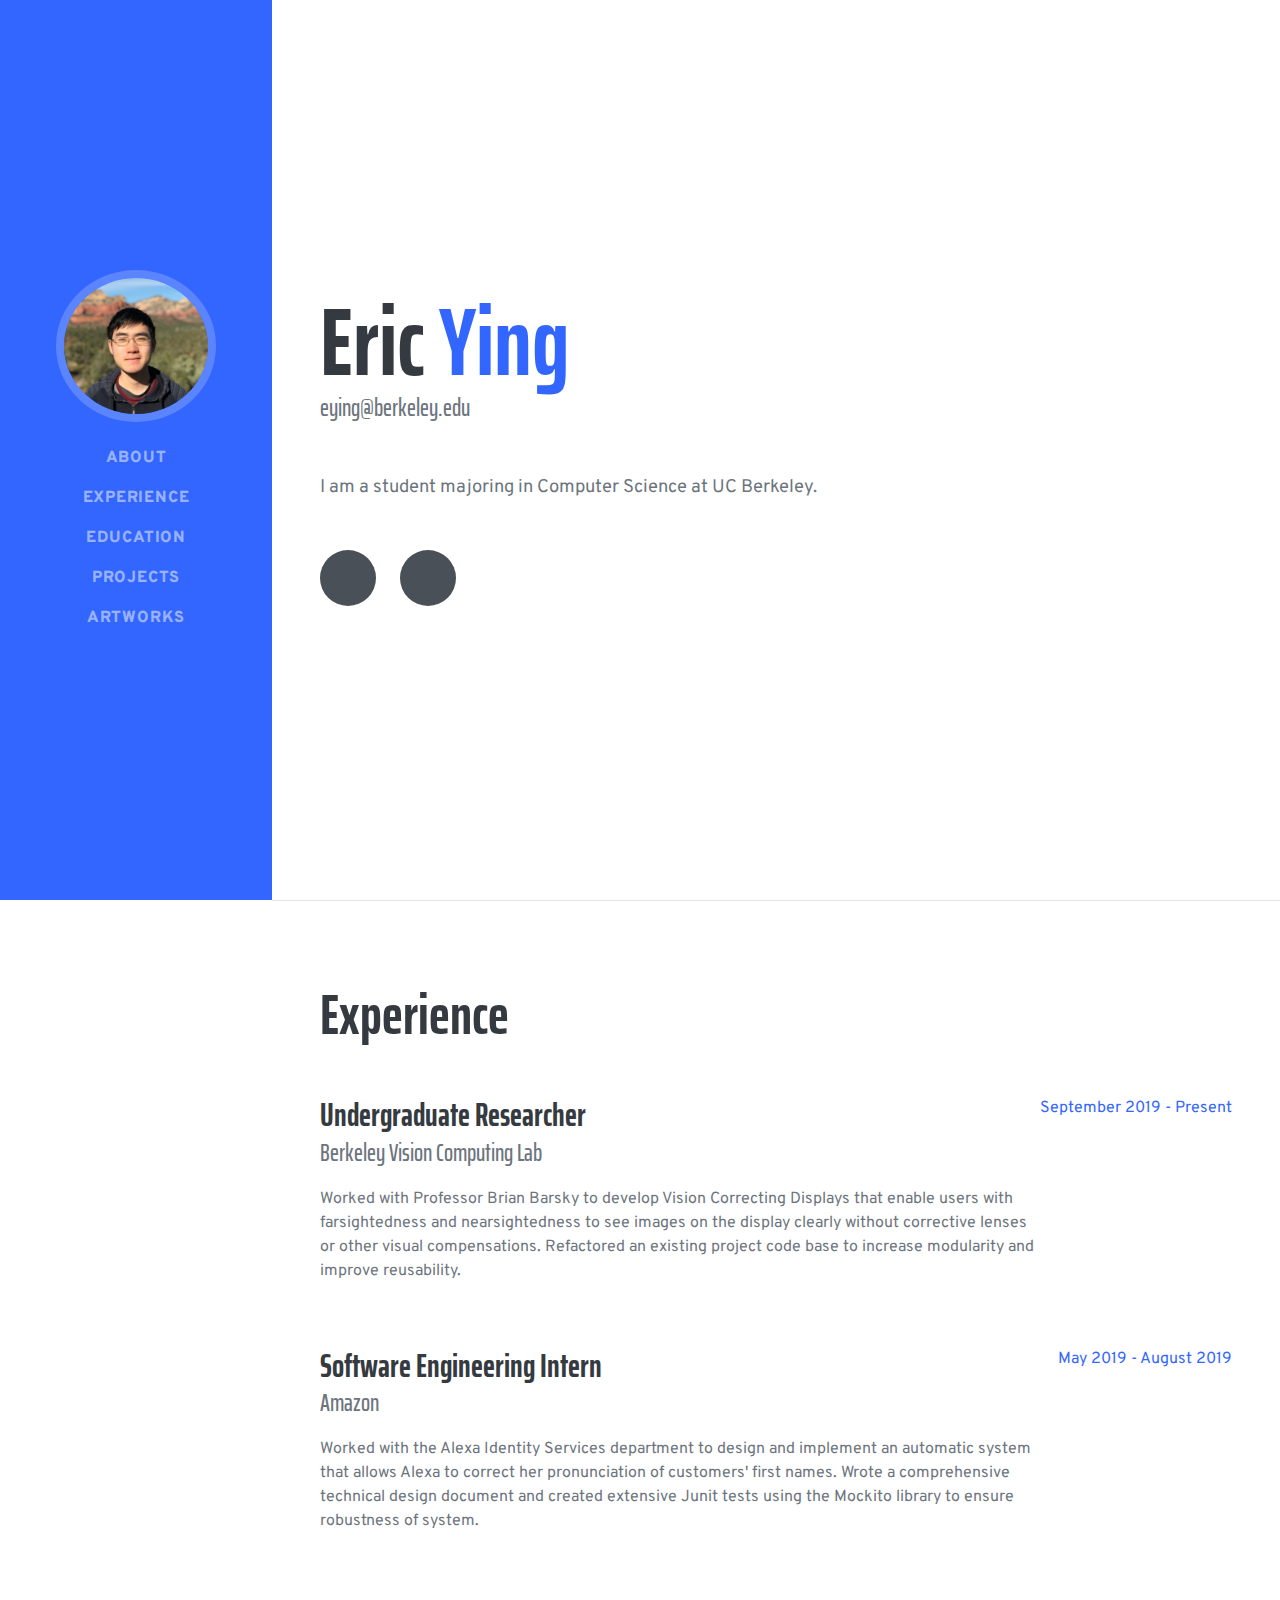
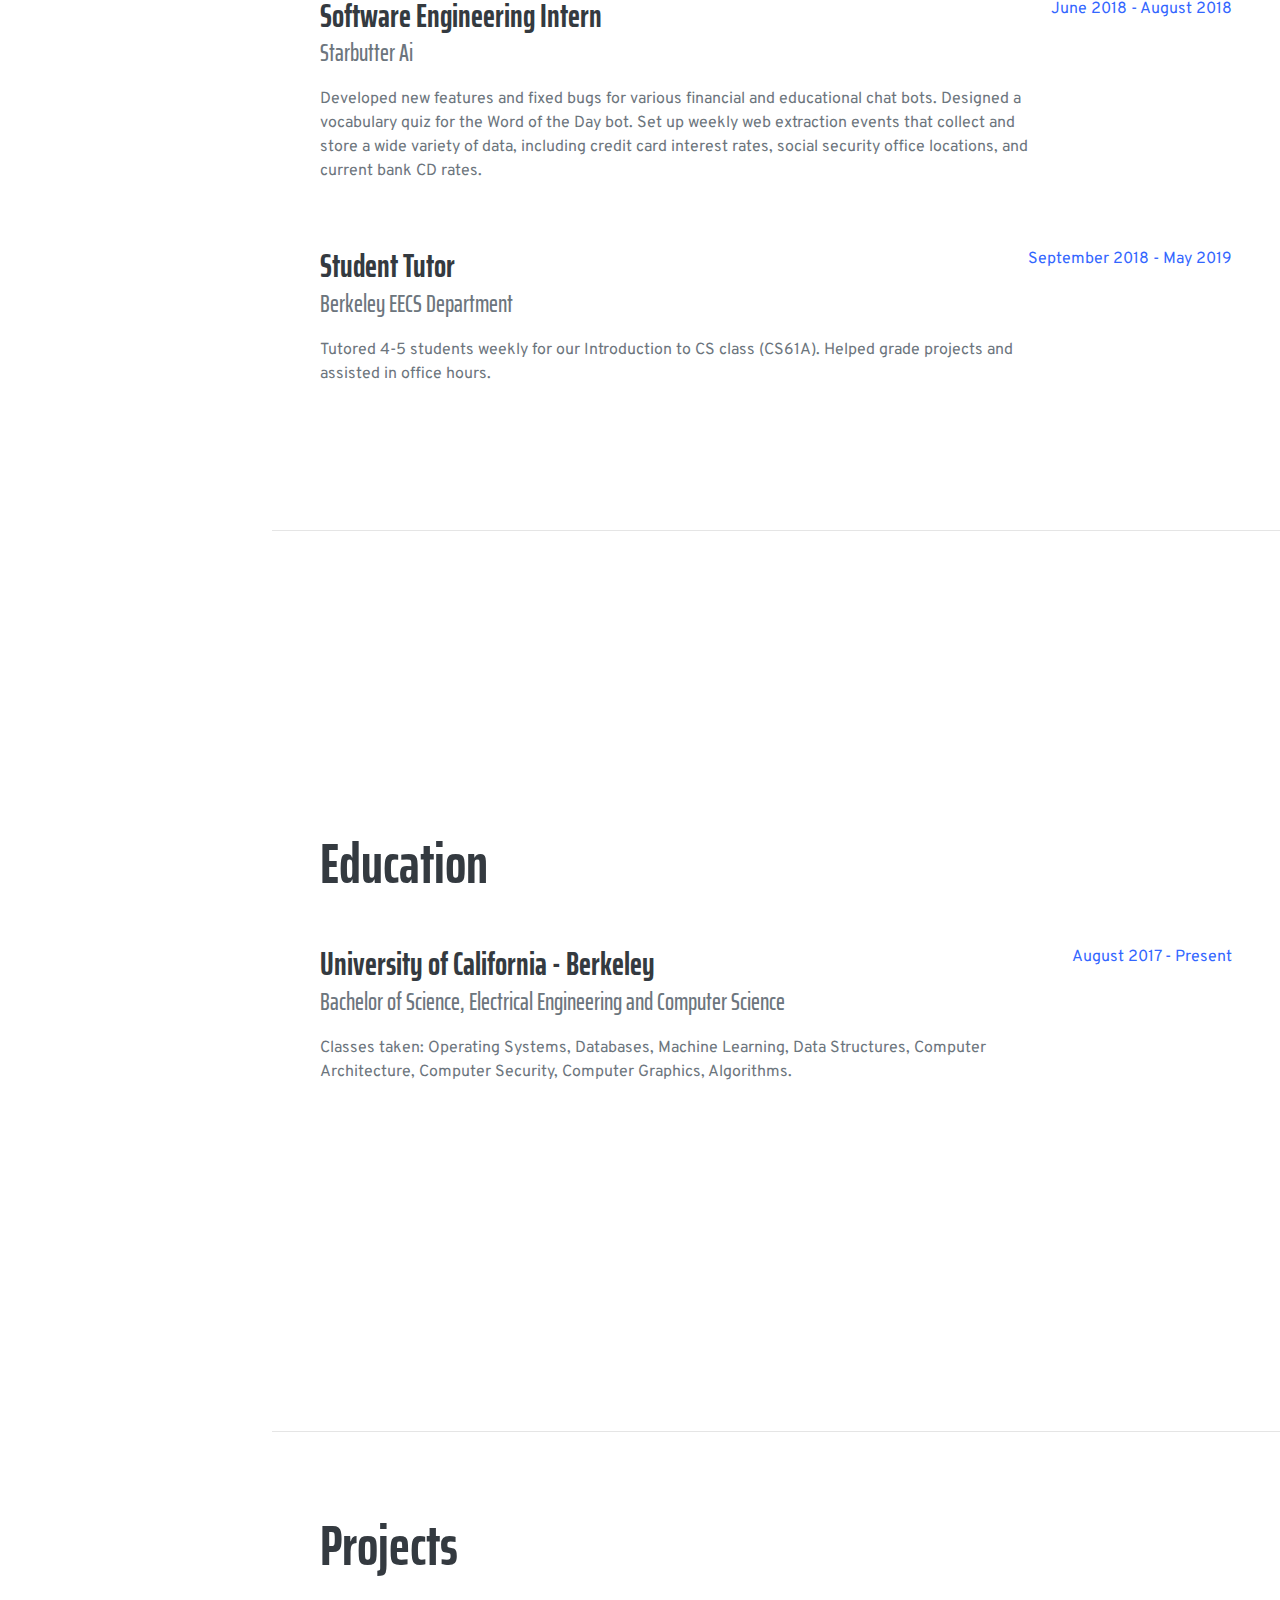
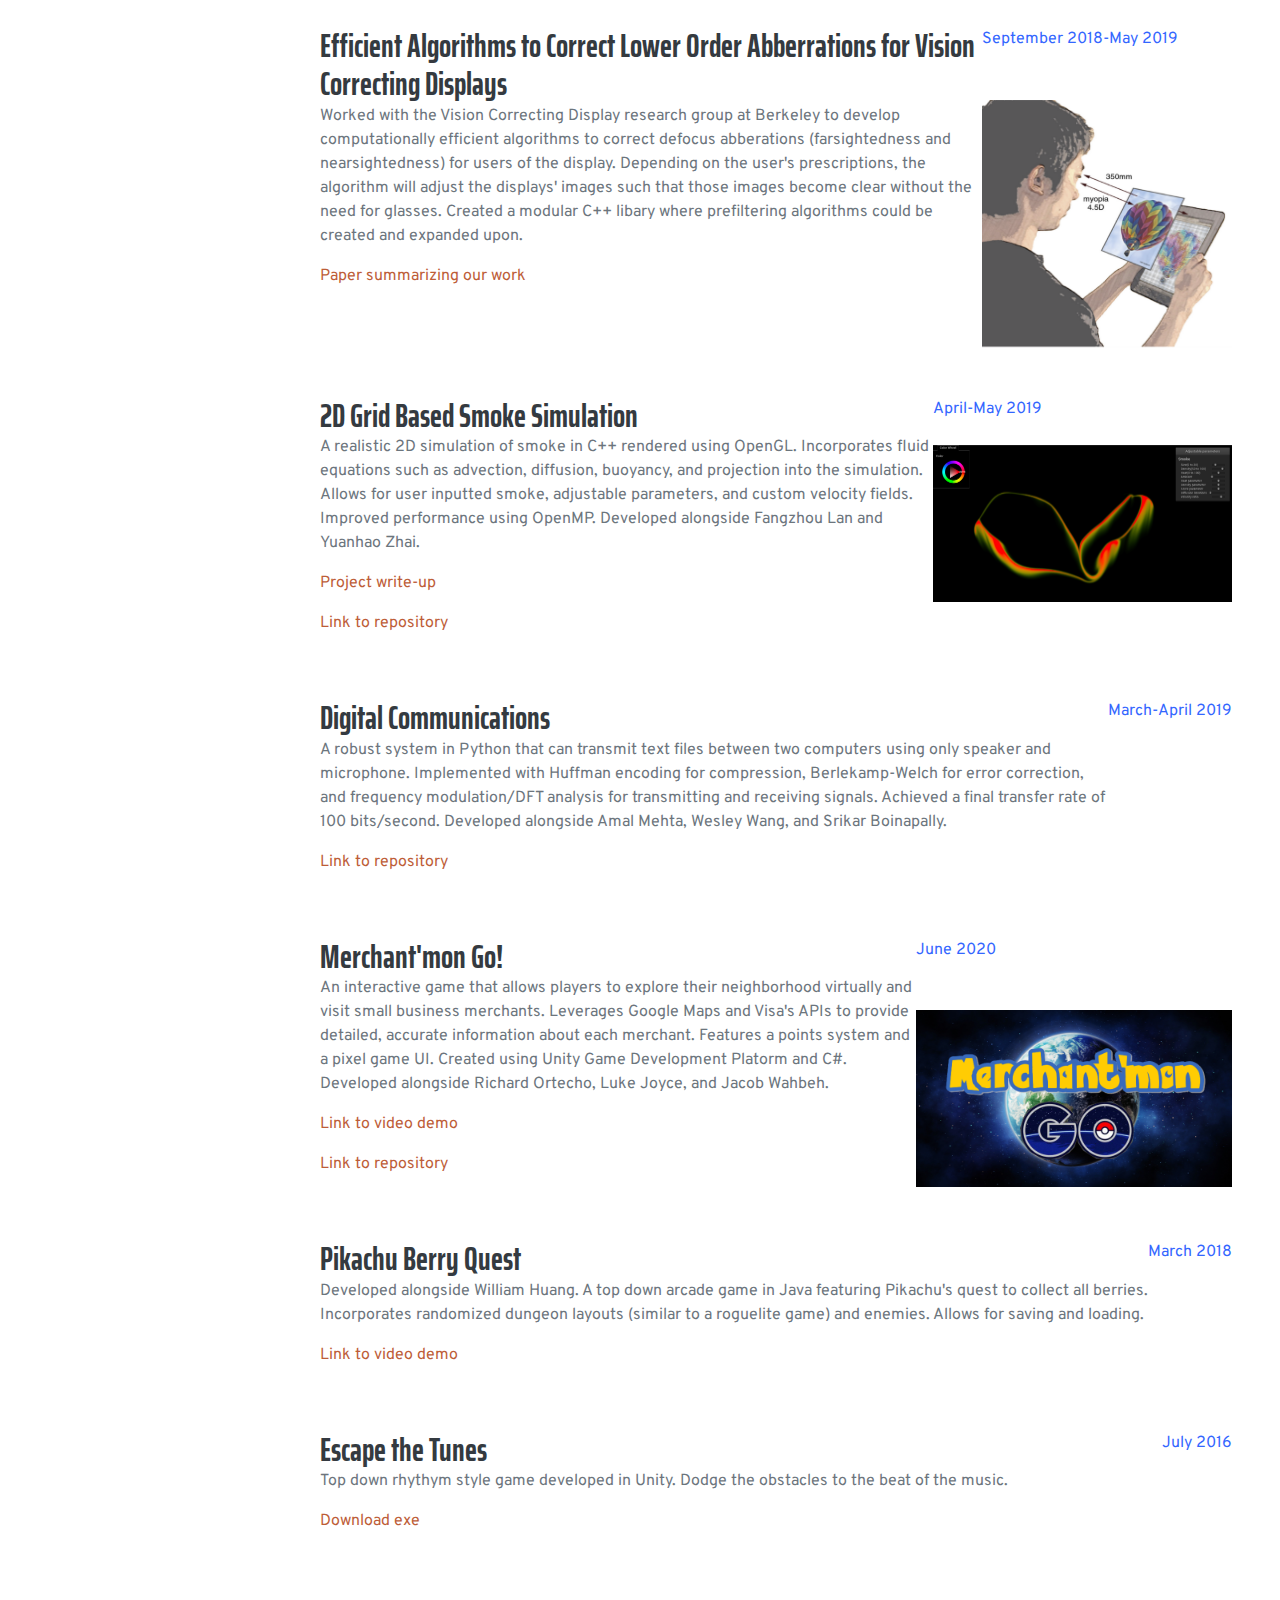
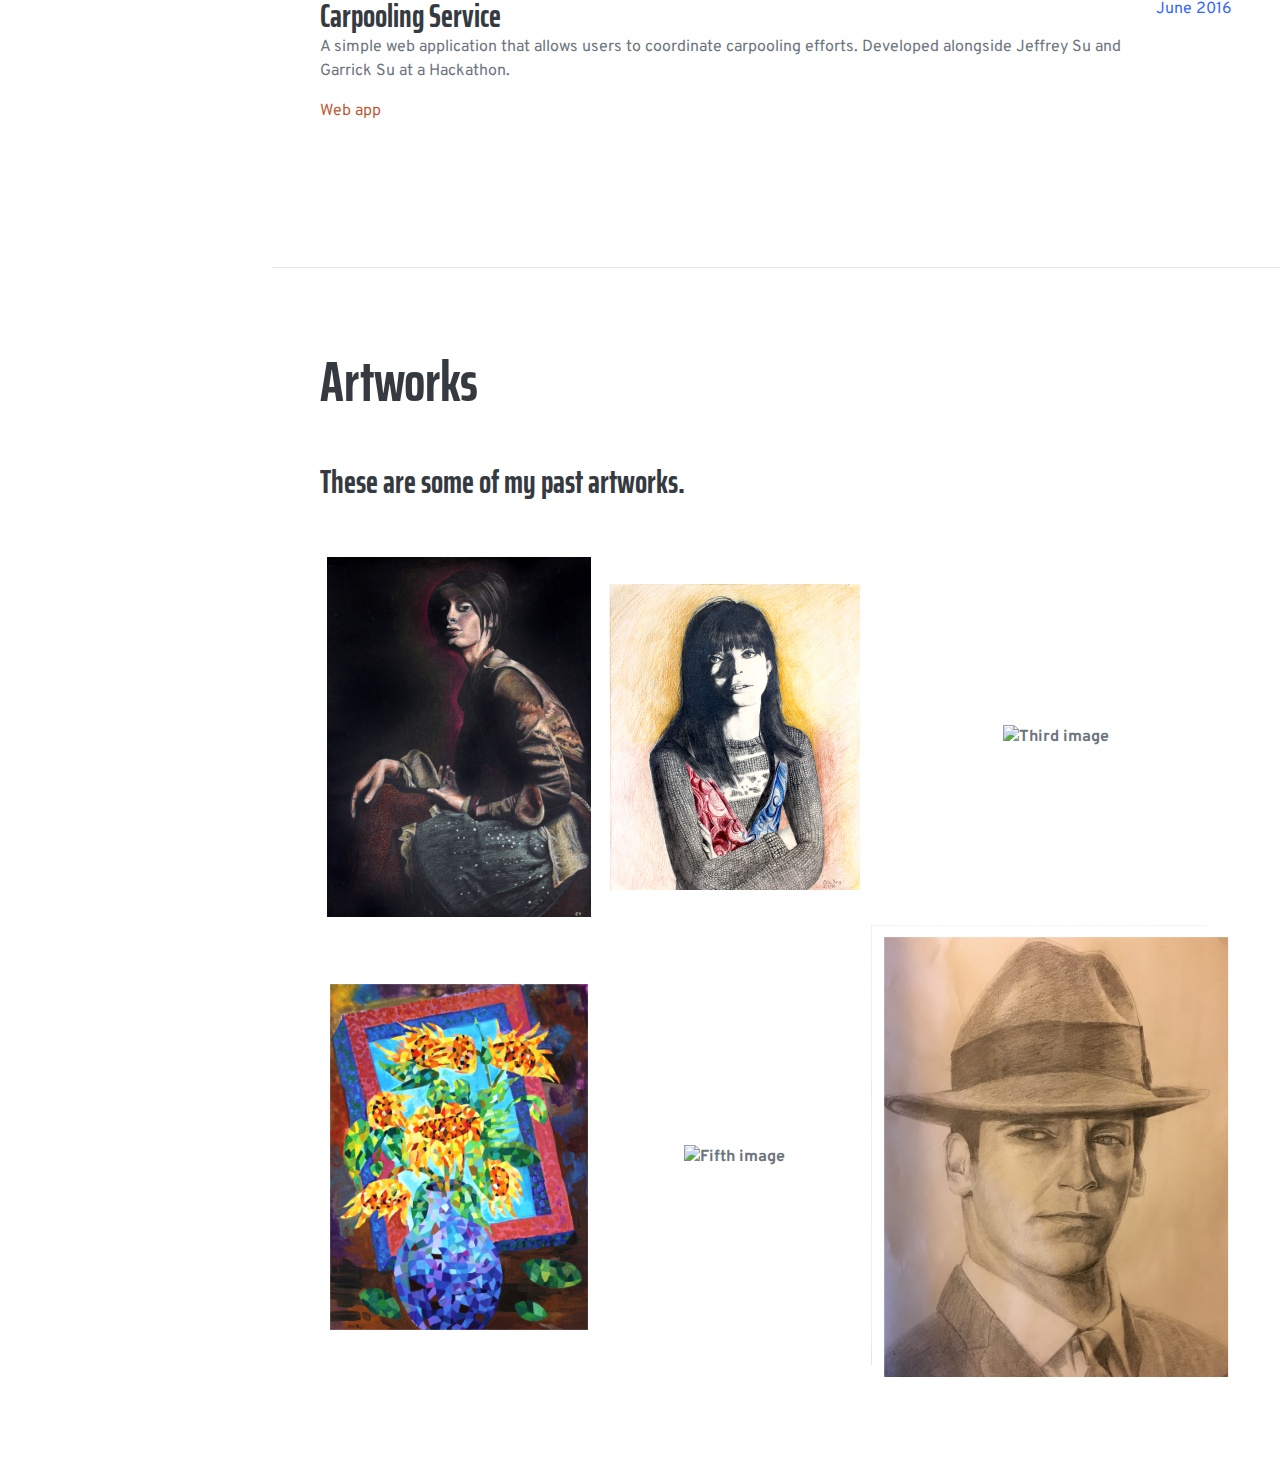
==== index.html @ 3637adb8 "Added one new project" ====
<!DOCTYPE html>
<html lang="en">
    <head>
        <meta charset="utf-8" />
        <meta name="viewport" content="width=device-width, initial-scale=1, shrink-to-fit=no" />
        <meta name="description" content="Eric's personal website" />
        <meta name="author" content="Eric Ying" />
        <title></title>
        <link rel="icon" type="image/x-icon" href="assets/img/favicon.ico" />
        <!-- Font Awesome icons (free version)-->
        <script src="https://use.fontawesome.com/releases/v5.13.0/js/all.js" crossorigin="anonymous"></script>
        <!-- Google fonts-->
        <link href="https://fonts.googleapis.com/css?family=Saira+Extra+Condensed:500,700" rel="stylesheet" type="text/css" />
        <link href="https://fonts.googleapis.com/css?family=Muli:400,400i,800,800i" rel="stylesheet" type="text/css" />
        <link href="https://fonts.googleapis.com/css2?family=Overpass&display=swap" rel="stylesheet" type="text/css" />
        <!-- Core theme CSS (includes Bootstrap)-->
        <link href="css/styles.css" rel="stylesheet" />
    </head>
    <body id="page-top">
        <!-- Navigation-->
        <nav class="navbar navbar-expand-lg navbar-dark bg-primary fixed-top" id="sideNav">
            <a class="navbar-brand js-scroll-trigger" href="#page-top"
                ><span class="d-block d-lg-none">Eric Ying</span><span class="d-none d-lg-block"><img class="img-fluid img-profile rounded-circle mx-auto mb-2" src="assets/img/portrait.JPG" alt="" /></span></a
            ><button class="navbar-toggler" type="button" data-toggle="collapse" data-target="#navbarSupportedContent" aria-controls="navbarSupportedContent" aria-expanded="false" aria-label="Toggle navigation"><span class="navbar-toggler-icon"></span></button>
            <div class="collapse navbar-collapse" id="navbarSupportedContent">
                <ul class="navbar-nav">
                    <li class="nav-item"><a class="nav-link js-scroll-trigger" href="#about">About</a></li>
                    <li class="nav-item"><a class="nav-link js-scroll-trigger" href="#experience">Experience</a></li>
                    <li class="nav-item"><a class="nav-link js-scroll-trigger" href="#education">Education</a></li>
                    <li class="nav-item"><a class="nav-link js-scroll-trigger" href="#projects">Projects</a></li>
                    <!-- <li class="nav-item"><a class="nav-link js-scroll-trigger" href="#skills">Skills</a></li> -->
                    <li class="nav-item"><a class="nav-link js-scroll-trigger" href="#artworks">Artworks</a></li>
                </ul>
            </div>
        </nav>
        <!-- Page Content-->
        <div class="container-fluid p-0">
            <!-- About-->
            <section class="resume-section" id="about">
                <div class="resume-section-content">
                    <h1 class="mb-0">Eric <span class="text-primary">Ying</span></h1>
                    <div class="subheading mb-5">eying@berkeley.edu</div>
                    <p class="lead mb-5">I am a student majoring in Computer Science at UC Berkeley. </p>
                    <div class="social-icons">
                        <a class="social-icon" href="https://www.linkedin.com/in/eric-ying"><i class="fab fa-linkedin-in"></i></a><a class="social-icon" href="https://www.github.com/eric99ying"><i class="fab fa-github"></i></a>
                    </div>
                </div>
            </section>
            <hr class="m-0" />
            <!-- Experience-->
            <section class="resume-section" id="experience">
                <div class="resume-section-content">
                    <h2 class="mb-5">Experience</h2>
                    <div class="d-flex flex-column flex-md-row justify-content-between mb-5">
                        <div class="flex-grow-1">
                            <h3 class="mb-0">Undergraduate Researcher</h3>
                            <div class="subheading mb-3">Berkeley Vision Computing Lab</div>
                            <p>Worked with Professor Brian Barsky to develop Vision Correcting Displays that enable users with farsightedness and nearsightedness to see images on the display clearly without corrective lenses or other visual compensations. Refactored an existing project code base to increase modularity and improve reusability.</p>
                        </div>
                        <div class="flex-shrink-0"><span class="text-primary">September 2019 - Present</span></div>
                    </div>
                    <div class="d-flex flex-column flex-md-row justify-content-between mb-5">
                        <div class="flex-grow-1">
                            <h3 class="mb-0">Software Engineering Intern</h3>
                            <div class="subheading mb-3">Amazon</div>
                            <p>Worked with the Alexa Identity Services department to design and implement an automatic system that allows Alexa to correct her pronunciation of customers' first names. Wrote a comprehensive technical design document and created extensive Junit tests using the Mockito library to ensure robustness of system.</p>
                        </div>
                        <div class="flex-shrink-0"><span class="text-primary">May 2019 - August 2019</span></div>
                    </div>
                    <div class="d-flex flex-column flex-md-row justify-content-between mb-5">
                        <div class="flex-grow-1">
                            <h3 class="mb-0">Software Engineering Intern</h3>
                            <div class="subheading mb-3">Starbutter Ai</div>
                            <p>Developed new features and fixed bugs for various financial and educational chat bots. Designed a vocabulary quiz for the Word of the Day bot. Set up weekly web extraction events that collect and store a wide variety of data, including credit card interest rates, social security office locations, and current bank CD rates.</p>
                        </div>
                        <div class="flex-shrink-0"><span class="text-primary">June 2018 - August 2018</span></div>
                    </div>
                    <div class="d-flex flex-column flex-md-row justify-content-between mb-5">
                        <div class="flex-grow-1">
                            <h3 class="mb-0">Student Tutor</h3>
                            <div class="subheading mb-3">Berkeley EECS Department</div>
                            <p>Tutored 4-5 students weekly for our Introduction to CS class (CS61A). Helped grade projects and assisted in office hours.</p>
                        </div>
                        <div class="flex-shrink-0"><span class="text-primary">September 2018 - May 2019</span></div>
                    </div>
                </div>
            </section>
            <hr class="m-0" />
            <!-- Education-->
            <section class="resume-section" id="education">
                <div class="resume-section-content">
                    <h2 class="mb-5">Education</h2>
                    <div class="d-flex flex-column flex-md-row justify-content-between mb-5">
                        <div class="flex-grow-1">
                            <h3 class="mb-0">University of California - Berkeley</h3>
                            <div class="subheading mb-3">Bachelor of Science, Electrical Engineering and Computer Science</div>
                            <div>Classes taken: Operating Systems, Databases, Machine Learning, Data Structures, Computer Architecture, Computer Security, Computer Graphics, Algorithms. </div>
                        </div>
                        <div class="flex-shrink-0"><span class="text-primary">August 2017 - Present</span></div>
                    </div>
                </div>
            </section>
            <hr class="m-0" />
             <!-- Projects-->
            <section class="resume-section" id="projects">
                <div class="resume-section-content">
                    <h2 class="mb-5">Projects</h2>
                    <div class="d-flex flex-column flex-md-row justify-content-between mb-5">
                        <div class="flex-grow-1">
                            <h3 class="mb-0">Efficient Algorithms to Correct Lower Order Abberrations for Vision Correcting Displays</h3>
                            <p>Worked with the Vision Correcting Display research group at Berkeley to develop computationally efficient algorithms to correct defocus abberations (farsightedness and nearsightedness) for users of the display. Depending on the user's prescriptions, the algorithm will adjust the displays' images such that those images become clear without the need for glasses. Created a modular C++ libary where prefiltering algorithms could be created and expanded upon.</p>
                            <p><a href="./assets/docs/capstone_report.pdf">Paper summarizing our work</a></p>
                        </div>
                        <div class="flex-shrink-0"><span class="text-primary">September 2018-May 2019</span><br><br><br><img src="./assets/img/vcd.png" height="250px" width="250px"></img></div>
                    </div>
                    <div class="d-flex flex-column flex-md-row justify-content-between mb-5">
                        <div class="flex-grow-1">
                            <h3 class="mb-0">2D Grid Based Smoke Simulation</h3>
                            <p>A realistic 2D simulation of smoke in C++ rendered using OpenGL. Incorporates fluid equations such as advection, diffusion, buoyancy, and projection into the simulation. Allows for user inputted smoke, adjustable parameters, and custom velocity fields. Improved performance using OpenMP. Developed alongside Fangzhou Lan and Yuanhao Zhai. </p>
                            <p><a href="https://skyscrapers1999.github.io/CS184-Smoke-Simulation">Project write-up</a></p>
                            <p><a href="https://github.com/SKYSCRAPERS1999/CS184-Smoke-Simulation">Link to repository</a></p>
                        </div>
                        <div class="flex-shrink-0"><span class="text-primary">April-May 2019</span><br><br><img src="./assets/img/smoke_example.png" height="157px" width="299px"></img></div>
                    </div>
                    <div class="d-flex flex-column flex-md-row justify-content-between mb-5">
                        <div class="flex-grow-1">
                            <h3 class="mb-0">Digital Communications</h3>
                            <p>A robust system in Python that can transmit text files between two computers using only speaker and microphone. Implemented with Huffman encoding for compression, Berlekamp-Welch for error correction, and frequency modulation/DFT analysis for transmitting and receiving signals. Achieved a final transfer rate of 100 bits/second. Developed alongside Amal Mehta, Wesley Wang, and Srikar Boinapally.</p>
                            <p><a href="https://github.com/eric99ying/Digital-Communication">Link to repository</a></p>
                        </div>
                        <div class="flex-shrink-0"><span class="text-primary">March-April 2019</span></div>
                    </div>
                    <div class="d-flex flex-column flex-md-row justify-content-between mb-5">
                        <div class="flex-grow-1">
                            <h3 class="mb-0">Merchant'mon Go!</h3>
                            <p>An interactive game that allows players to explore their neighborhood virtually and visit small business merchants. Leverages Google Maps and Visa's APIs to provide detailed, accurate information about each merchant. Features a points system and a pixel game UI. Created using Unity Game Development Platorm and C#. Developed alongside Richard Ortecho, Luke Joyce, and Jacob Wahbeh. </p>
                            <p><a href="https://www.youtube.com/watch?v=JwgjiKw9sDk&feature=youtu.be">Link to video demo</a></p>
                            <p><a href="https://github.com/Richard-Dudley-Ortecho/VisaHackathon">Link to repository</a></p>
                        </div>
                        <div class="flex-shrink-0"><span class="text-primary">June 2020</span><br><br><br><img src="./assets/img/merchantmon_logo.png" height="177px" width="316px"></img></div>
                    </div>
                    <div class="d-flex flex-column flex-md-row justify-content-between mb-5">
                        <div class="flex-grow-1">
                            <h3 class="mb-0">Pikachu Berry Quest</h3>
                            <p>Developed alongside William Huang. A top down arcade game in Java featuring Pikachu's quest to collect all berries. Incorporates randomized dungeon layouts (similar to a roguelite game) and enemies. Allows for saving and loading. </p>
                            <p><a href="https://www.youtube.com/watch?v=dMRld_BQ4RE">Link to video demo</a></p>
                        </div>
                        <div class="flex-shrink-0"><span class="text-primary">March 2018</span></div>
                    </div>
                    <div class="d-flex flex-column flex-md-row justify-content-between mb-5">
                        <div class="flex-grow-1">
                            <h3 class="mb-0">Escape the Tunes</h3>
                            <p>Top down rhythym style game developed in Unity. Dodge the obstacles to the beat of the music.</p>
                            <p><a href="./assets/exe/Escape_The_Tune_WindowsBuild.exe">Download exe</a></p>
                        </div>
                        <div class="flex-shrink-0"><span class="text-primary">July 2016</span></div>
                    </div>
                    <div class="d-flex flex-column flex-md-row justify-content-between mb-5">
                        <div class="flex-grow-1">
                            <h3 class="mb-0">Carpooling Service</h3>
                            <p>A simple web application that allows users to coordinate carpooling efforts. Developed alongside Jeffrey Su and Garrick Su at a Hackathon.</p>
                            <p><a href="./assets/carpooling_service/index.html">Web app</a></p>
                        </div>
                        <div class="flex-shrink-0"><span class="text-primary">June 2016</span></div>
                    </div>
                </div>
            </section>
            <hr class="m-0" />
            <!-- Skills-->
            <!-- <section class="resume-section" id="skills">
                <div class="resume-section-content">
                    <h2 class="mb-5">Skills</h2>
                    <div class="subheading mb-3">Programming Languages & Tools</div>
                    <ul class="list-inline dev-icons">
                        <li class="list-inline-item"><i class="fab fa-html5"></i></li>
                        <li class="list-inline-item"><i class="fab fa-css3-alt"></i></li>
                        <li class="list-inline-item"><i class="fab fa-js-square"></i></li>
                        <li class="list-inline-item"><i class="fab fa-angular"></i></li>
                        <li class="list-inline-item"><i class="fab fa-react"></i></li>
                        <li class="list-inline-item"><i class="fab fa-node-js"></i></li>
                        <li class="list-inline-item"><i class="fab fa-sass"></i></li>
                        <li class="list-inline-item"><i class="fab fa-less"></i></li>
                        <li class="list-inline-item"><i class="fab fa-wordpress"></i></li>
                        <li class="list-inline-item"><i class="fab fa-gulp"></i></li>
                        <li class="list-inline-item"><i class="fab fa-grunt"></i></li>
                        <li class="list-inline-item"><i class="fab fa-npm"></i></li>
                    </ul>
                    <div class="subheading mb-3">Workflow</div>
                    <ul class="fa-ul mb-0">
                        <li>
                            <span class="fa-li"><i class="fas fa-check"></i></span>Mobile-First, Responsive Design
                        </li>
                        <li>
                            <span class="fa-li"><i class="fas fa-check"></i></span>Cross Browser Testing & Debugging
                        </li>
                        <li>
                            <span class="fa-li"><i class="fas fa-check"></i></span>Cross Functional Teams
                        </li>
                        <li>
                            <span class="fa-li"><i class="fas fa-check"></i></span>Agile Development & Scrum
                        </li>
                    </ul>
                </div>
            </section>
            <hr class="m-0" /> -->
            <!-- Artworks-->
            <section class="resume-section" id="artworks">
                <div class="resume-section-content">
                    <h2 class="mb-5">Artworks</h2>
                    <h3 class="mb-5">These are some of my past artworks.</h3>
                    <table style="width:100%"> 
                        <tr>
                            <th style="text-align:center;"><img src="./assets/img/EY_001.jpg" alt="First image" width="276px" height="372px"></img></th>
                            <th style="text-align:center;"><img src="./assets/img/EY_004.jpg" alt="Second image" width="270px" height="324px"></img></th>
                            <th style="text-align:center;"><img src="./assets/img/EY_006.jpg" alt="Third image" width="276px" height="372px"></img></th>
                        </tr>
                        <tr>
                            <th style="text-align:center;"><img src="./assets/img/EY_007.jpg" alt="Fourth image" width="272px" height="360px"></img></th>
                            <th style="text-align:center;"><img src="./assets/img/EY_008.jpg" alt="Fifth image" width="500px" height="400px"></img></th>
                            <th style="text-align:center;"><img src="./assets/img/EY_011.jpg" alt="Sixth image" width="370px" height="465px"></img></th>
                        </tr>
                    </table>
                </div>
            </section>
        </div>
        <!-- Bootstrap core JS-->
        <script src="https://cdnjs.cloudflare.com/ajax/libs/jquery/3.5.1/jquery.min.js"><16%/script>
        <script src="https://stackpath.bootstrapcdn.com/bootstrap/4.5.0/js/bootstrap.bundle.min.js"></script>
        <!-- Third party plugin JS-->
        <script src="https://cdnjs.cloudflare.com/ajax/libs/jquery-easing/1.4.1/jquery.easing.min.js"></script>
        <!-- Core theme JS-->
        <script src="js/scripts.js"></script>
    </body>
</html>
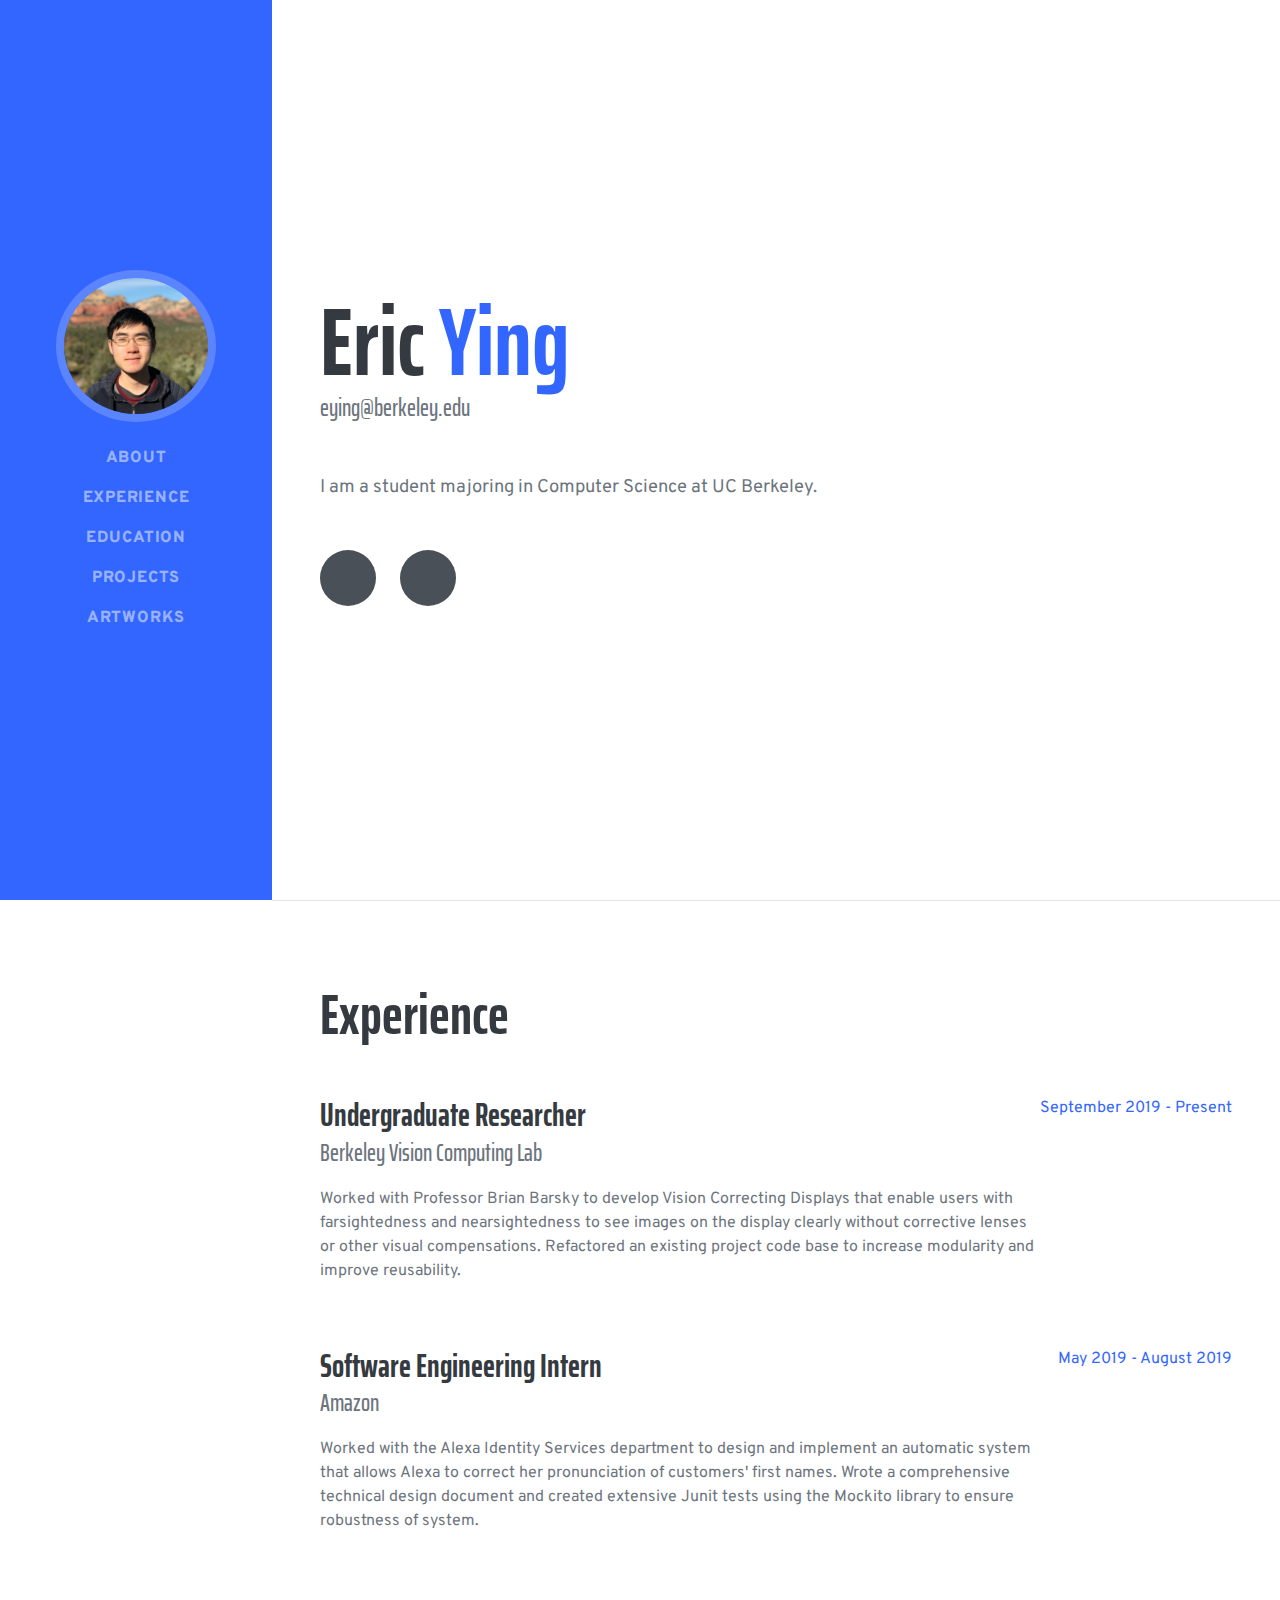
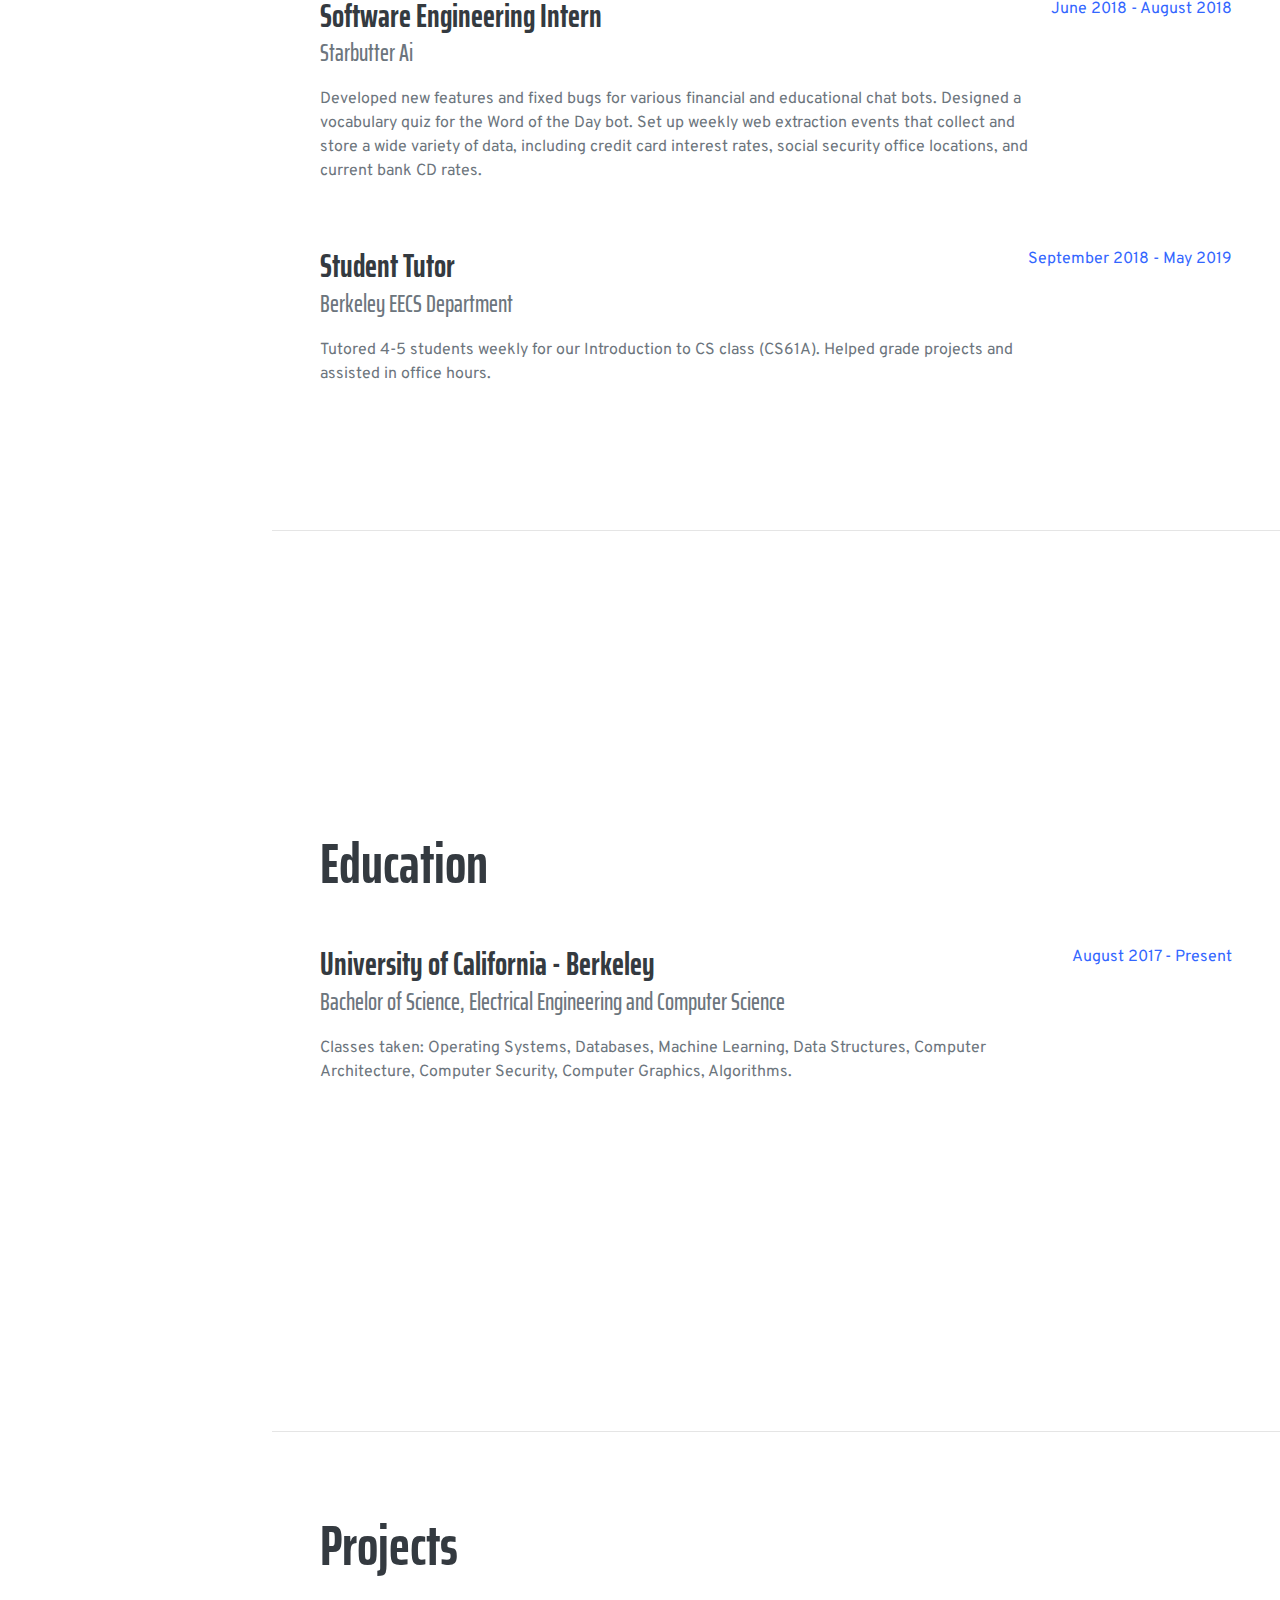
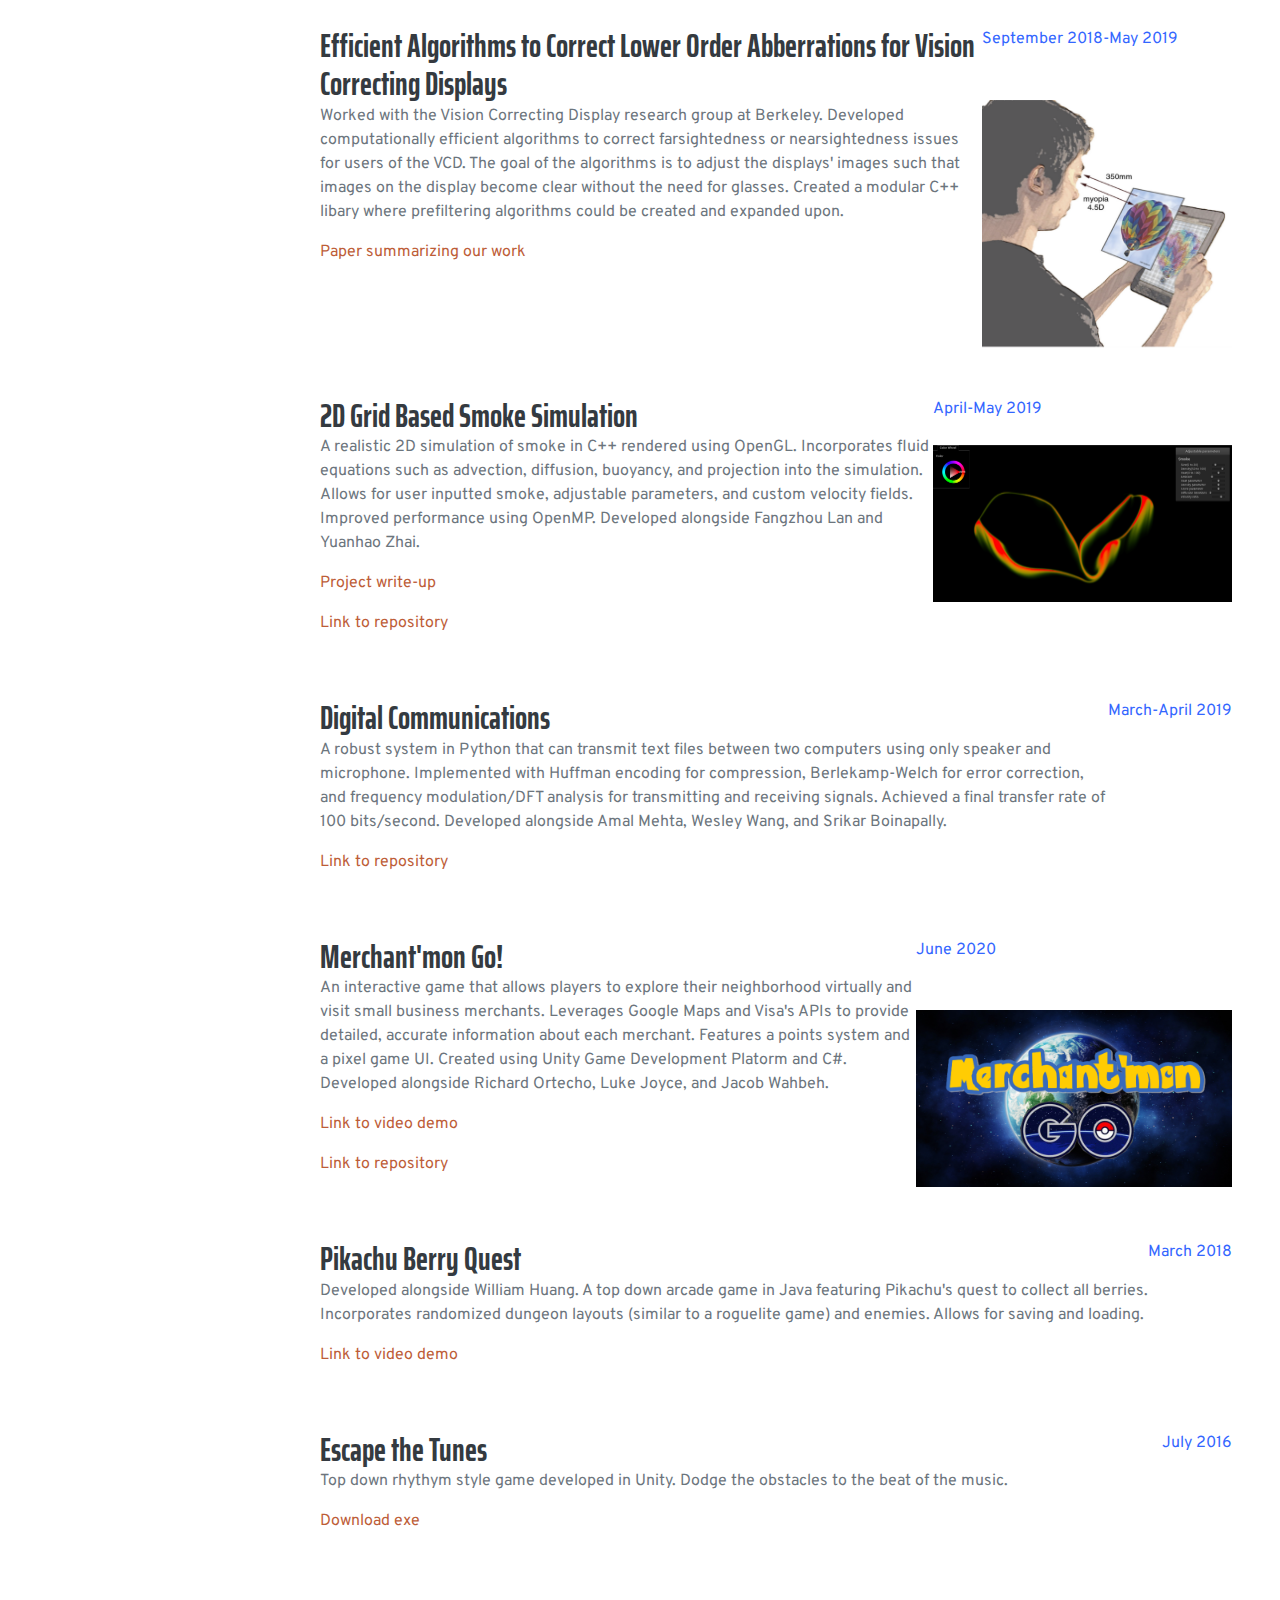
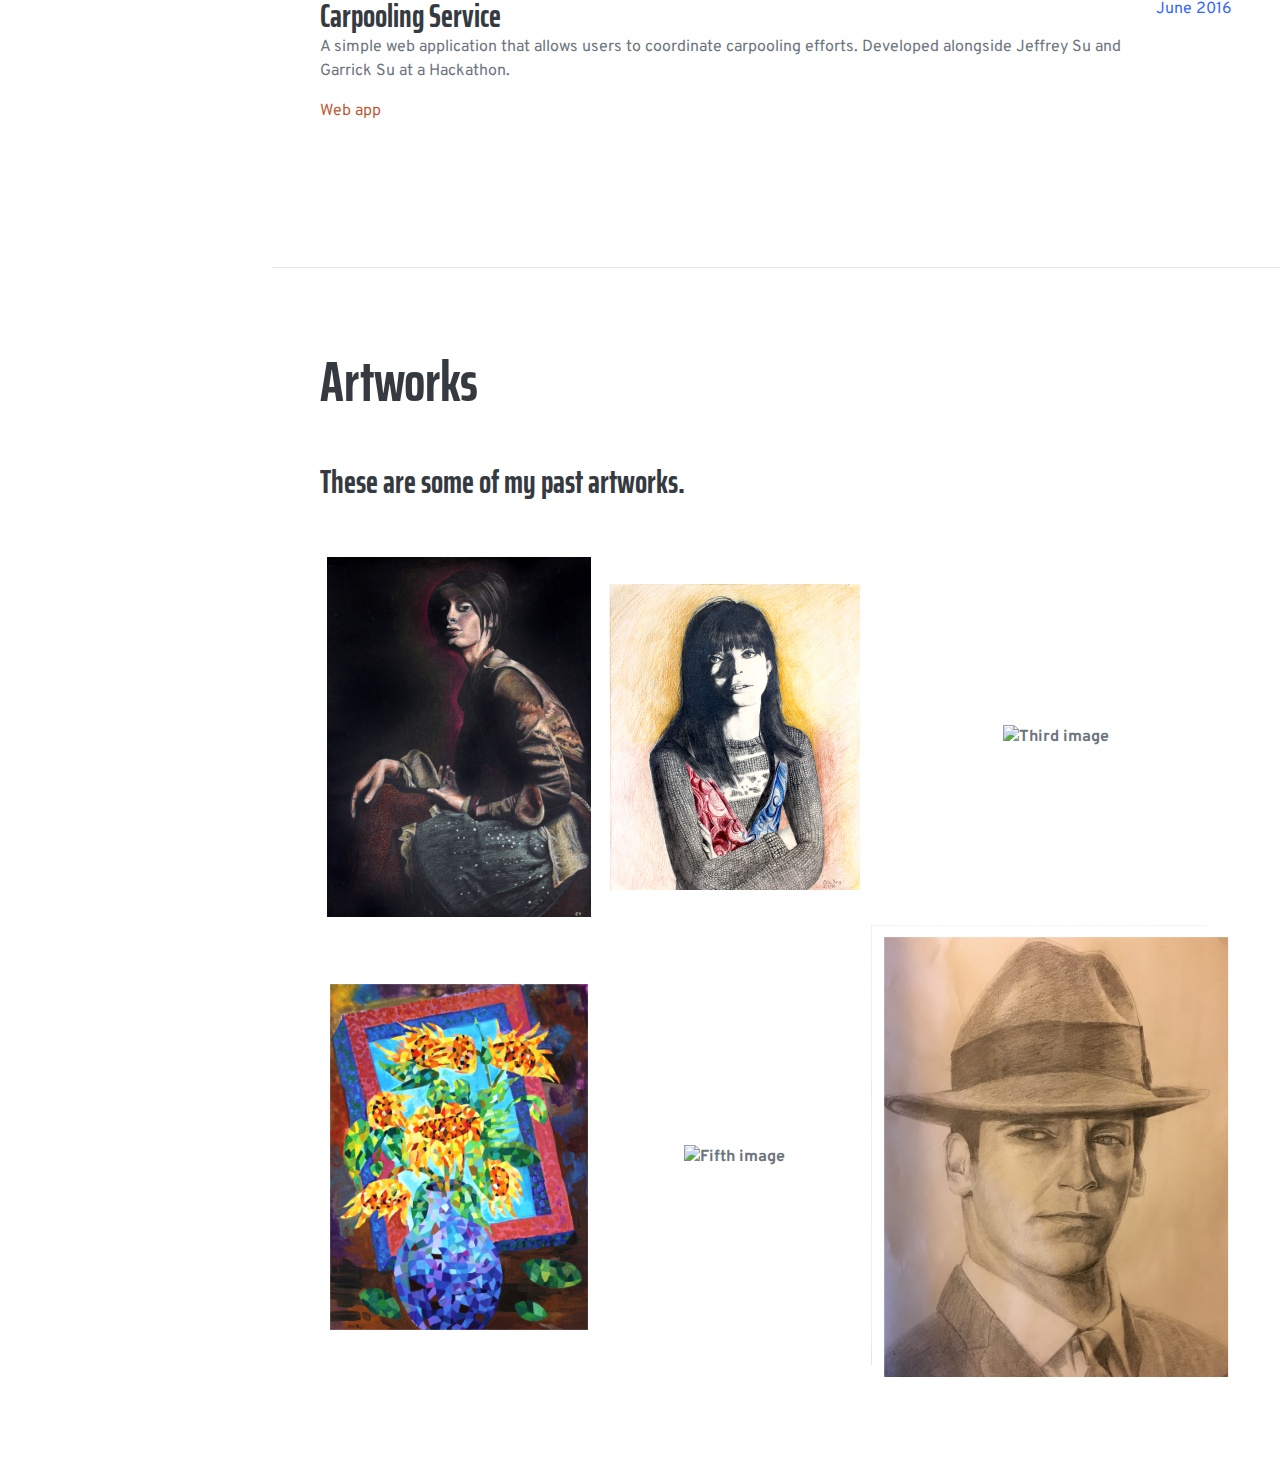
==== commit 1332e38a: "Adjusted VCD project description" ====
--- a/index.html
+++ b/index.html
@@ -108,7 +108,7 @@
                     <div class="d-flex flex-column flex-md-row justify-content-between mb-5">
                         <div class="flex-grow-1">
                             <h3 class="mb-0">Efficient Algorithms to Correct Lower Order Abberrations for Vision Correcting Displays</h3>
-                            <p>Worked with the Vision Correcting Display research group at Berkeley to develop computationally efficient algorithms to correct defocus abberations (farsightedness and nearsightedness) for users of the display. Depending on the user's prescriptions, the algorithm will adjust the displays' images such that those images become clear without the need for glasses. Created a modular C++ libary where prefiltering algorithms could be created and expanded upon.</p>
+                            <p>Worked with the Vision Correcting Display research group at Berkeley. Developed computationally efficient algorithms to correct farsightedness or nearsightedness issues for users of the VCD. The goal of the algorithms is to adjust the displays' images such that images on the display become clear without the need for glasses. Created a modular C++ libary where prefiltering algorithms could be created and expanded upon.</p>
                             <p><a href="./assets/docs/capstone_report.pdf">Paper summarizing our work</a></p>
                         </div>
                         <div class="flex-shrink-0"><span class="text-primary">September 2018-May 2019</span><br><br><br><img src="./assets/img/vcd.png" height="250px" width="250px"></img></div>
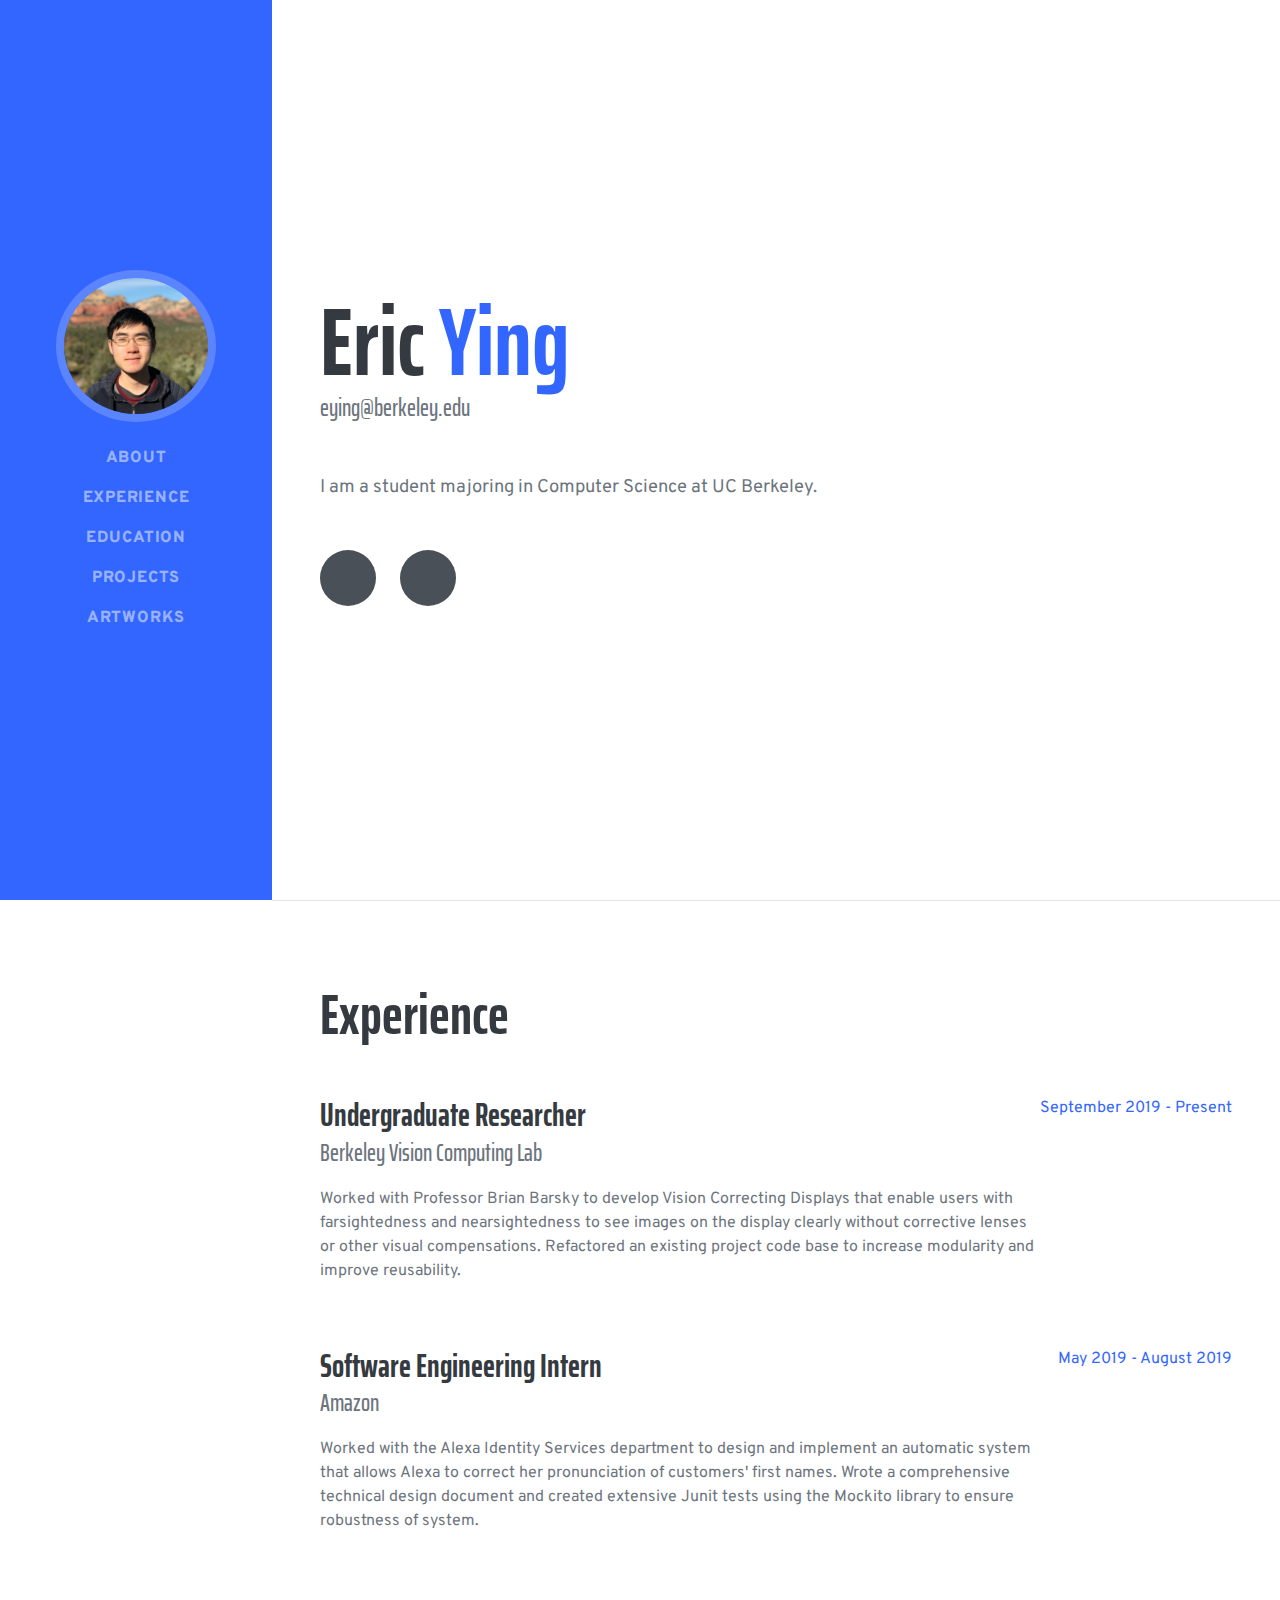
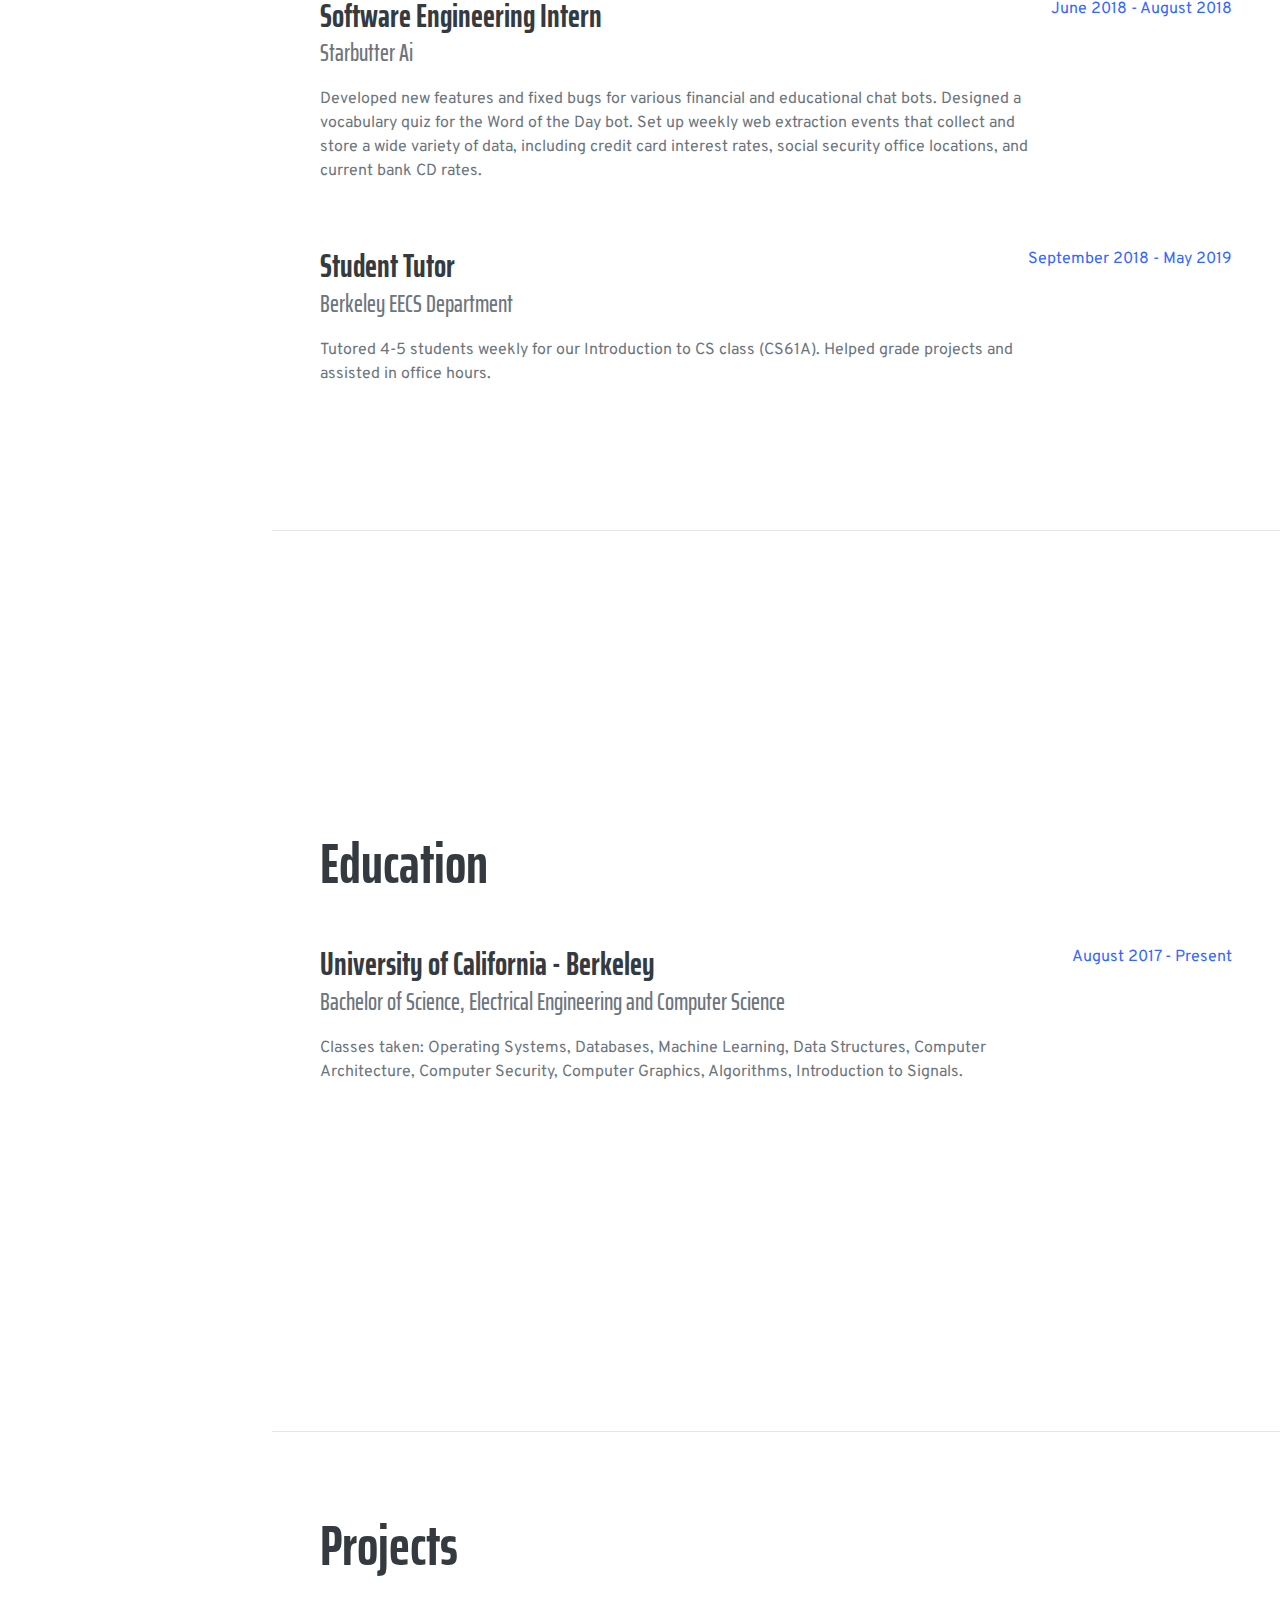
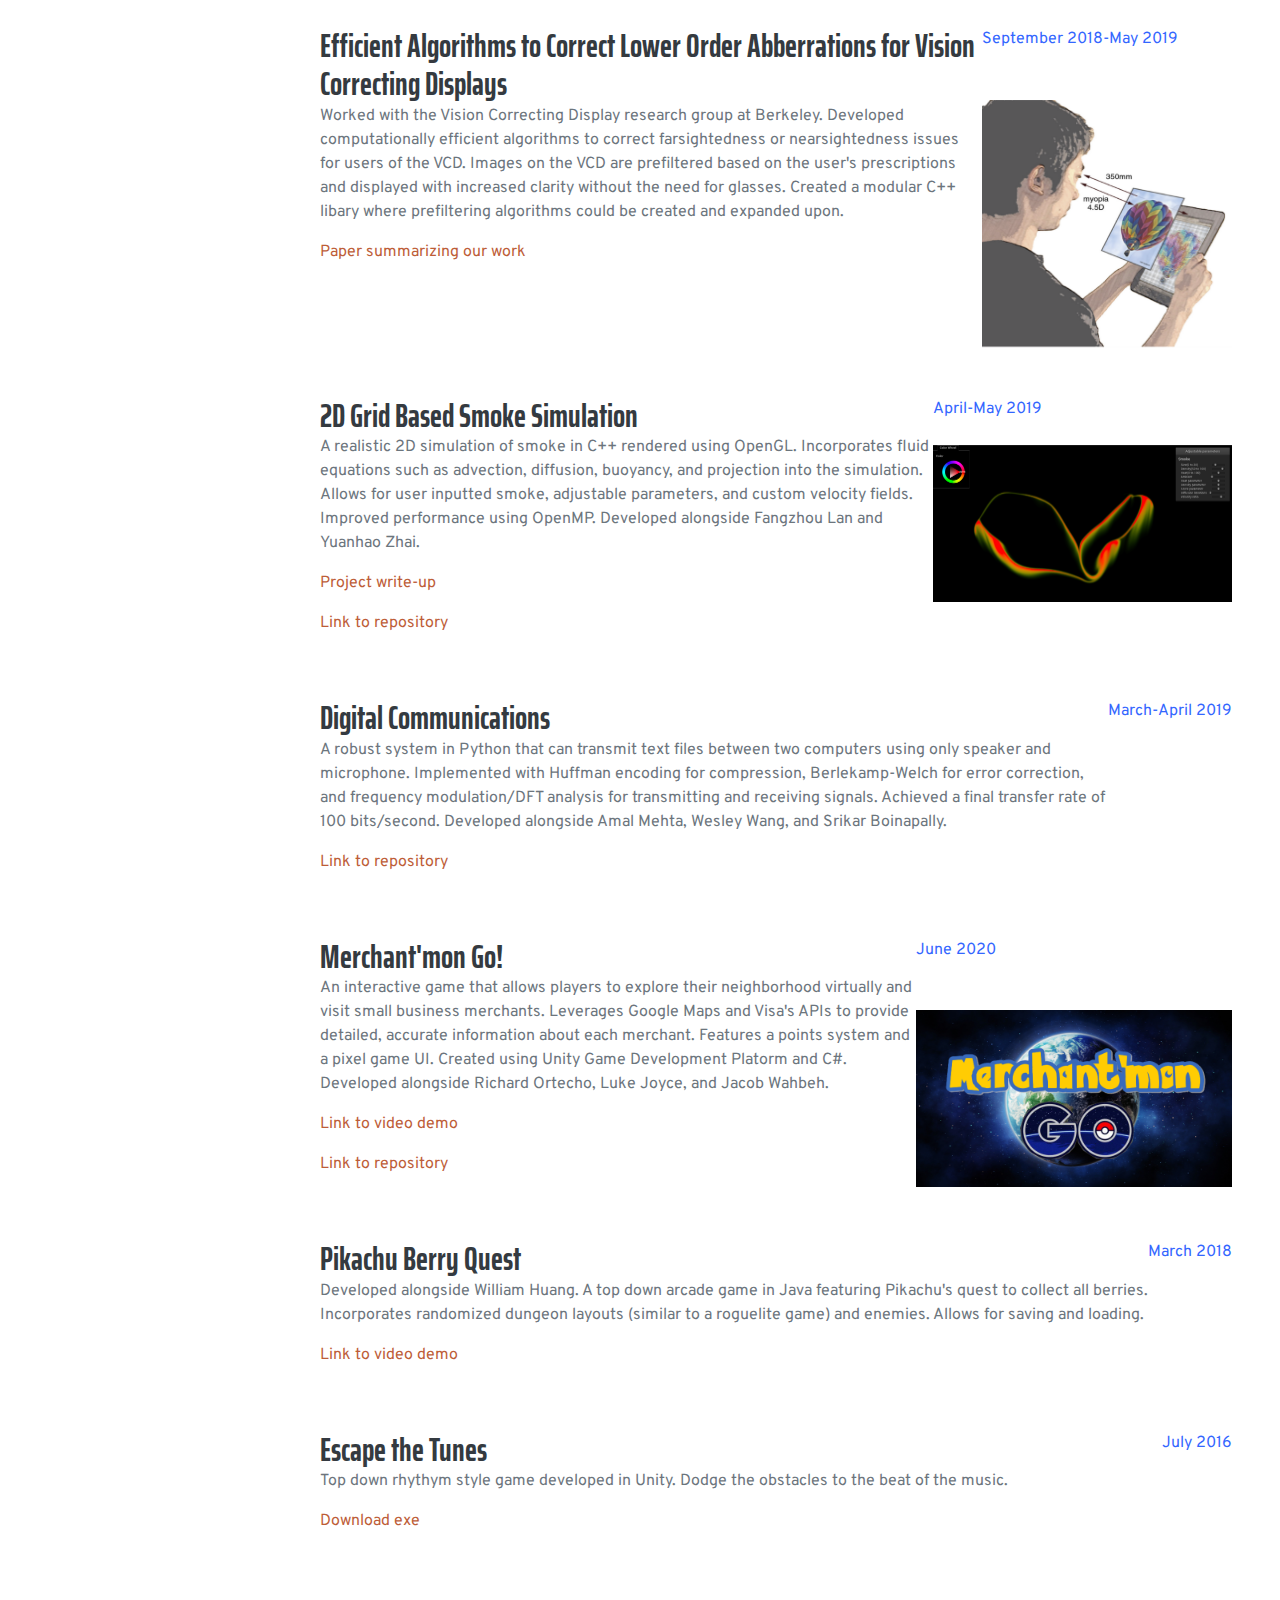
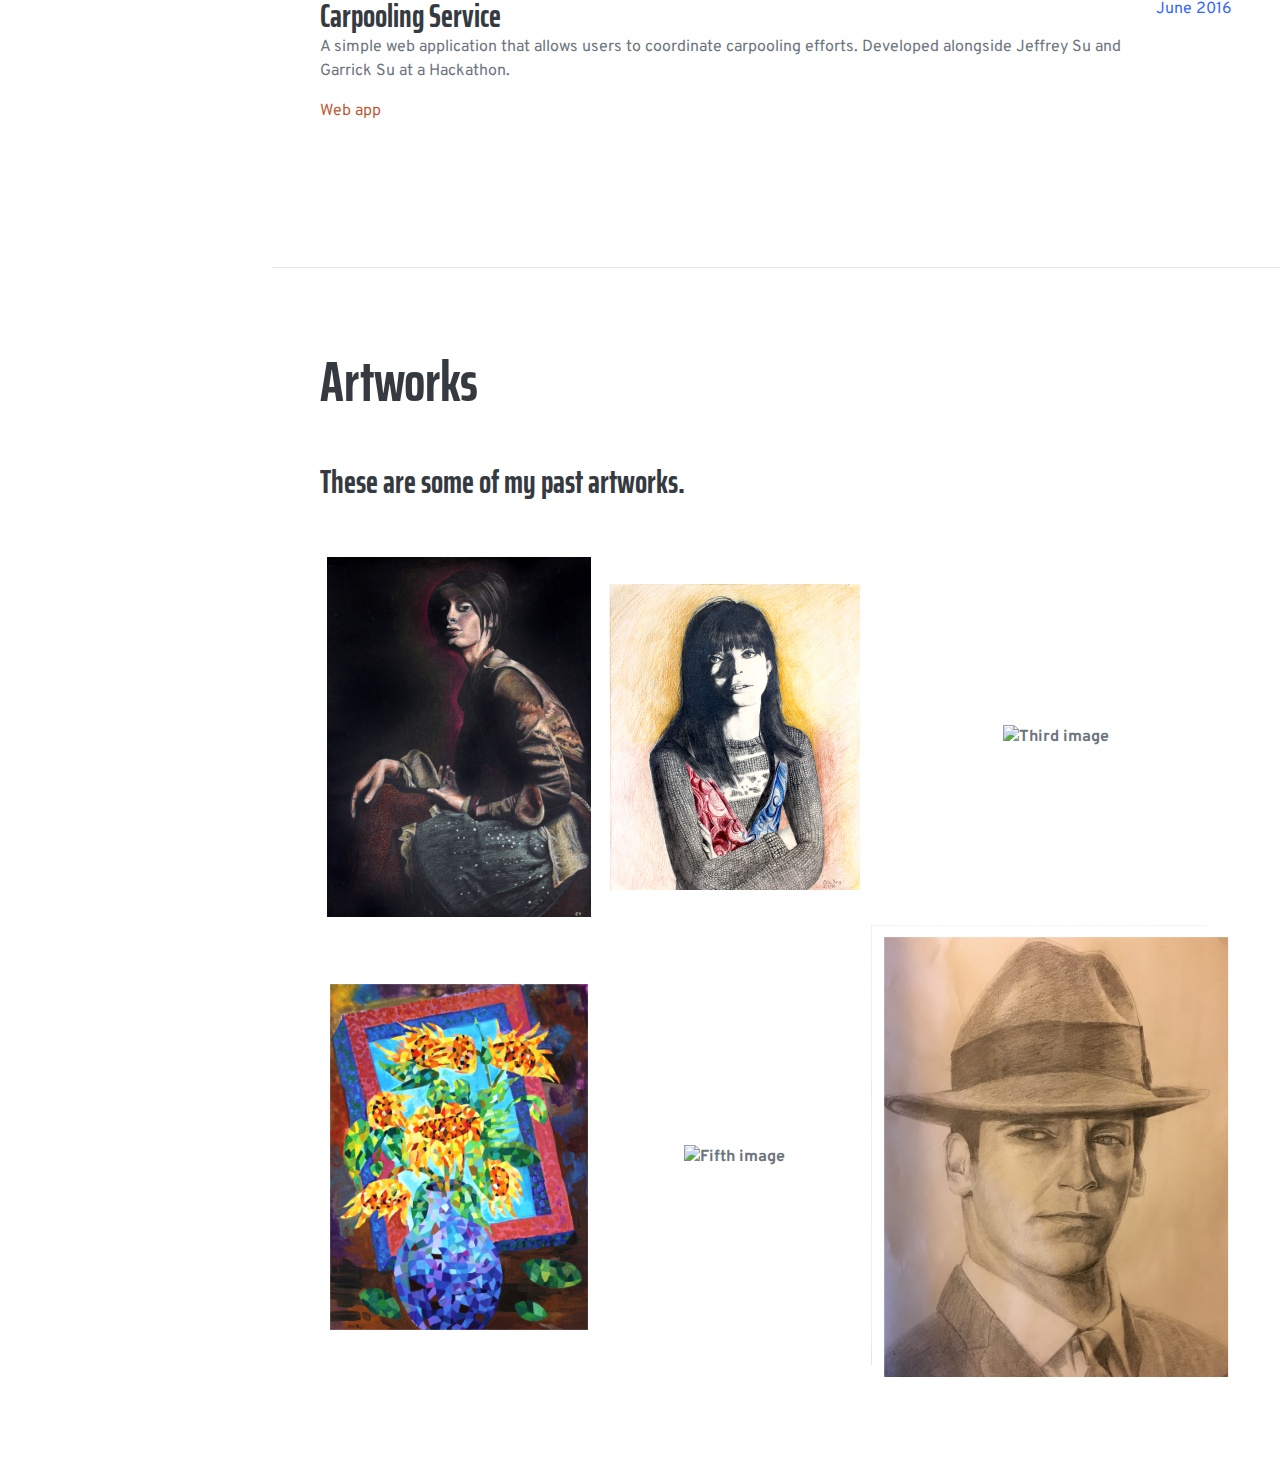
==== commit 960eabb8: "Editted some strings" ====
--- a/index.html
+++ b/index.html
@@ -94,7 +94,7 @@
                         <div class="flex-grow-1">
                             <h3 class="mb-0">University of California - Berkeley</h3>
                             <div class="subheading mb-3">Bachelor of Science, Electrical Engineering and Computer Science</div>
-                            <div>Classes taken: Operating Systems, Databases, Machine Learning, Data Structures, Computer Architecture, Computer Security, Computer Graphics, Algorithms. </div>
+                            <div>Classes taken: Operating Systems, Databases, Machine Learning, Data Structures, Computer Architecture, Computer Security, Computer Graphics, Algorithms, Introduction to Signals. </div>
                         </div>
                         <div class="flex-shrink-0"><span class="text-primary">August 2017 - Present</span></div>
                     </div>
@@ -108,7 +108,7 @@
                     <div class="d-flex flex-column flex-md-row justify-content-between mb-5">
                         <div class="flex-grow-1">
                             <h3 class="mb-0">Efficient Algorithms to Correct Lower Order Abberrations for Vision Correcting Displays</h3>
-                            <p>Worked with the Vision Correcting Display research group at Berkeley. Developed computationally efficient algorithms to correct farsightedness or nearsightedness issues for users of the VCD. The goal of the algorithms is to adjust the displays' images such that images on the display become clear without the need for glasses. Created a modular C++ libary where prefiltering algorithms could be created and expanded upon.</p>
+                            <p>Worked with the Vision Correcting Display research group at Berkeley. Developed computationally efficient algorithms to correct farsightedness or nearsightedness issues for users of the VCD. Images on the VCD are prefiltered based on the user's prescriptions and displayed with increased clarity without the need for glasses. Created a modular C++ libary where prefiltering algorithms could be created and expanded upon.</p>
                             <p><a href="./assets/docs/capstone_report.pdf">Paper summarizing our work</a></p>
                         </div>
                         <div class="flex-shrink-0"><span class="text-primary">September 2018-May 2019</span><br><br><br><img src="./assets/img/vcd.png" height="250px" width="250px"></img></div>
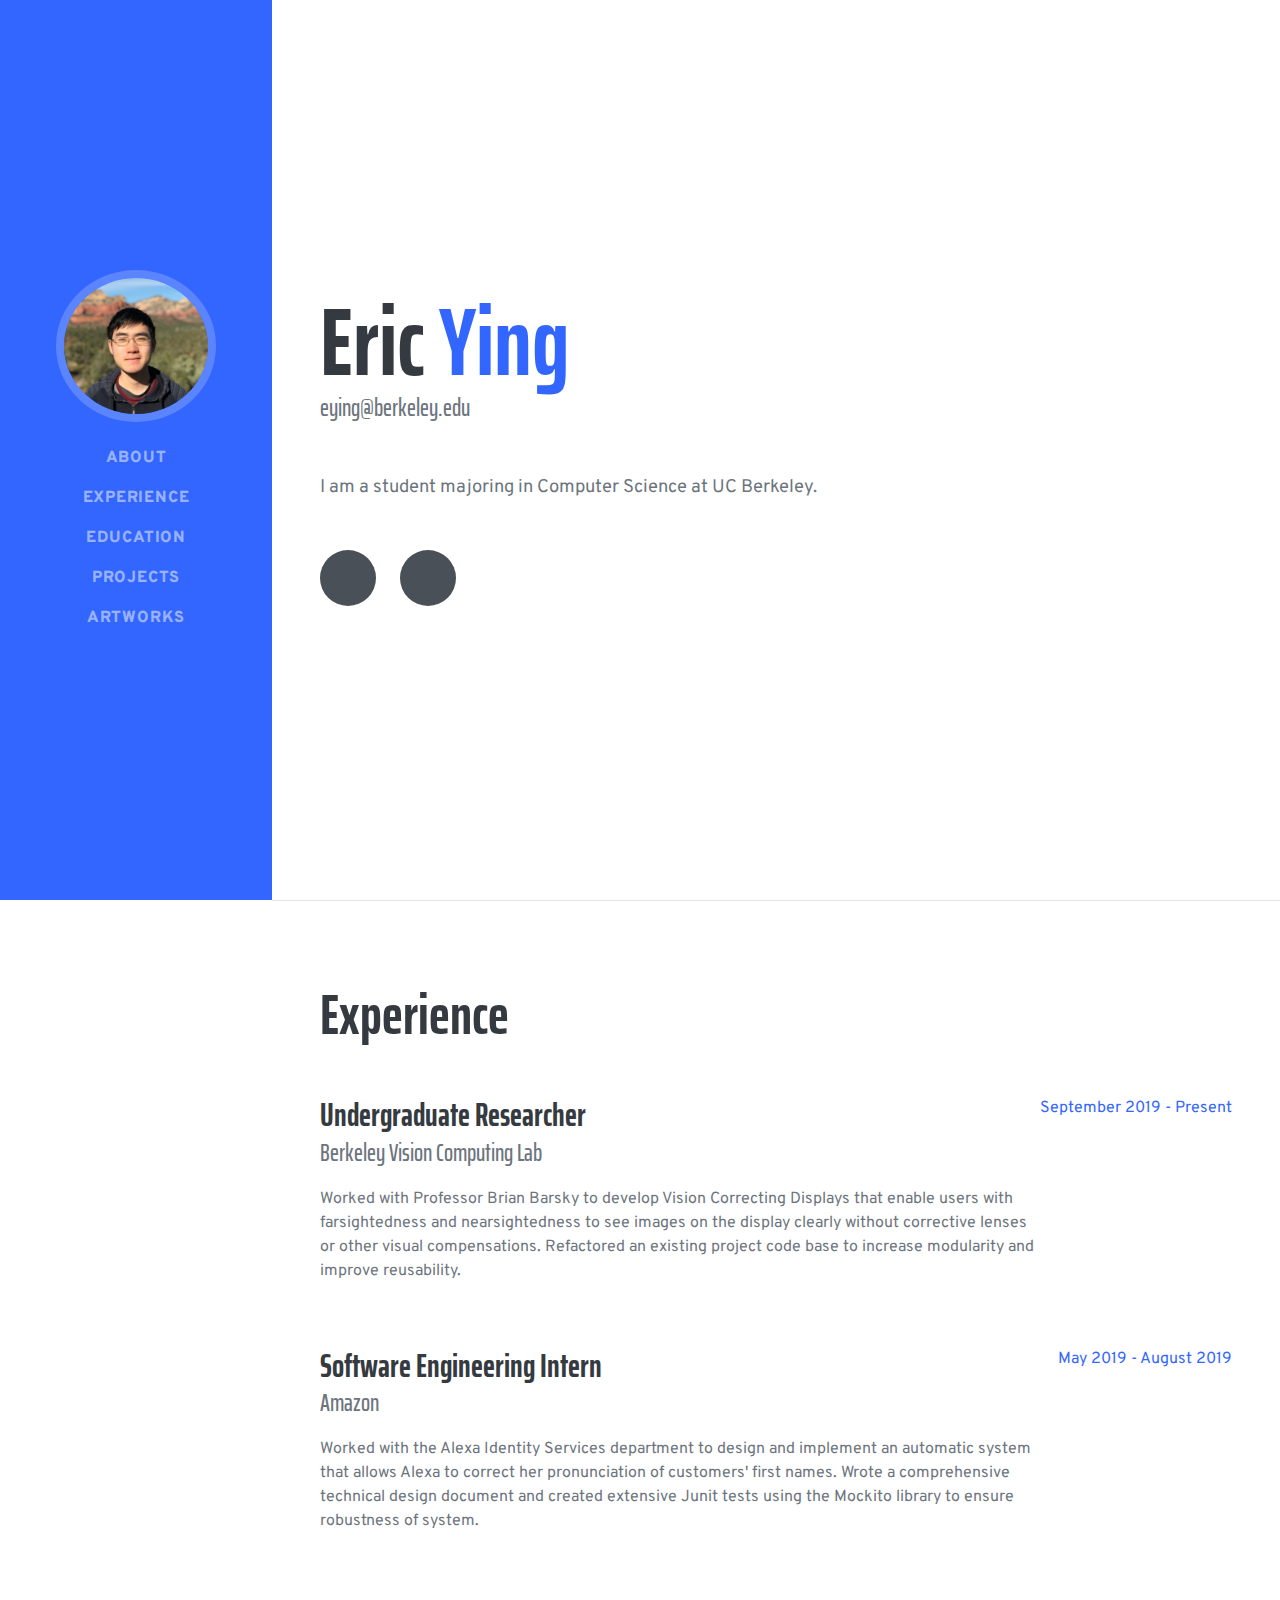
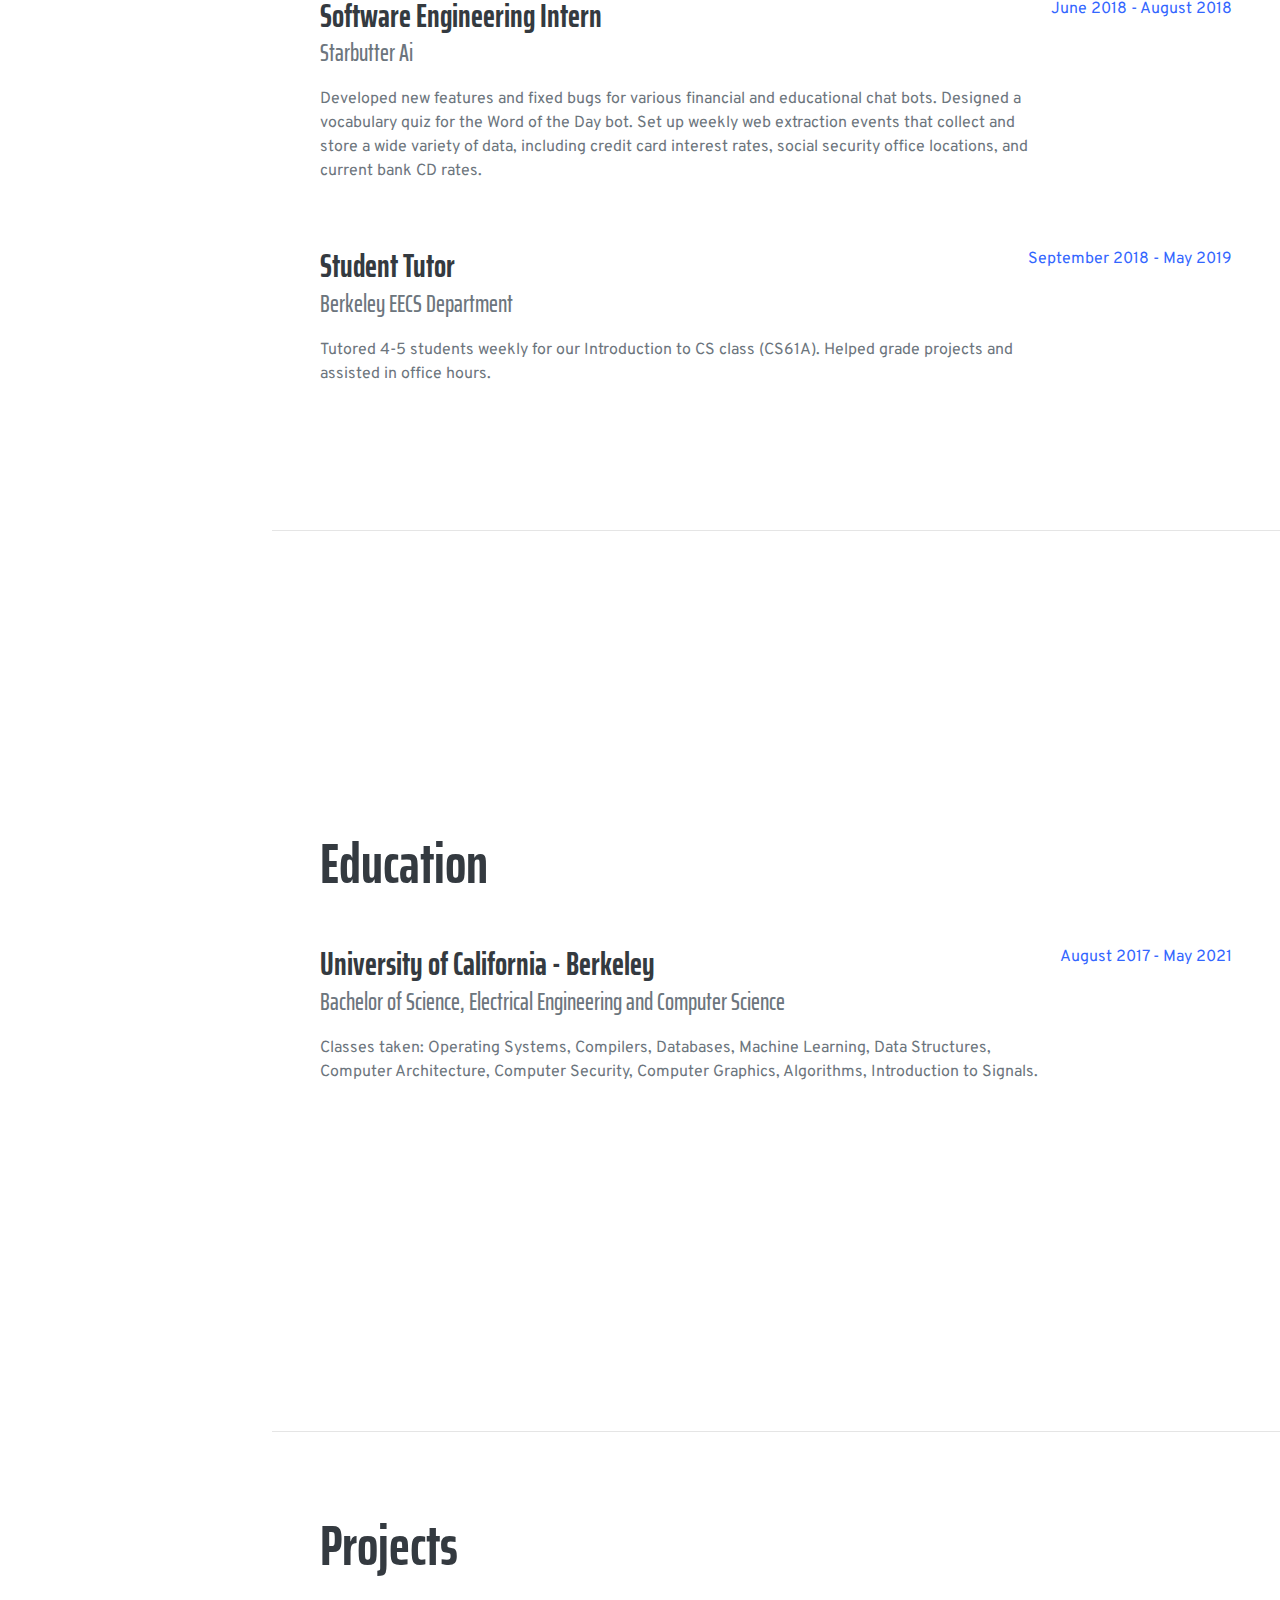
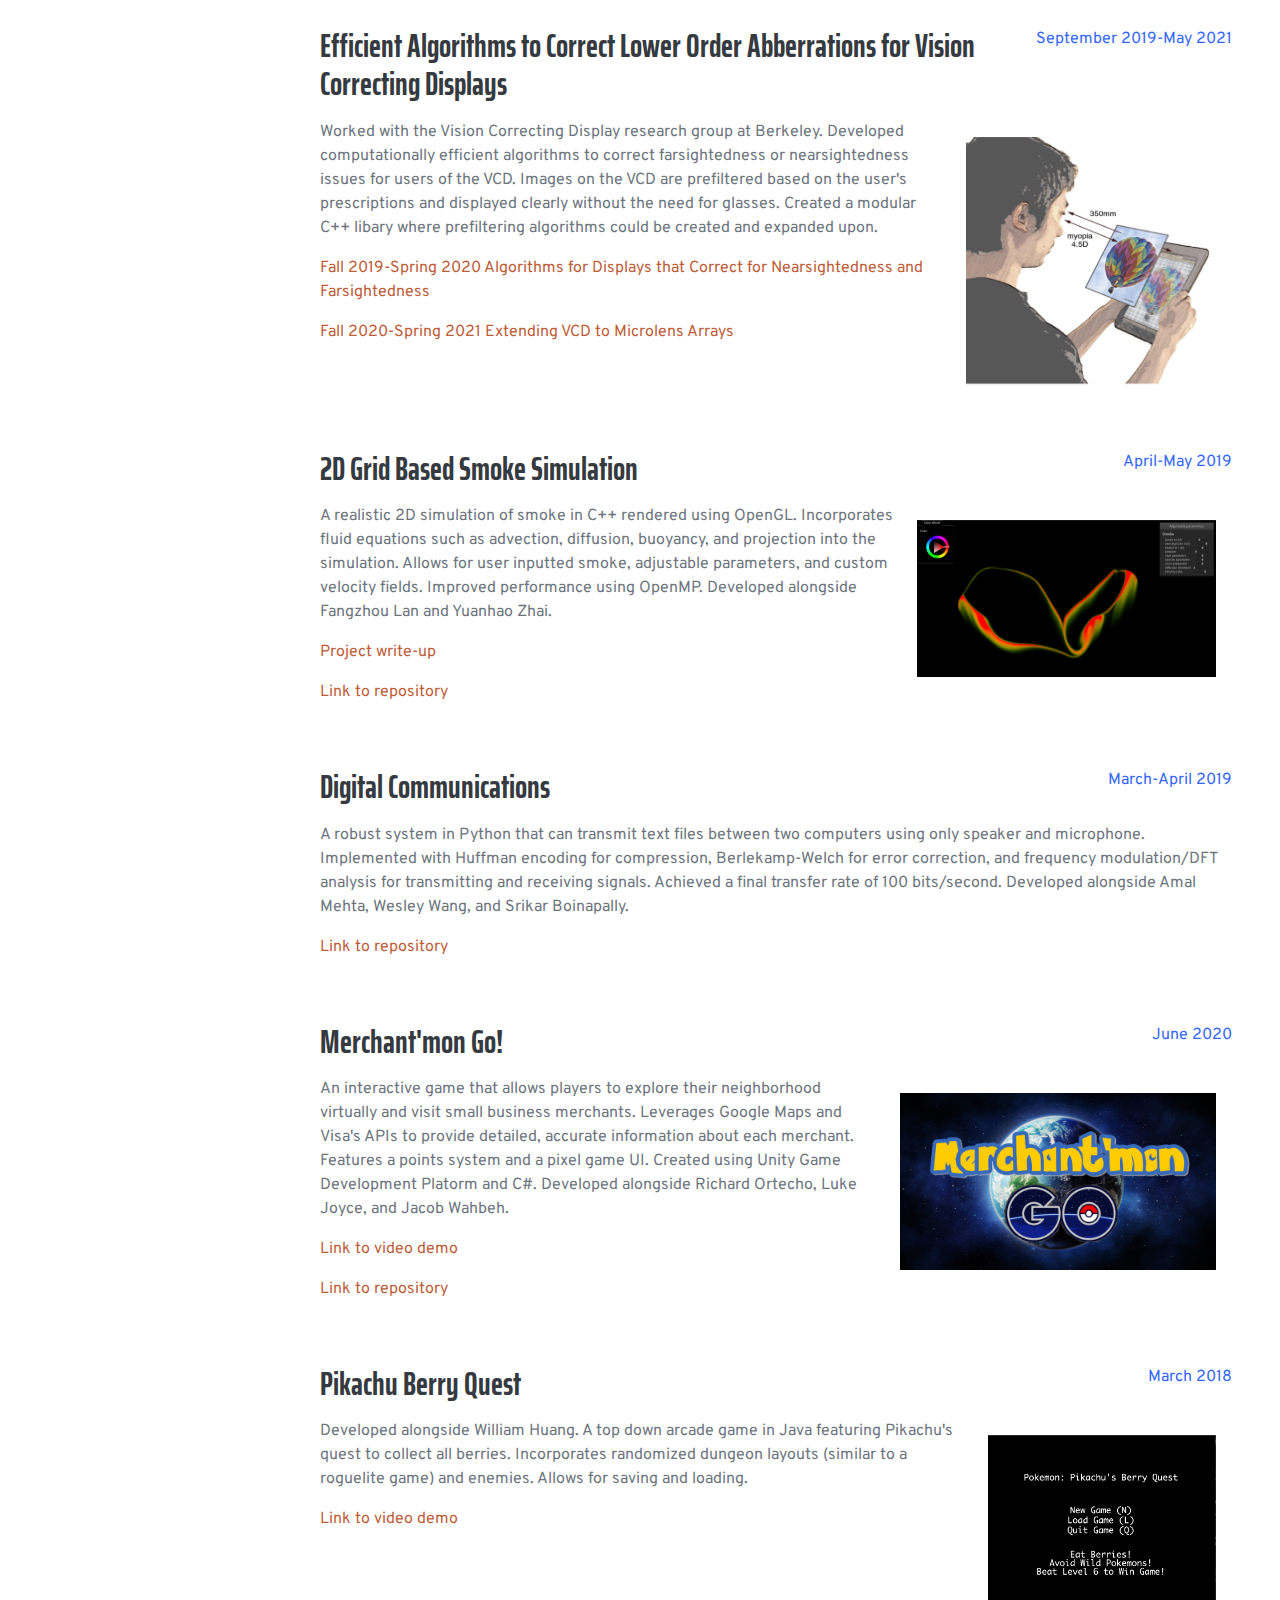
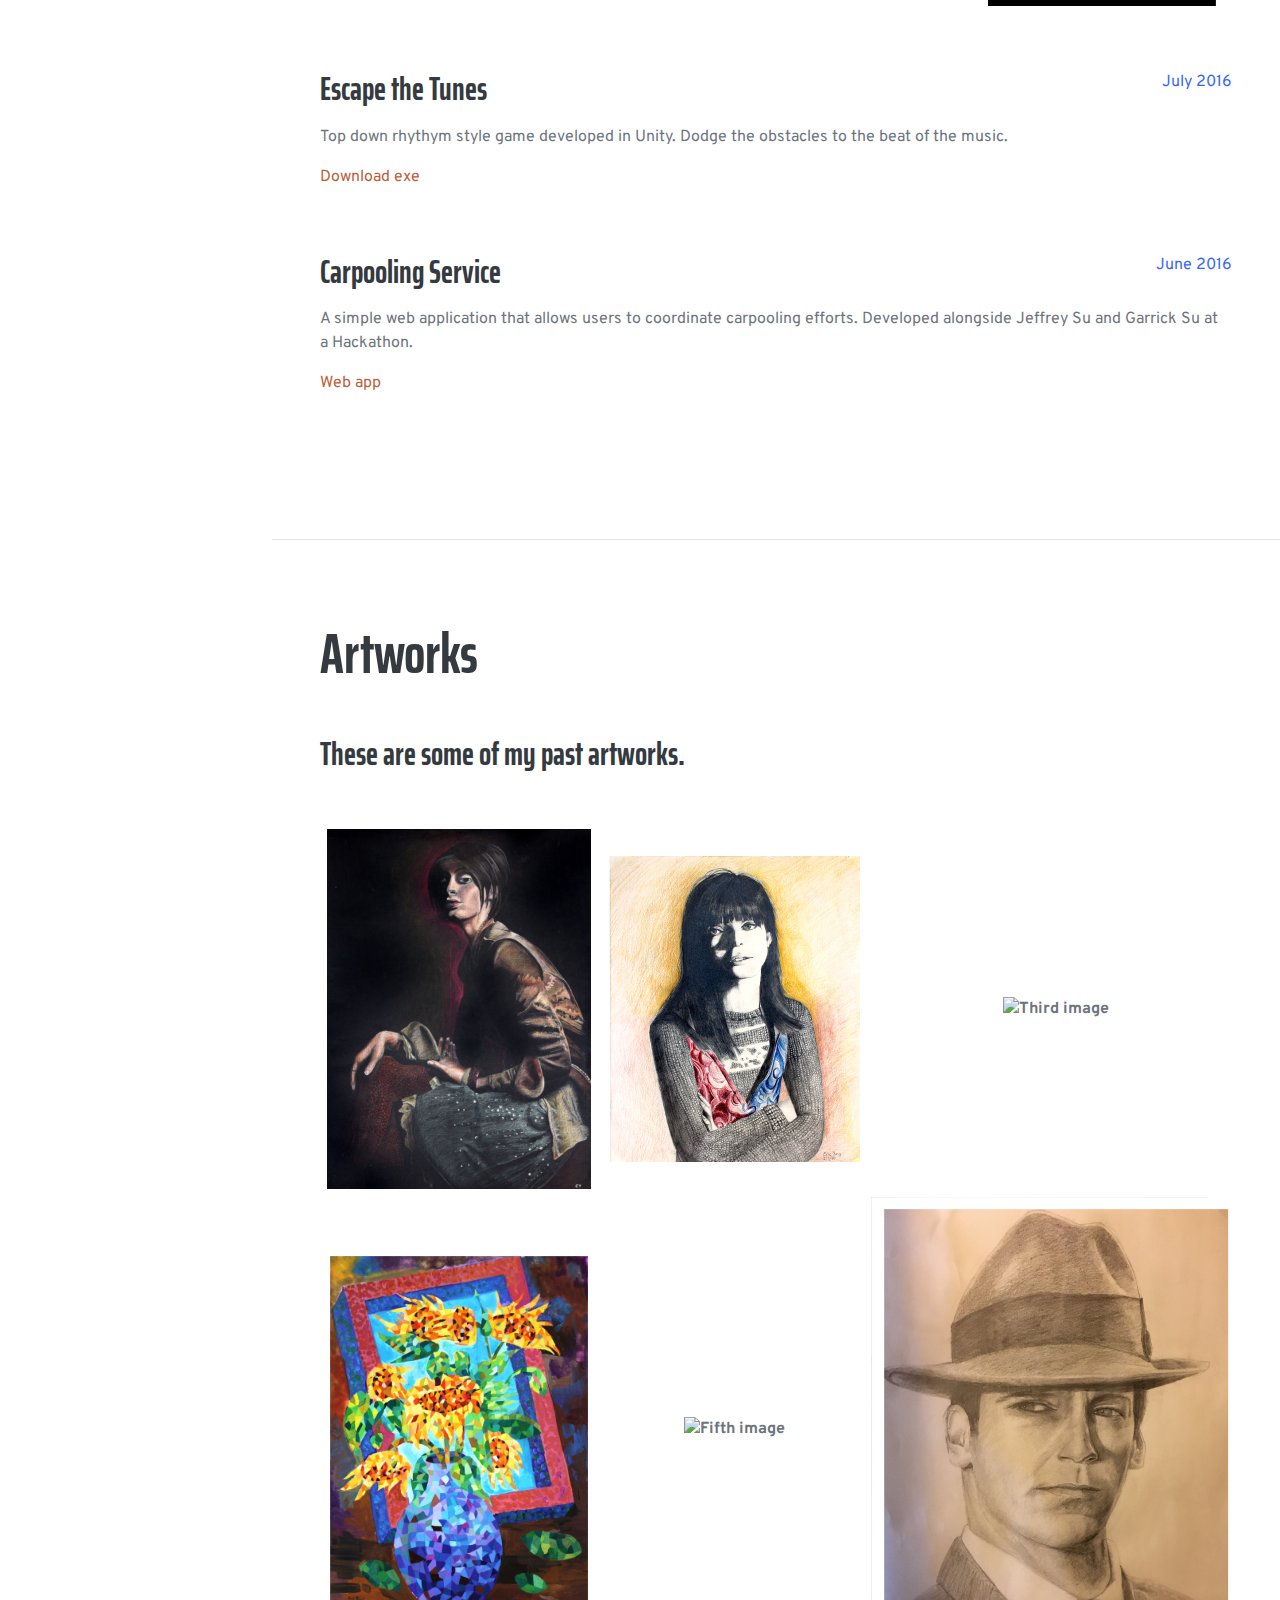
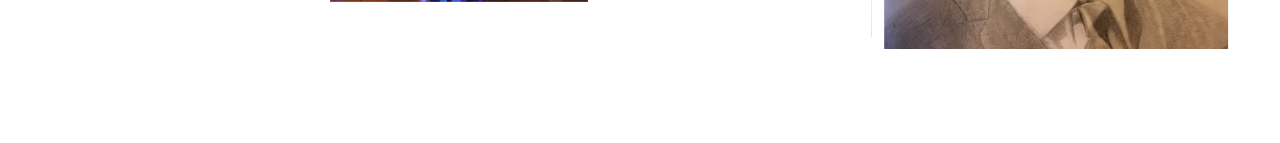
==== commit bfb62a69: "Update website with better formatting of projects" ====
--- a/index.html
+++ b/index.html
@@ -94,9 +94,9 @@
                         <div class="flex-grow-1">
                             <h3 class="mb-0">University of California - Berkeley</h3>
                             <div class="subheading mb-3">Bachelor of Science, Electrical Engineering and Computer Science</div>
-                            <div>Classes taken: Operating Systems, Databases, Machine Learning, Data Structures, Computer Architecture, Computer Security, Computer Graphics, Algorithms, Introduction to Signals. </div>
-                        </div>
-                        <div class="flex-shrink-0"><span class="text-primary">August 2017 - Present</span></div>
+                            <div>Classes taken: Operating Systems, Compilers, Databases, Machine Learning, Data Structures, Computer Architecture, Computer Security, Computer Graphics, Algorithms, Introduction to Signals. </div>
+                        </div>
+                        <div class="flex-shrink-0"><span class="text-primary">August 2017 - May 2021</span></div>
                     </div>
                 </div>
             </section>
@@ -105,64 +105,98 @@
             <section class="resume-section" id="projects">
                 <div class="resume-section-content">
                     <h2 class="mb-5">Projects</h2>
-                    <div class="d-flex flex-column flex-md-row justify-content-between mb-5">
-                        <div class="flex-grow-1">
-                            <h3 class="mb-0">Efficient Algorithms to Correct Lower Order Abberrations for Vision Correcting Displays</h3>
-                            <p>Worked with the Vision Correcting Display research group at Berkeley. Developed computationally efficient algorithms to correct farsightedness or nearsightedness issues for users of the VCD. Images on the VCD are prefiltered based on the user's prescriptions and displayed with increased clarity without the need for glasses. Created a modular C++ libary where prefiltering algorithms could be created and expanded upon.</p>
-                            <p><a href="./assets/docs/capstone_report.pdf">Paper summarizing our work</a></p>
-                        </div>
-                        <div class="flex-shrink-0"><span class="text-primary">September 2018-May 2019</span><br><br><br><img src="./assets/img/vcd.png" height="250px" width="250px"></img></div>
-                    </div>
-                    <div class="d-flex flex-column flex-md-row justify-content-between mb-5">
-                        <div class="flex-grow-1">
-                            <h3 class="mb-0">2D Grid Based Smoke Simulation</h3>
-                            <p>A realistic 2D simulation of smoke in C++ rendered using OpenGL. Incorporates fluid equations such as advection, diffusion, buoyancy, and projection into the simulation. Allows for user inputted smoke, adjustable parameters, and custom velocity fields. Improved performance using OpenMP. Developed alongside Fangzhou Lan and Yuanhao Zhai. </p>
+
+                    <div class="d-flex flex-column flex-md-row justify-content-between mb-3">
+                        <h3 class="mb-0 w-75">Efficient Algorithms to Correct Lower Order Abberrations for Vision Correcting Displays</h3>
+                        <div class="flex-shrink-0"><span class="text-primary">September 2019-May 2021</span></div>
+                    </div>
+                    <div class="d-flex flex-column flex-md-row justify-content-between mb-5">
+                        <div class="flex-shrink-1 mr-1">
+                            <p>Worked with the Vision Correcting Display research group at Berkeley. Developed computationally efficient algorithms to correct farsightedness or nearsightedness issues for users of the VCD. Images on the VCD are prefiltered based on the user's prescriptions and displayed clearly without the need for glasses. Created a modular C++ libary where prefiltering algorithms could be created and expanded upon.</p>
+                            <p><a href="./assets/docs/capstone_report.pdf">Fall 2019-Spring 2020 Algorithms for Displays that Correct for Nearsightedness and Farsightedness</a></p>
+                            <p><a href="./assets/docs/microlens_2021.pdf">Fall 2020-Spring 2021 Extending VCD to Microlens Arrays</a></p>
+                        </div>
+                        <div class='p-3'><img src="./assets/img/vcd.png" height="250px" width="250px"></img></div>
+                    </div>
+
+                    <div class="d-flex flex-column flex-md-row justify-content-between mb-3">
+                        <h3 class="mb-0 w-75">2D Grid Based Smoke Simulation</h3>
+                        <div class="flex-shrink-0"><span class="text-primary">April-May 2019</span></div>
+                    </div>
+                    <div class="d-flex flex-column flex-md-row justify-content-between mb-5">
+                        <div class="flex-shrink-1 mr-1">
+                            <p>A realistic 2D simulation of smoke in C++ rendered using OpenGL. Incorporates fluid equations such as advection, diffusion, buoyancy, and projection into the simulation. Allows for user inputted smoke, adjustable parameters, and custom velocity fields. Improved performance using OpenMP. Developed alongside Fangzhou Lan and Yuanhao Zhai.</p>
                             <p><a href="https://skyscrapers1999.github.io/CS184-Smoke-Simulation">Project write-up</a></p>
                             <p><a href="https://github.com/SKYSCRAPERS1999/CS184-Smoke-Simulation">Link to repository</a></p>
                         </div>
-                        <div class="flex-shrink-0"><span class="text-primary">April-May 2019</span><br><br><img src="./assets/img/smoke_example.png" height="157px" width="299px"></img></div>
-                    </div>
-                    <div class="d-flex flex-column flex-md-row justify-content-between mb-5">
-                        <div class="flex-grow-1">
-                            <h3 class="mb-0">Digital Communications</h3>
+                        <div class='p-3'><img src="./assets/img/smoke_example.png" height="157px" width="299px"></img></div>
+                    </div>
+
+
+                    <div class="d-flex flex-column flex-md-row justify-content-between mb-3">
+                        <h3 class="mb-0 w-75">Digital Communications</h3>
+                        <div class="flex-shrink-0"><span class="text-primary">March-April 2019</span></div>
+                    </div>
+                    <div class="d-flex flex-column flex-md-row justify-content-between mb-5">
+                        <div class="flex-shrink-1 mr-1">
                             <p>A robust system in Python that can transmit text files between two computers using only speaker and microphone. Implemented with Huffman encoding for compression, Berlekamp-Welch for error correction, and frequency modulation/DFT analysis for transmitting and receiving signals. Achieved a final transfer rate of 100 bits/second. Developed alongside Amal Mehta, Wesley Wang, and Srikar Boinapally.</p>
                             <p><a href="https://github.com/eric99ying/Digital-Communication">Link to repository</a></p>
                         </div>
-                        <div class="flex-shrink-0"><span class="text-primary">March-April 2019</span></div>
-                    </div>
-                    <div class="d-flex flex-column flex-md-row justify-content-between mb-5">
-                        <div class="flex-grow-1">
-                            <h3 class="mb-0">Merchant'mon Go!</h3>
-                            <p>An interactive game that allows players to explore their neighborhood virtually and visit small business merchants. Leverages Google Maps and Visa's APIs to provide detailed, accurate information about each merchant. Features a points system and a pixel game UI. Created using Unity Game Development Platorm and C#. Developed alongside Richard Ortecho, Luke Joyce, and Jacob Wahbeh. </p>
+                        
+                    </div>
+
+                    <div class="d-flex flex-column flex-md-row justify-content-between mb-3">
+                        <h3 class="mb-0 w-75">Merchant'mon Go!</h3>
+                        <div class="flex-shrink-0"><span class="text-primary">June 2020</span></div>
+                    </div>
+                    <div class="d-flex flex-column flex-md-row justify-content-between mb-5">
+                        <div class="flex-shrink-1 mr-1">
+                            <p>An interactive game that allows players to explore their neighborhood virtually and visit small business merchants. Leverages Google Maps and Visa's APIs to provide detailed, accurate information about each merchant. Features a points system and a pixel game UI. Created using Unity Game Development Platorm and C#. Developed alongside Richard Ortecho, Luke Joyce, and Jacob Wahbeh.</p>
                             <p><a href="https://www.youtube.com/watch?v=JwgjiKw9sDk&feature=youtu.be">Link to video demo</a></p>
                             <p><a href="https://github.com/Richard-Dudley-Ortecho/VisaHackathon">Link to repository</a></p>
                         </div>
-                        <div class="flex-shrink-0"><span class="text-primary">June 2020</span><br><br><br><img src="./assets/img/merchantmon_logo.png" height="177px" width="316px"></img></div>
-                    </div>
-                    <div class="d-flex flex-column flex-md-row justify-content-between mb-5">
-                        <div class="flex-grow-1">
-                            <h3 class="mb-0">Pikachu Berry Quest</h3>
+                        <div class='p-3'><img src="./assets/img/merchantmon_logo.png" height="177px" width="316px"></img></div>
+                    </div>
+
+
+                    <div class="d-flex flex-column flex-md-row justify-content-between mb-3">
+                        <h3 class="mb-0 w-75">Pikachu Berry Quest</h3>
+                        <div class="flex-shrink-0"><span class="text-primary">March 2018</span></div>
+                    </div>
+                    <div class="d-flex flex-column flex-md-row justify-content-between mb-5">
+                        <div class="flex-shrink-1 mr-1">
                             <p>Developed alongside William Huang. A top down arcade game in Java featuring Pikachu's quest to collect all berries. Incorporates randomized dungeon layouts (similar to a roguelite game) and enemies. Allows for saving and loading. </p>
                             <p><a href="https://www.youtube.com/watch?v=dMRld_BQ4RE">Link to video demo</a></p>
                         </div>
-                        <div class="flex-shrink-0"><span class="text-primary">March 2018</span></div>
-                    </div>
-                    <div class="d-flex flex-column flex-md-row justify-content-between mb-5">
-                        <div class="flex-grow-1">
-                            <h3 class="mb-0">Escape the Tunes</h3>
+                        <div class='p-3'><img src="./assets/img/pbq.png" width="228px" height="171px"></img></div>
+
+                        
+                    </div>
+
+                    <div class="d-flex flex-column flex-md-row justify-content-between mb-3">
+                        <h3 class="mb-0 w-75">Escape the Tunes</h3>
+                        <div class="flex-shrink-0"><span class="text-primary">July 2016</span></div>
+                    </div>
+                    <div class="d-flex flex-column flex-md-row justify-content-between mb-5">
+                        <div class="flex-shrink-1 mr-1">
                             <p>Top down rhythym style game developed in Unity. Dodge the obstacles to the beat of the music.</p>
                             <p><a href="./assets/exe/Escape_The_Tune_WindowsBuild.exe">Download exe</a></p>
                         </div>
-                        <div class="flex-shrink-0"><span class="text-primary">July 2016</span></div>
-                    </div>
-                    <div class="d-flex flex-column flex-md-row justify-content-between mb-5">
-                        <div class="flex-grow-1">
-                            <h3 class="mb-0">Carpooling Service</h3>
+                        
+                    </div>
+
+                    <div class="d-flex flex-column flex-md-row justify-content-between mb-3">
+                        <h3 class="mb-0 w-75">Carpooling Service</h3>
+                        <div class="flex-shrink-0"><span class="text-primary">June 2016</span></div>
+                    </div>
+                    <div class="d-flex flex-column flex-md-row justify-content-between mb-5">
+                        <div class="flex-shrink-1 mr-1">
                             <p>A simple web application that allows users to coordinate carpooling efforts. Developed alongside Jeffrey Su and Garrick Su at a Hackathon.</p>
                             <p><a href="./assets/carpooling_service/index.html">Web app</a></p>
                         </div>
-                        <div class="flex-shrink-0"><span class="text-primary">June 2016</span></div>
-                    </div>
+                        
+                    </div>
+
                 </div>
             </section>
             <hr class="m-0" />
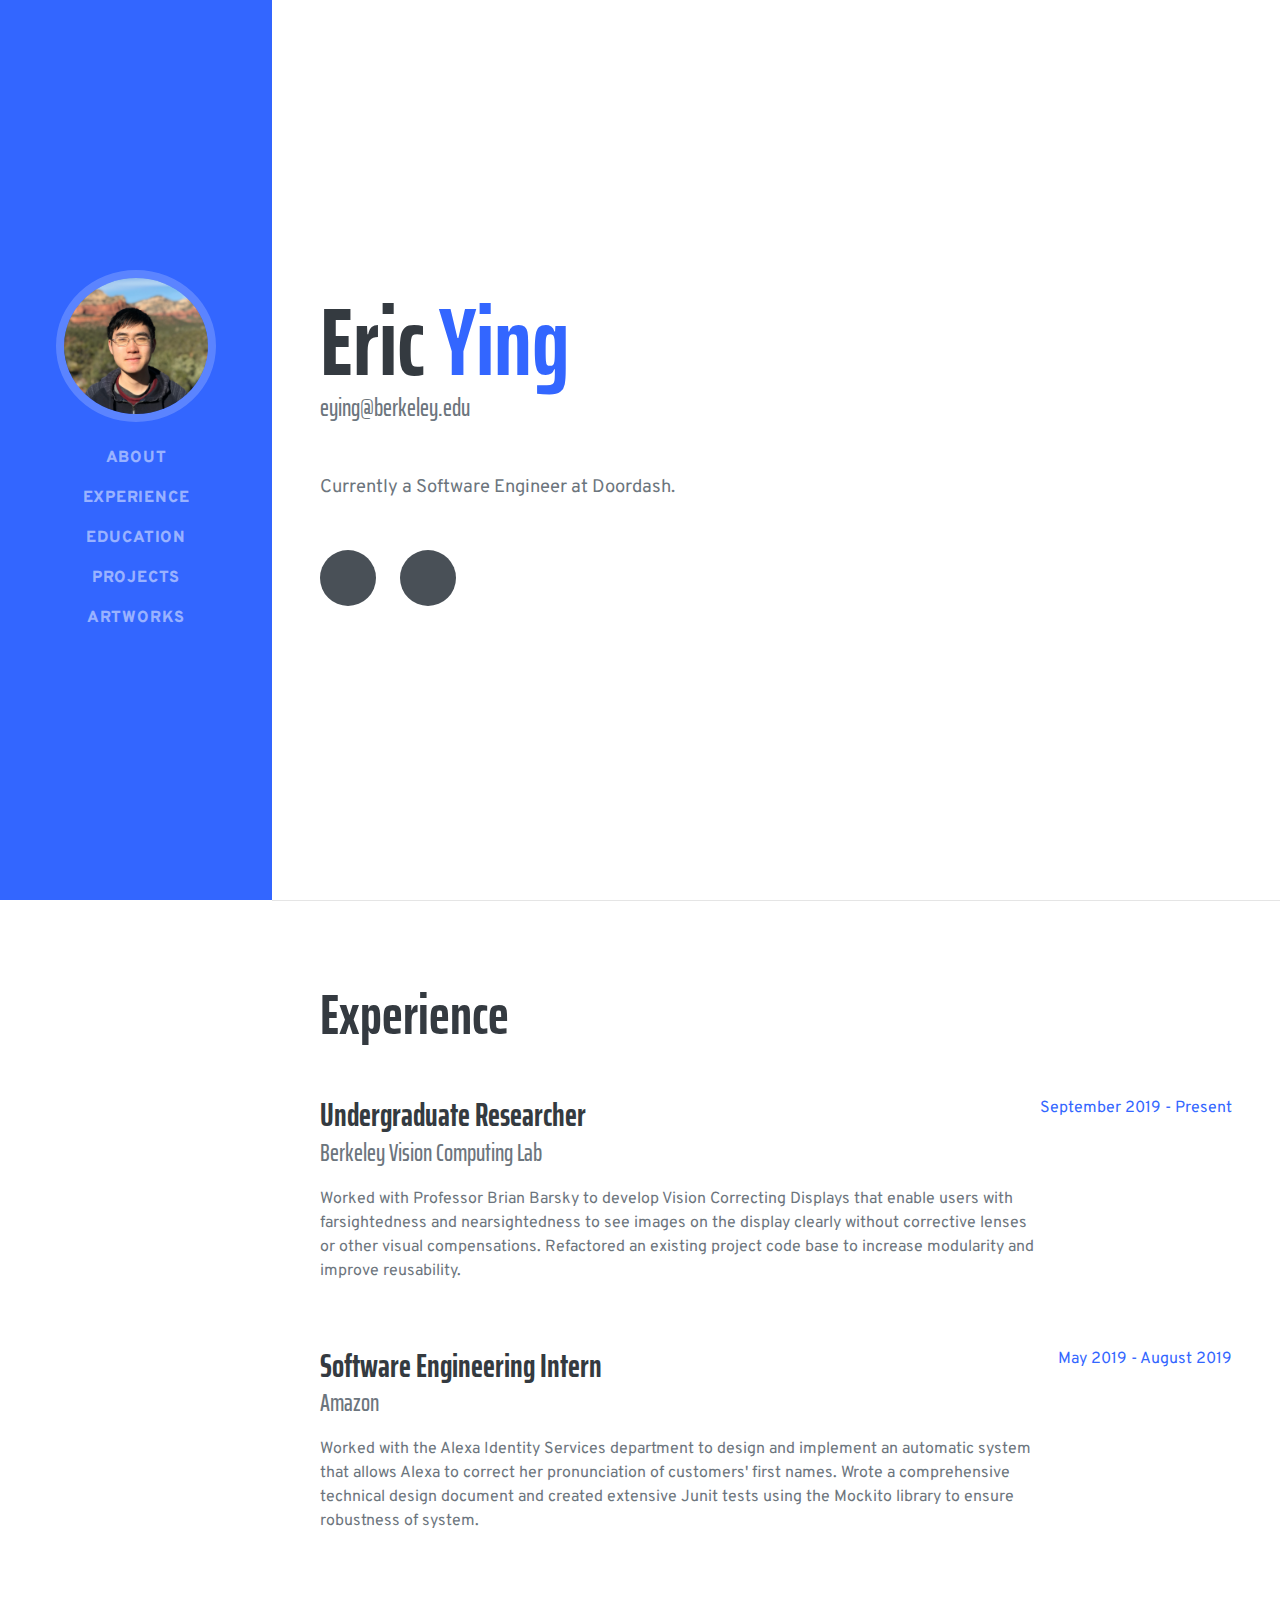
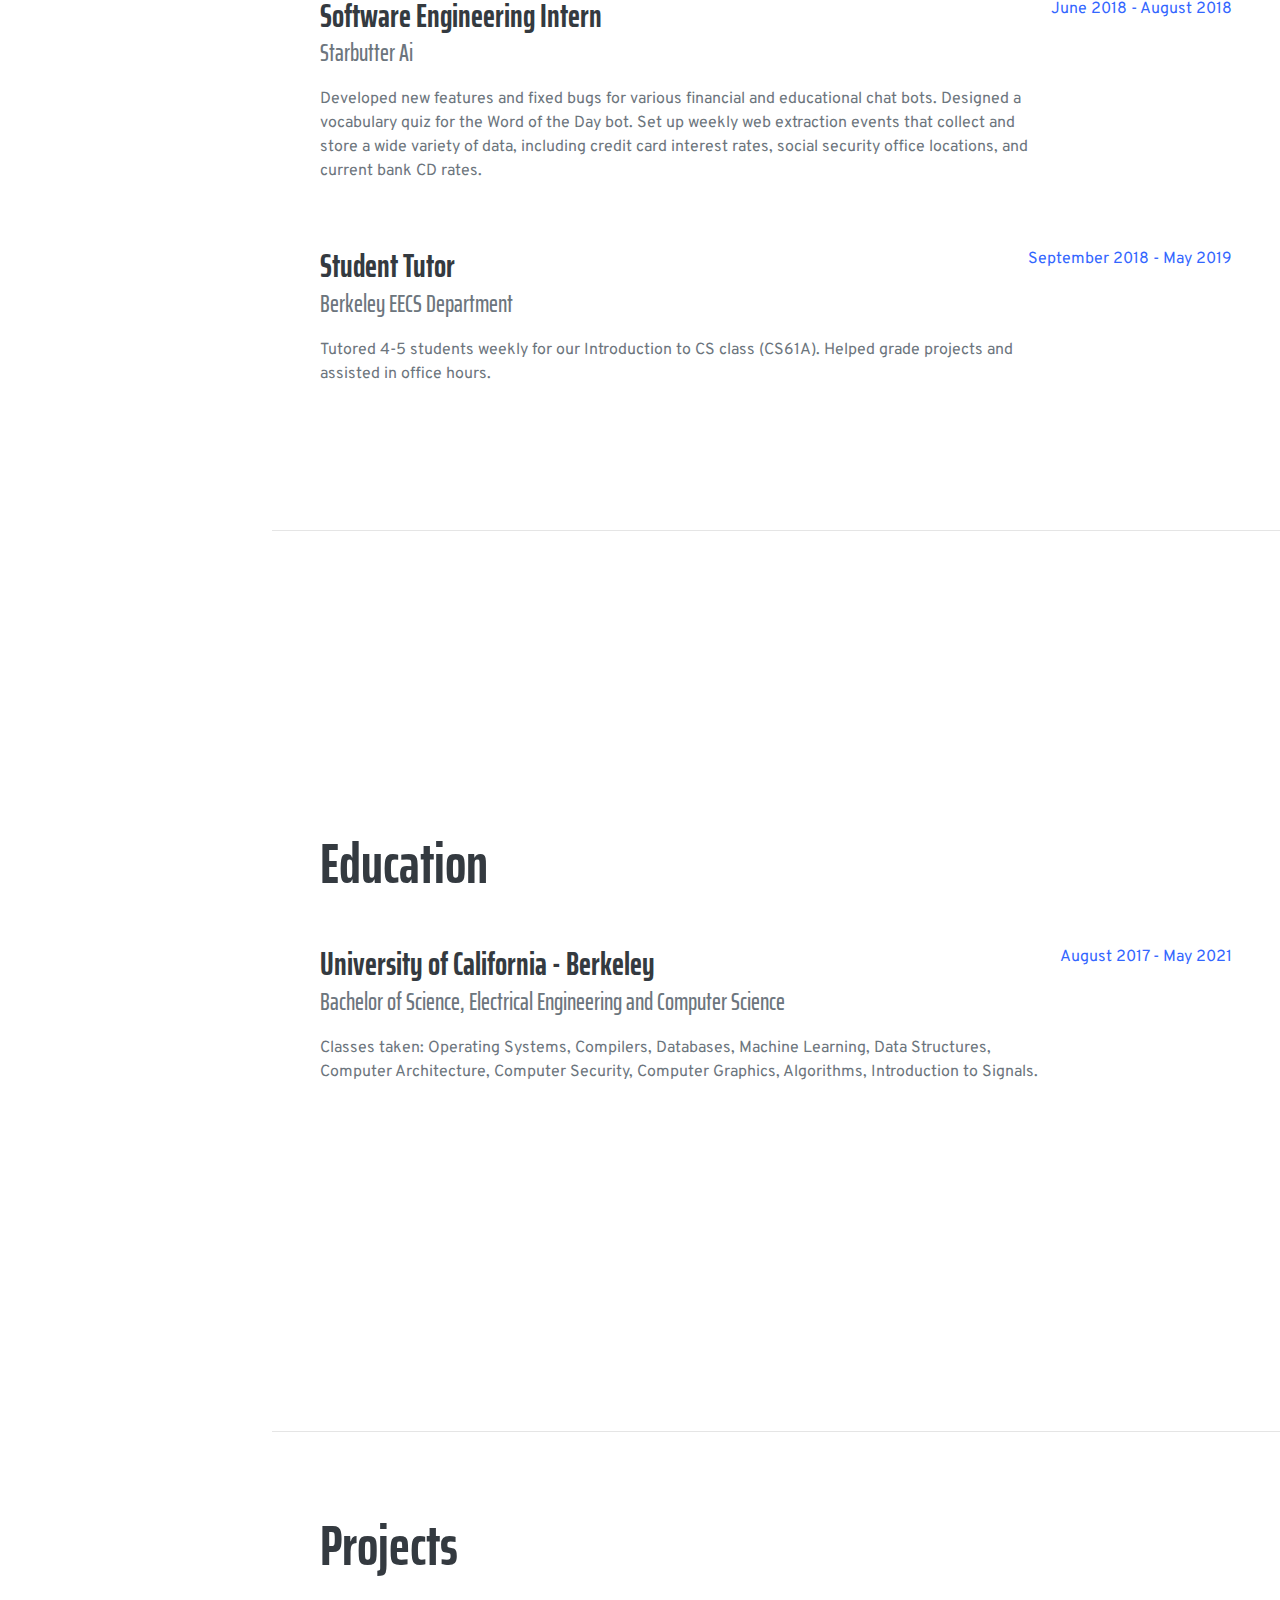
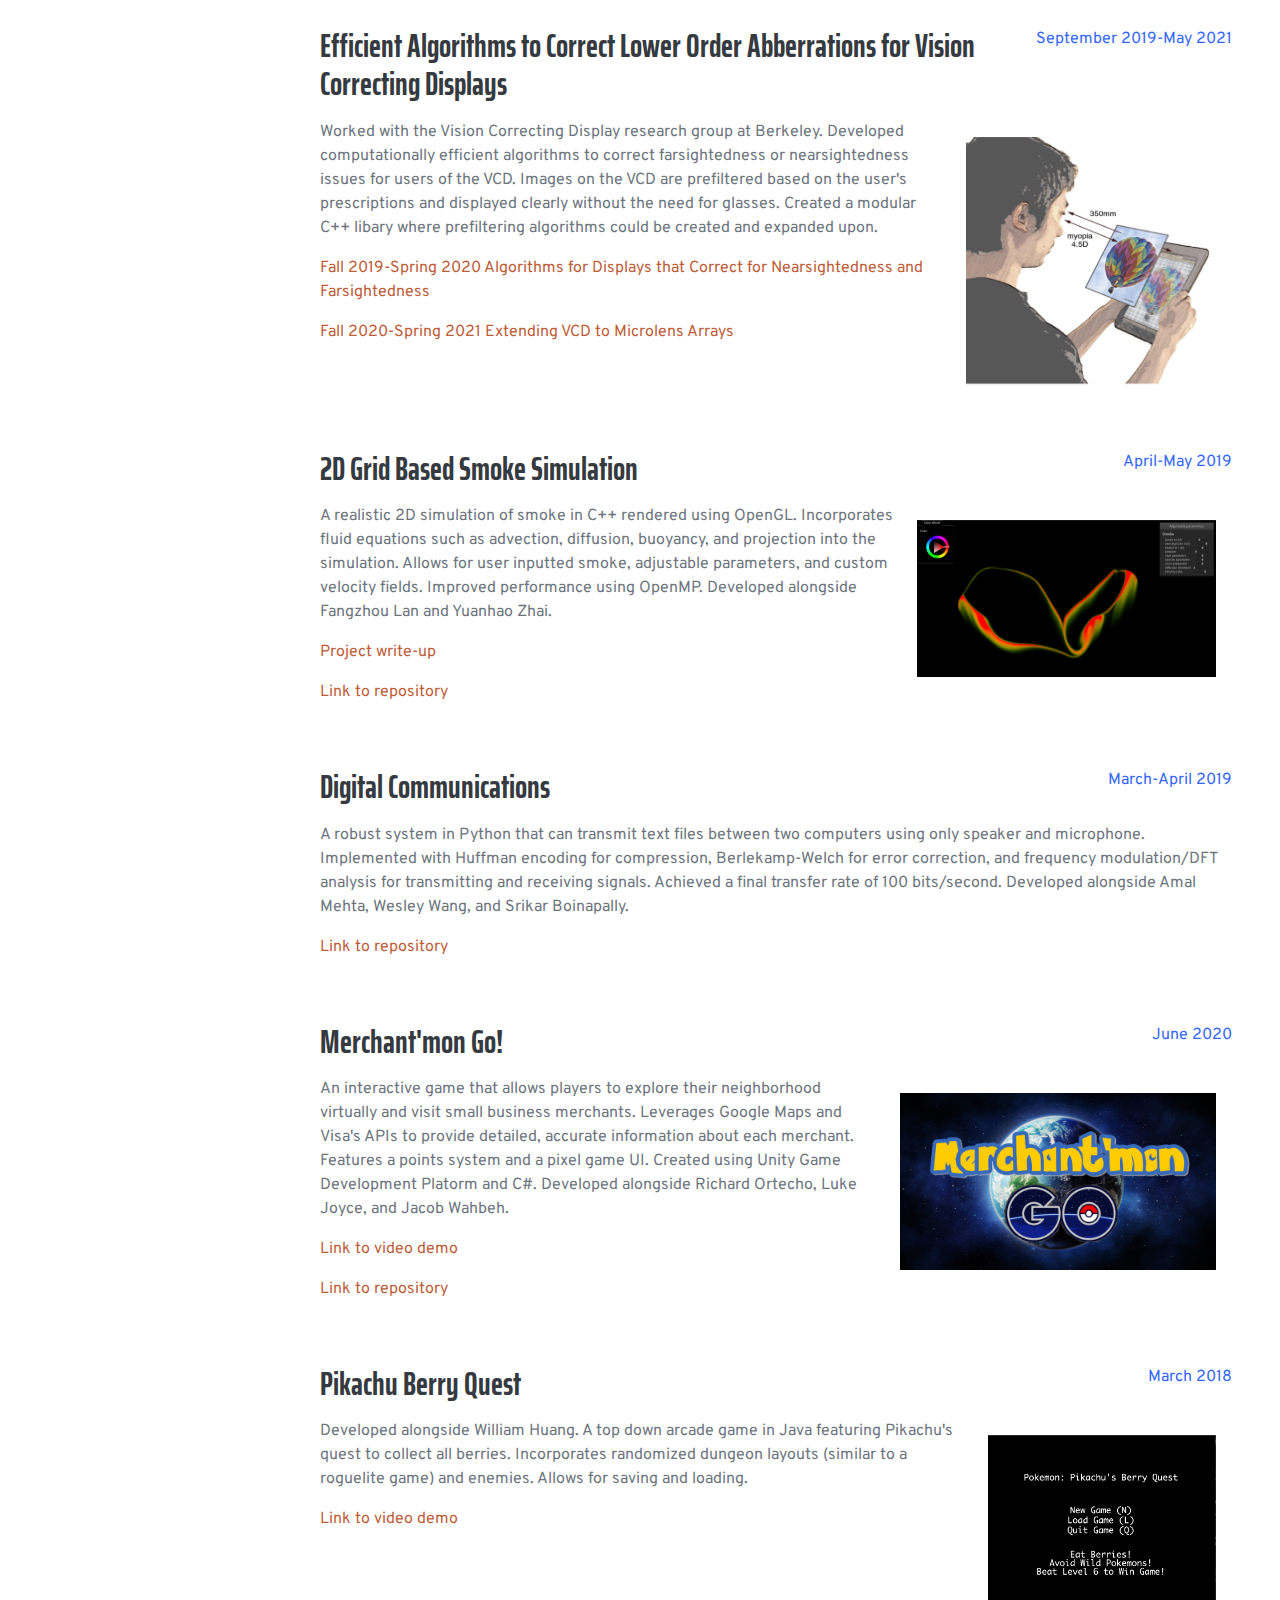
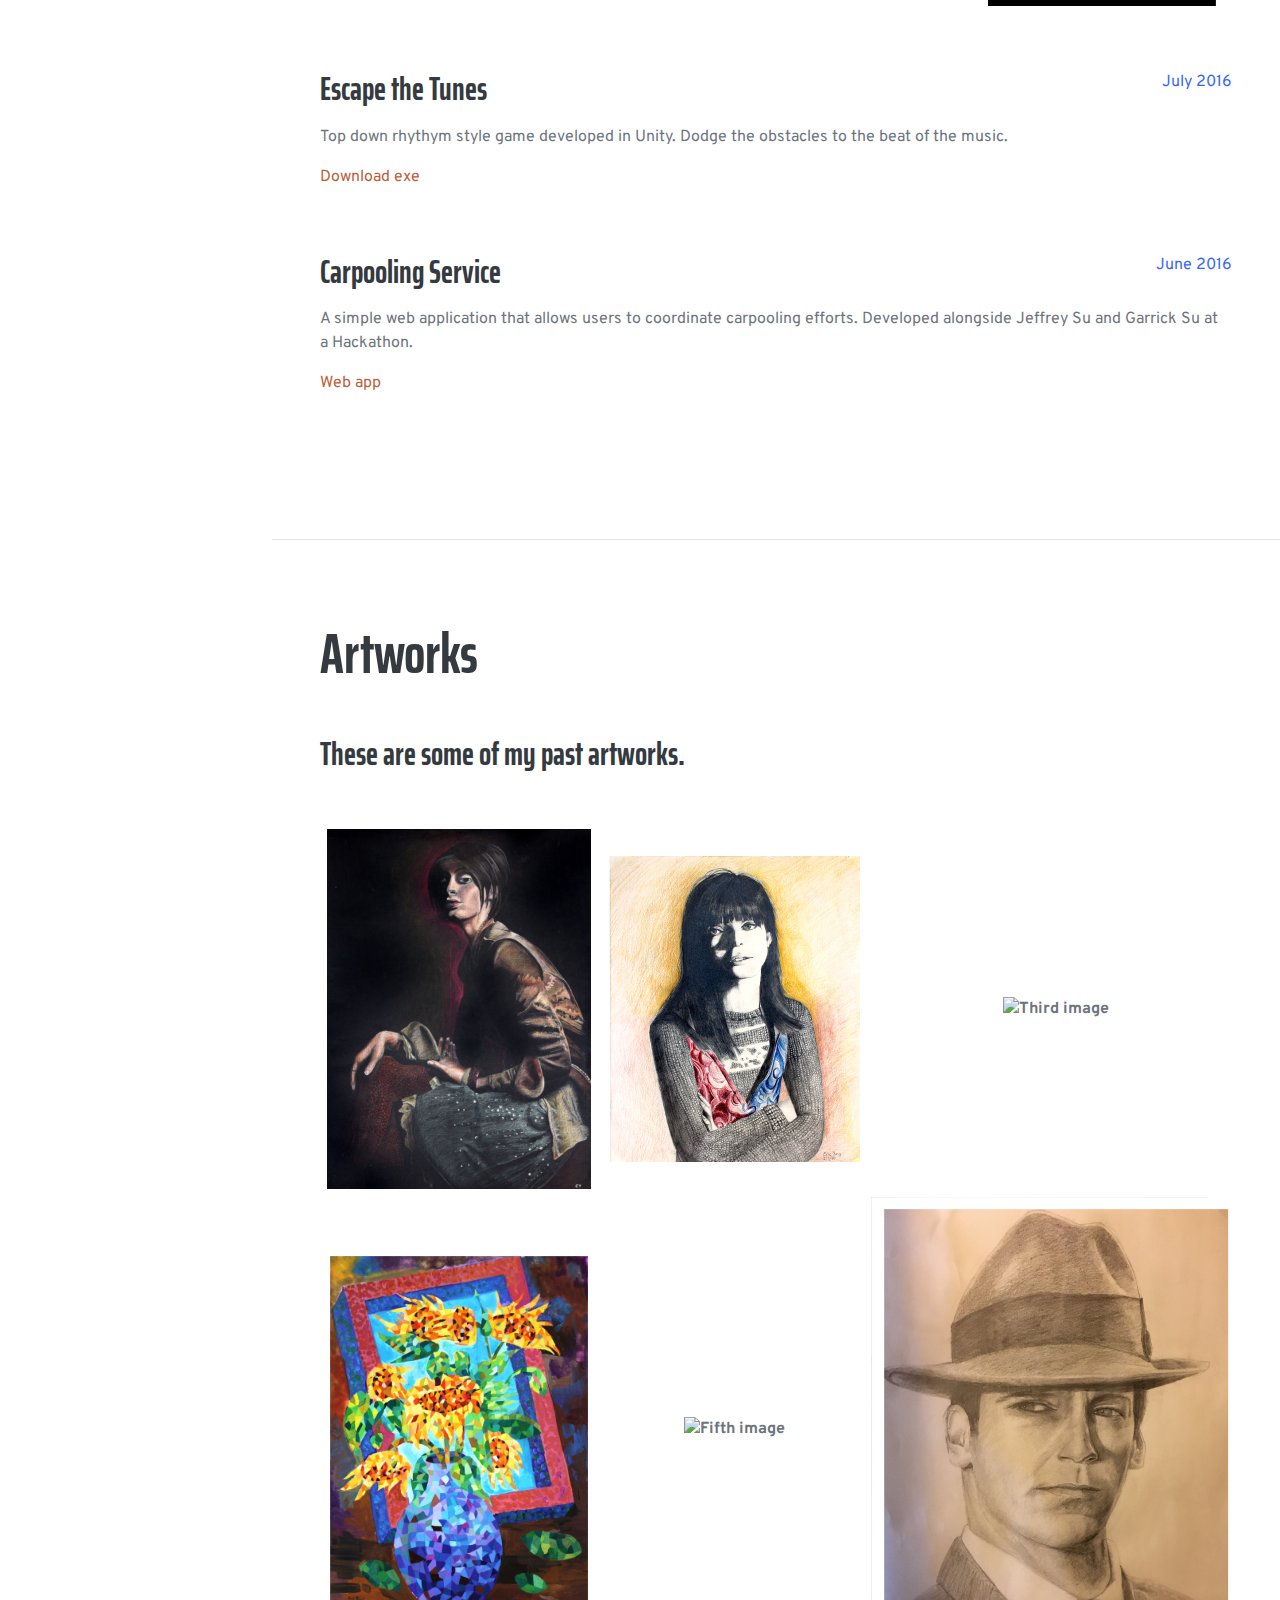
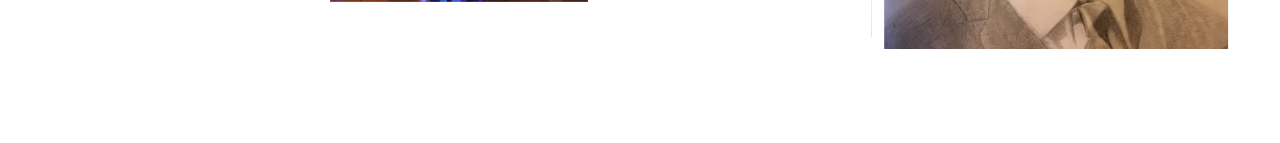
==== commit 47bfc5b8: "Update my intro" ====
--- a/index.html
+++ b/index.html
@@ -40,7 +40,7 @@
                 <div class="resume-section-content">
                     <h1 class="mb-0">Eric <span class="text-primary">Ying</span></h1>
                     <div class="subheading mb-5">eying@berkeley.edu</div>
-                    <p class="lead mb-5">I am a student majoring in Computer Science at UC Berkeley. </p>
+                    <p class="lead mb-5">Currently a Software Engineer at Doordash. </p>
                     <div class="social-icons">
                         <a class="social-icon" href="https://www.linkedin.com/in/eric-ying"><i class="fab fa-linkedin-in"></i></a><a class="social-icon" href="https://www.github.com/eric99ying"><i class="fab fa-github"></i></a>
                     </div>
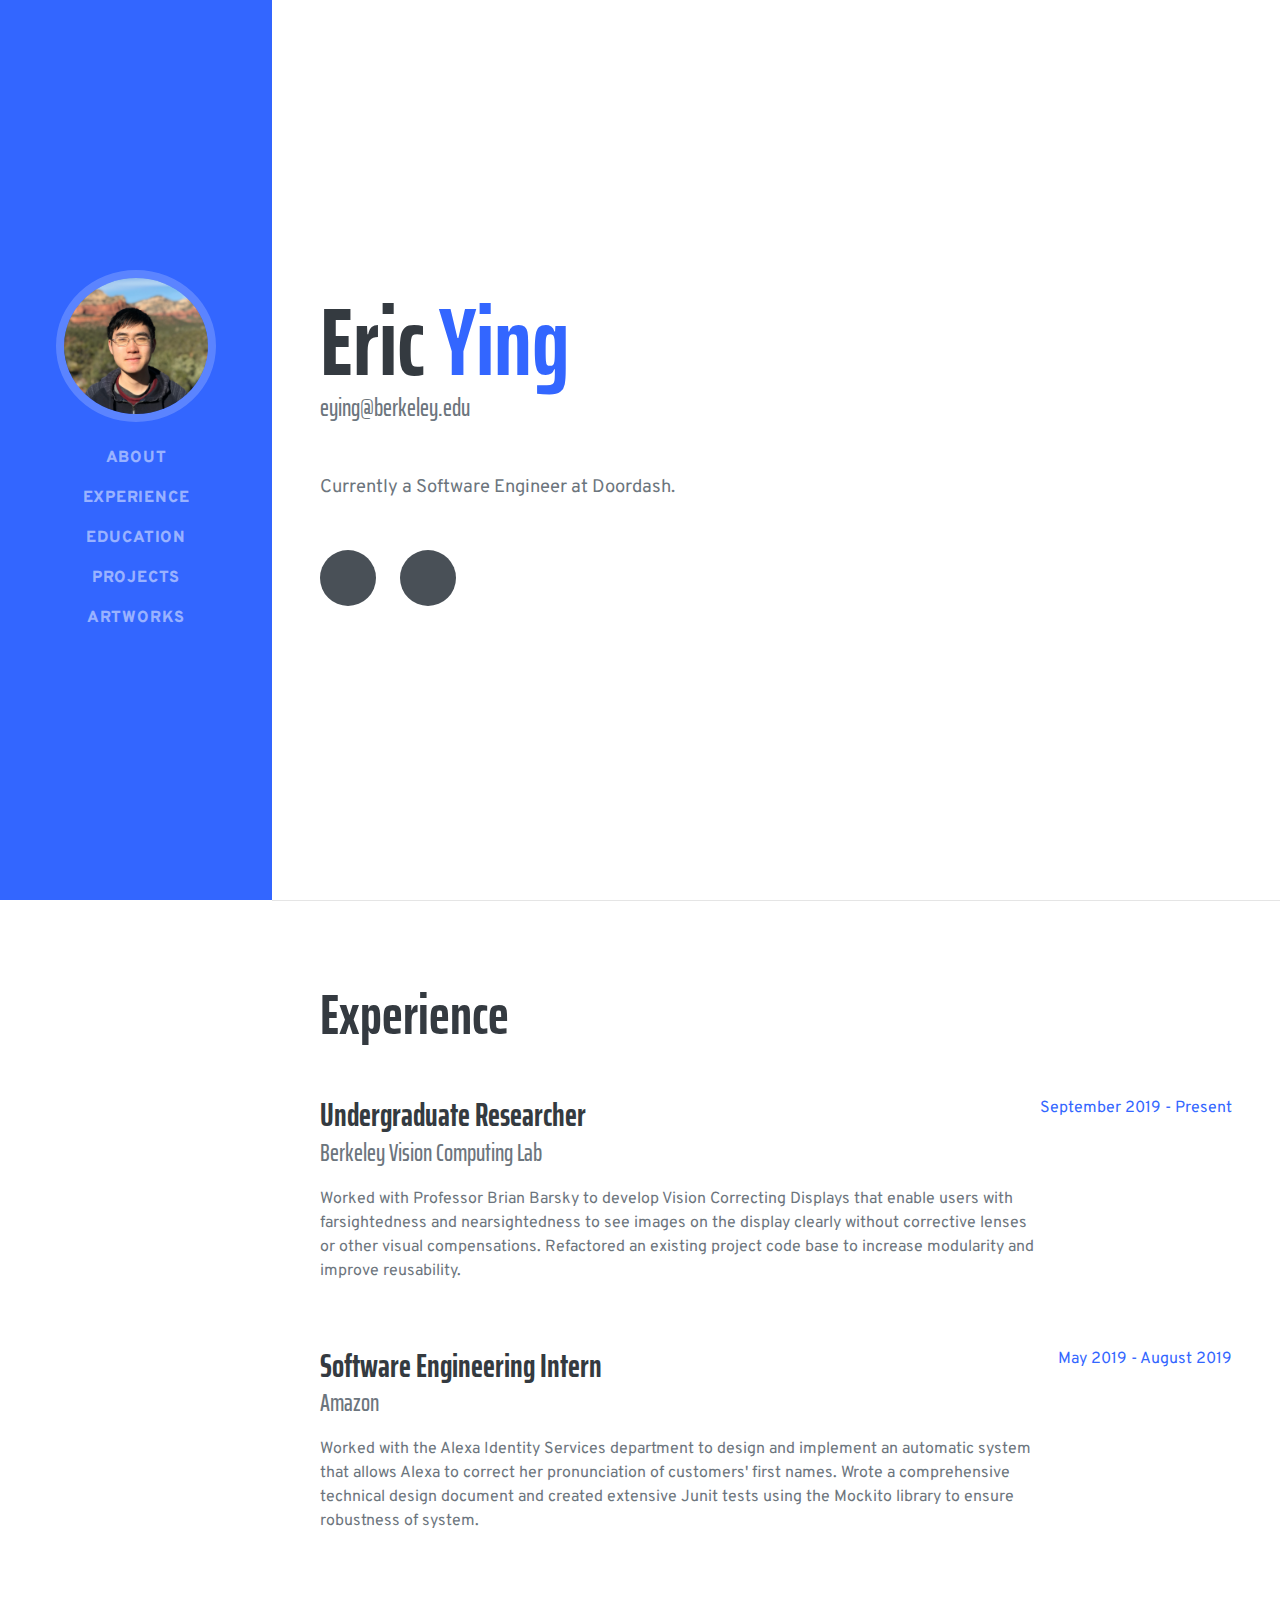
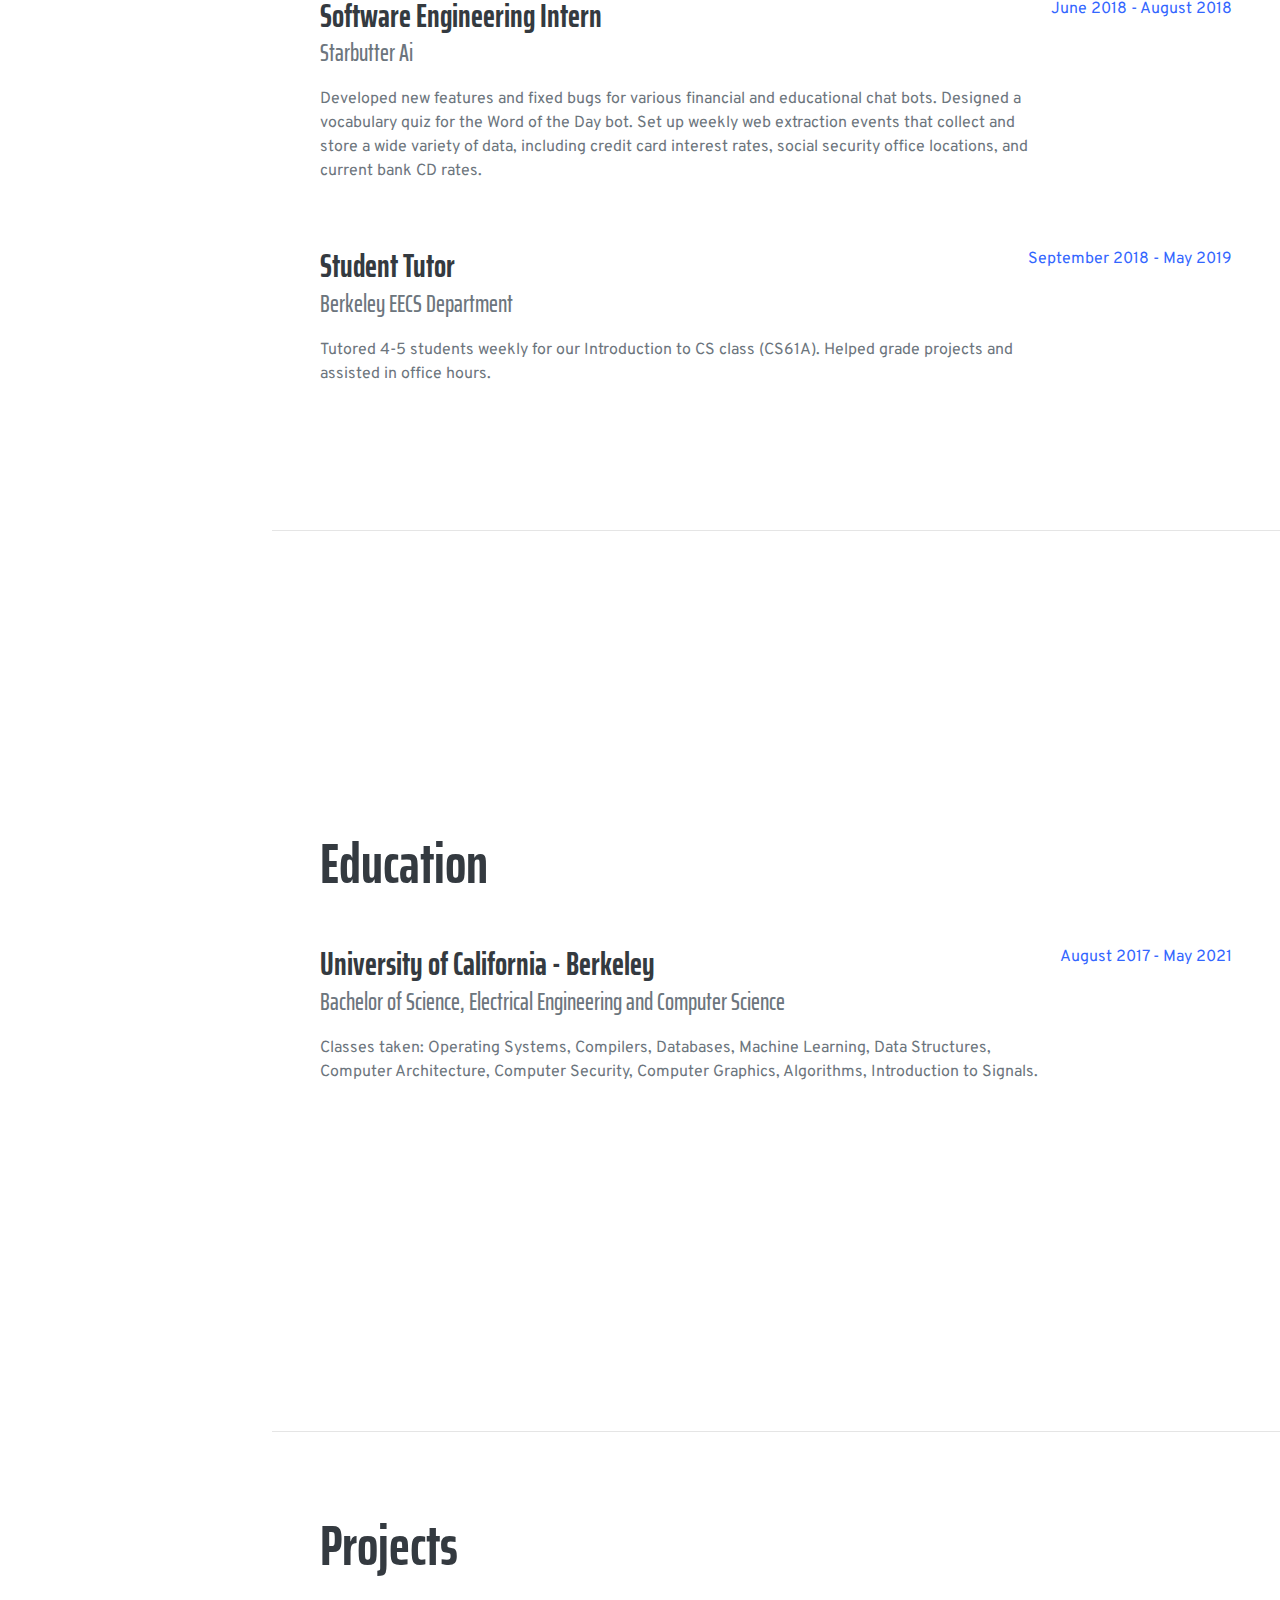
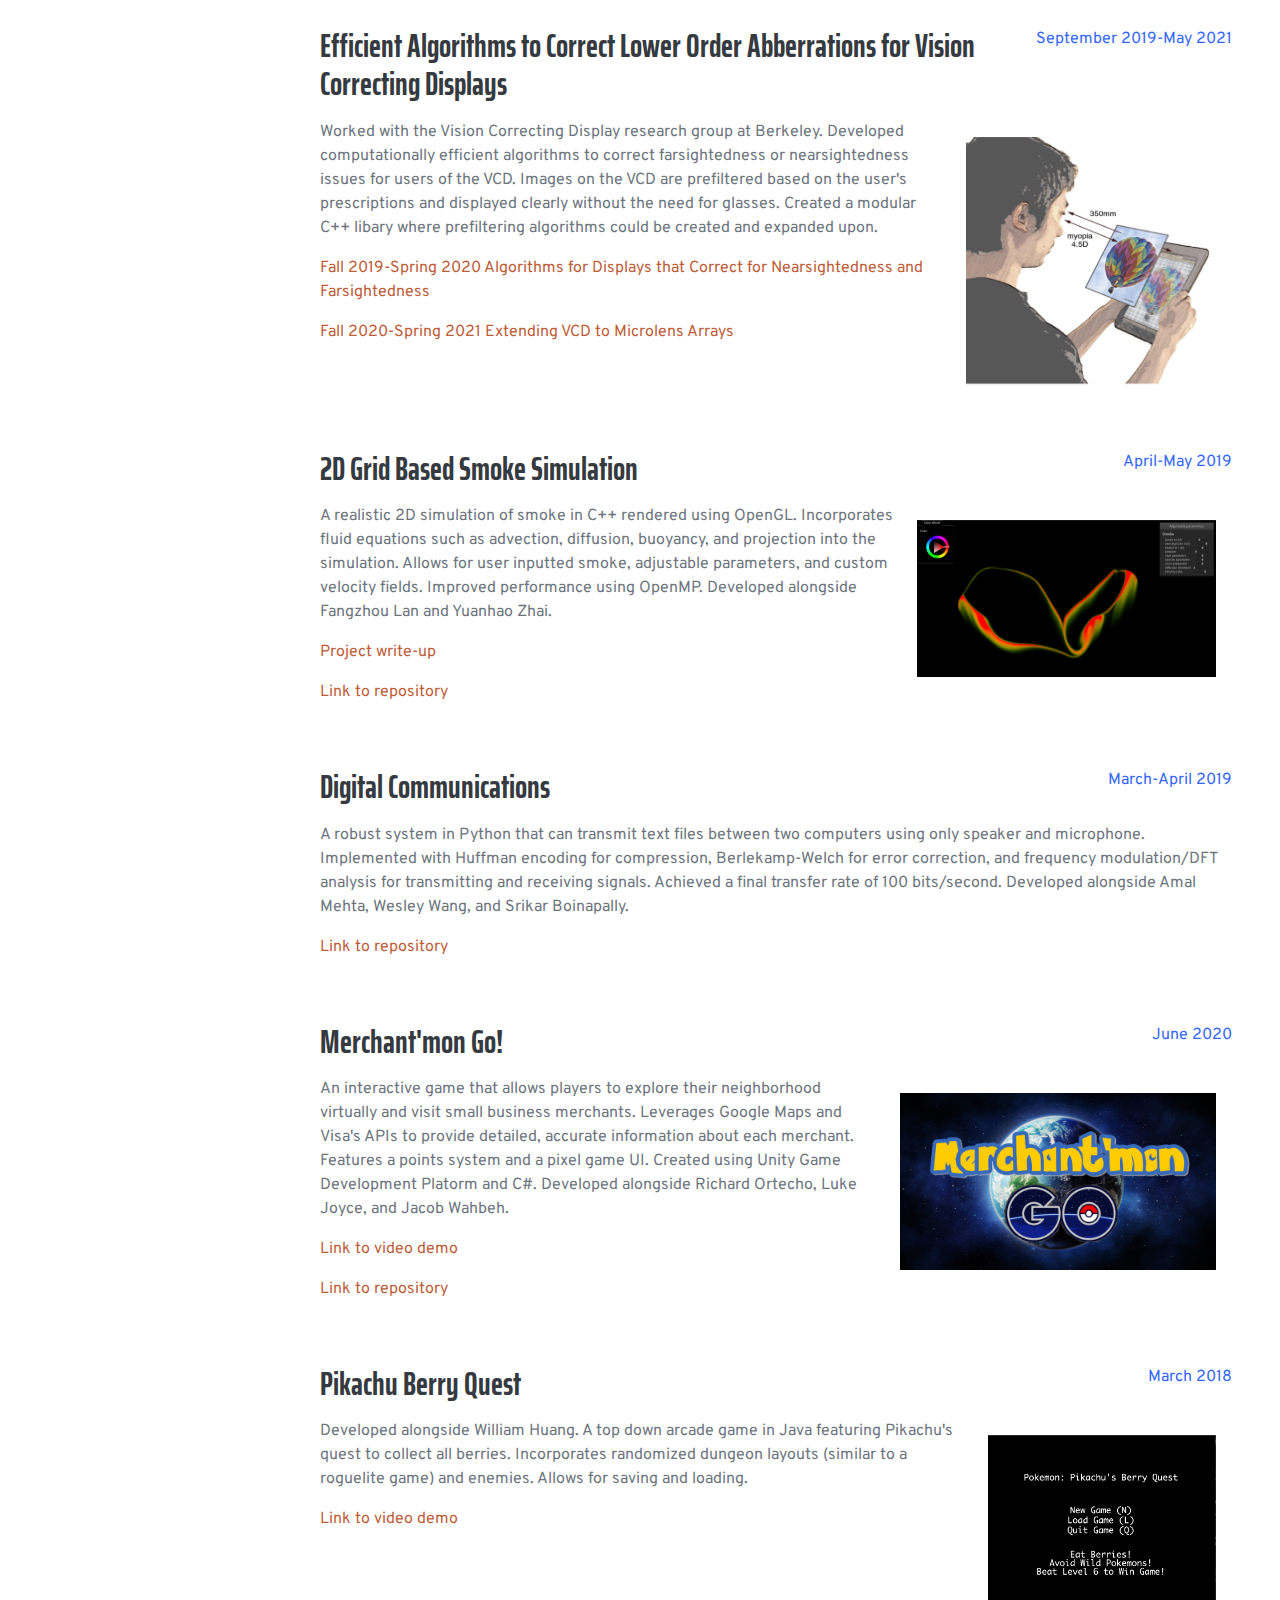
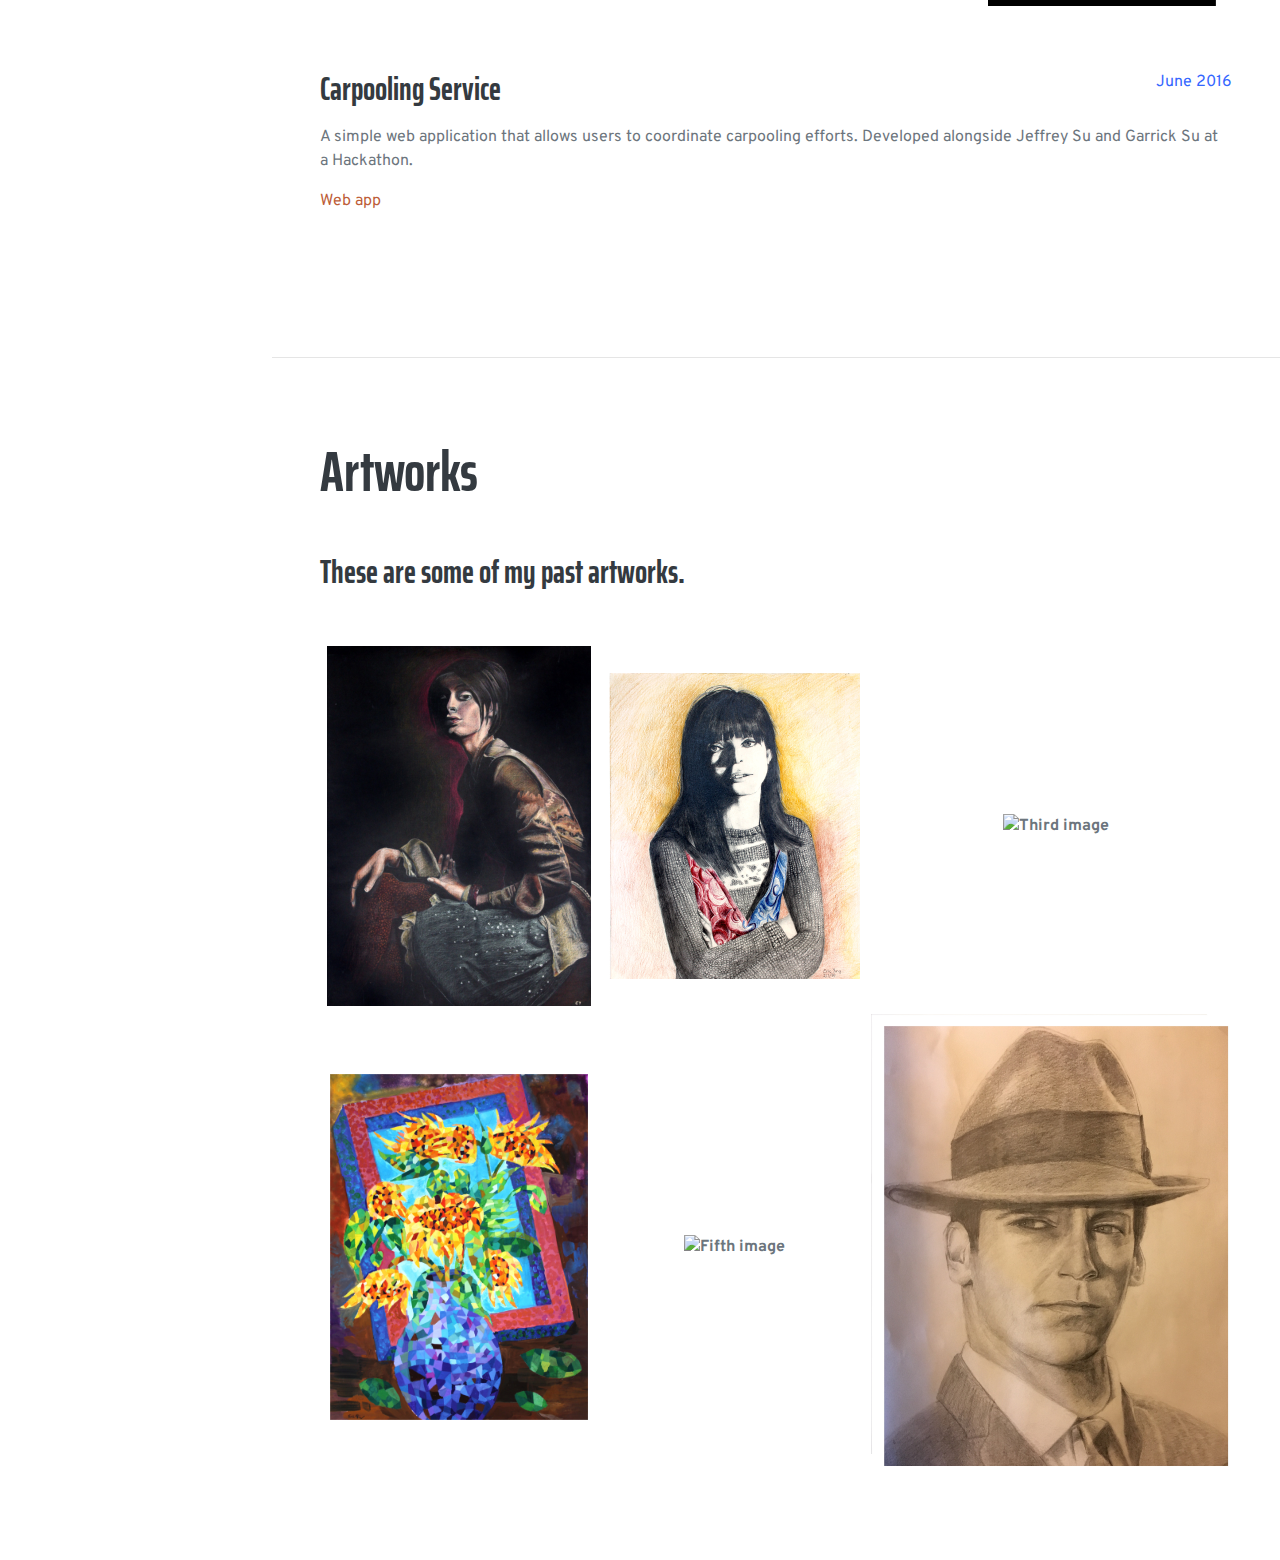
==== commit 62cf1818: "Removed escape the tunes and exe" ====
--- a/index.html
+++ b/index.html
@@ -174,18 +174,6 @@
                     </div>
 
                     <div class="d-flex flex-column flex-md-row justify-content-between mb-3">
-                        <h3 class="mb-0 w-75">Escape the Tunes</h3>
-                        <div class="flex-shrink-0"><span class="text-primary">July 2016</span></div>
-                    </div>
-                    <div class="d-flex flex-column flex-md-row justify-content-between mb-5">
-                        <div class="flex-shrink-1 mr-1">
-                            <p>Top down rhythym style game developed in Unity. Dodge the obstacles to the beat of the music.</p>
-                            <p><a href="./assets/exe/Escape_The_Tune_WindowsBuild.exe">Download exe</a></p>
-                        </div>
-                        
-                    </div>
-
-                    <div class="d-flex flex-column flex-md-row justify-content-between mb-3">
                         <h3 class="mb-0 w-75">Carpooling Service</h3>
                         <div class="flex-shrink-0"><span class="text-primary">June 2016</span></div>
                     </div>
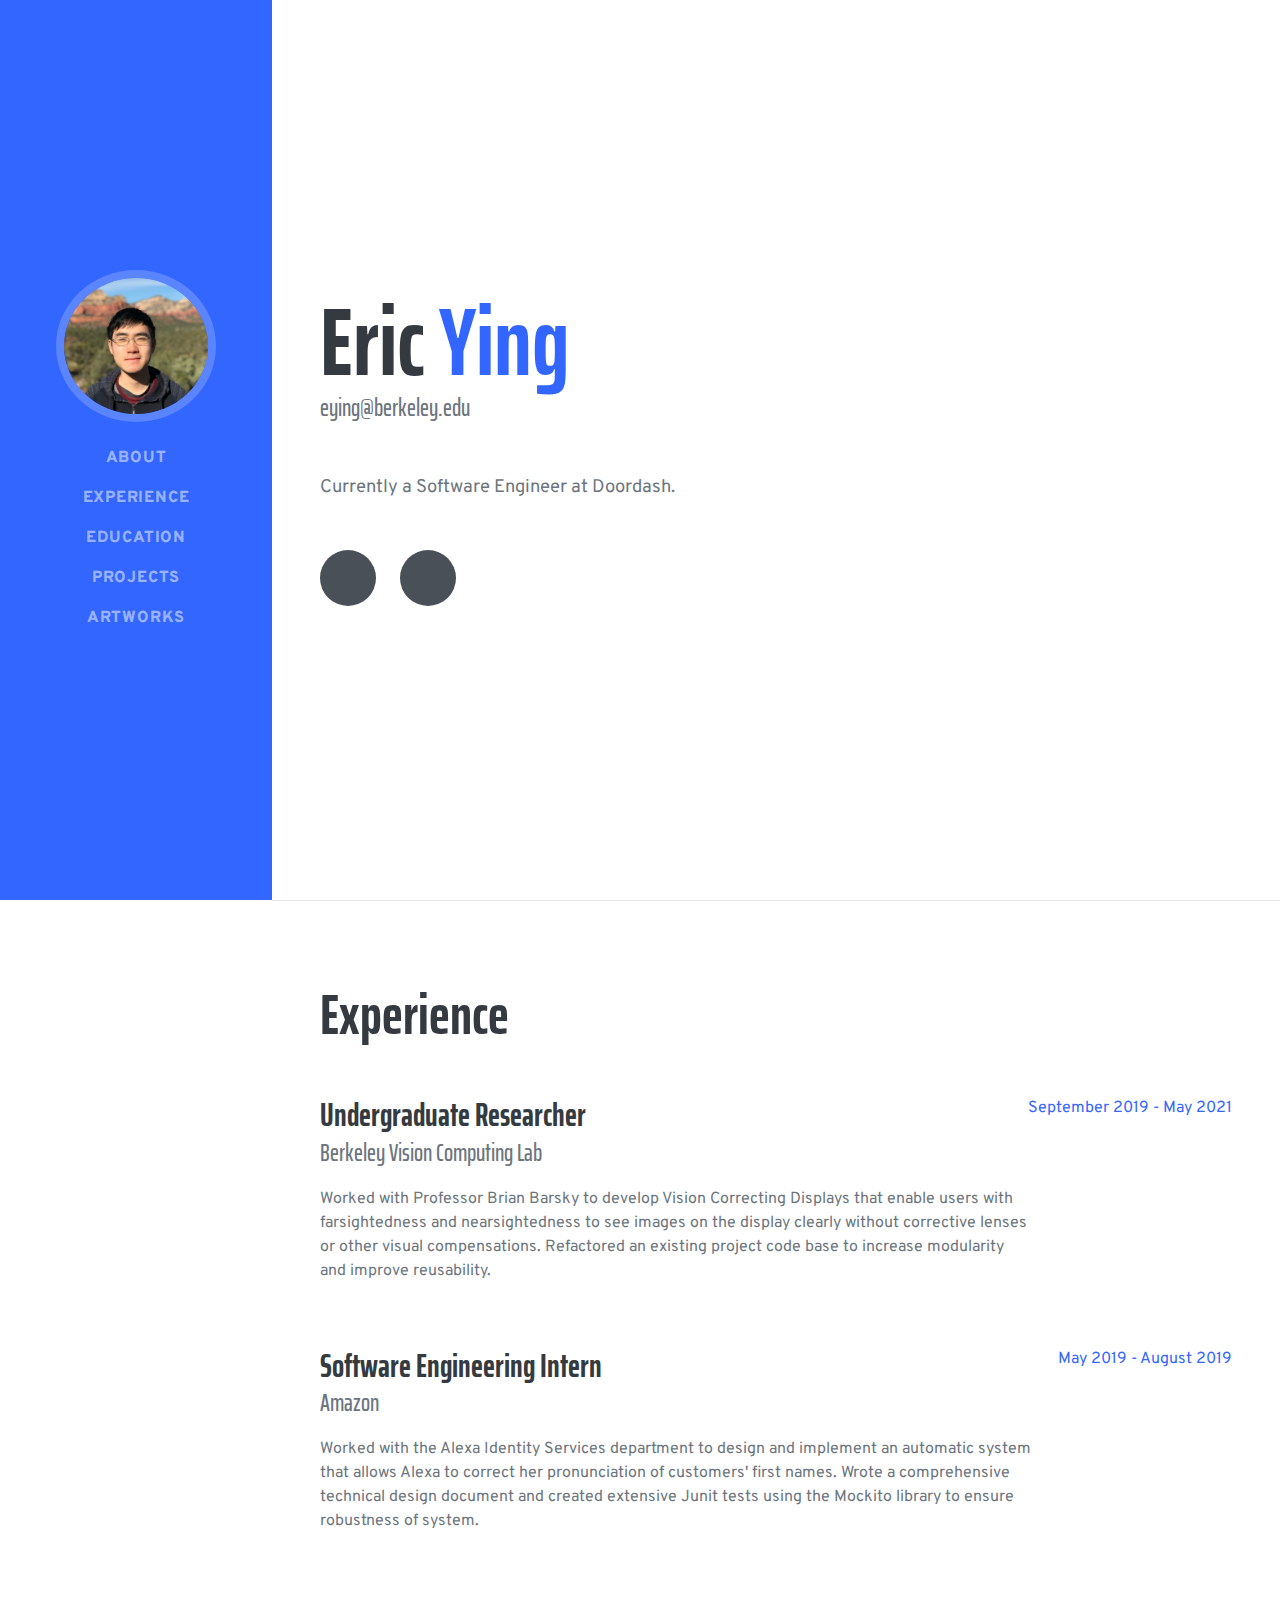
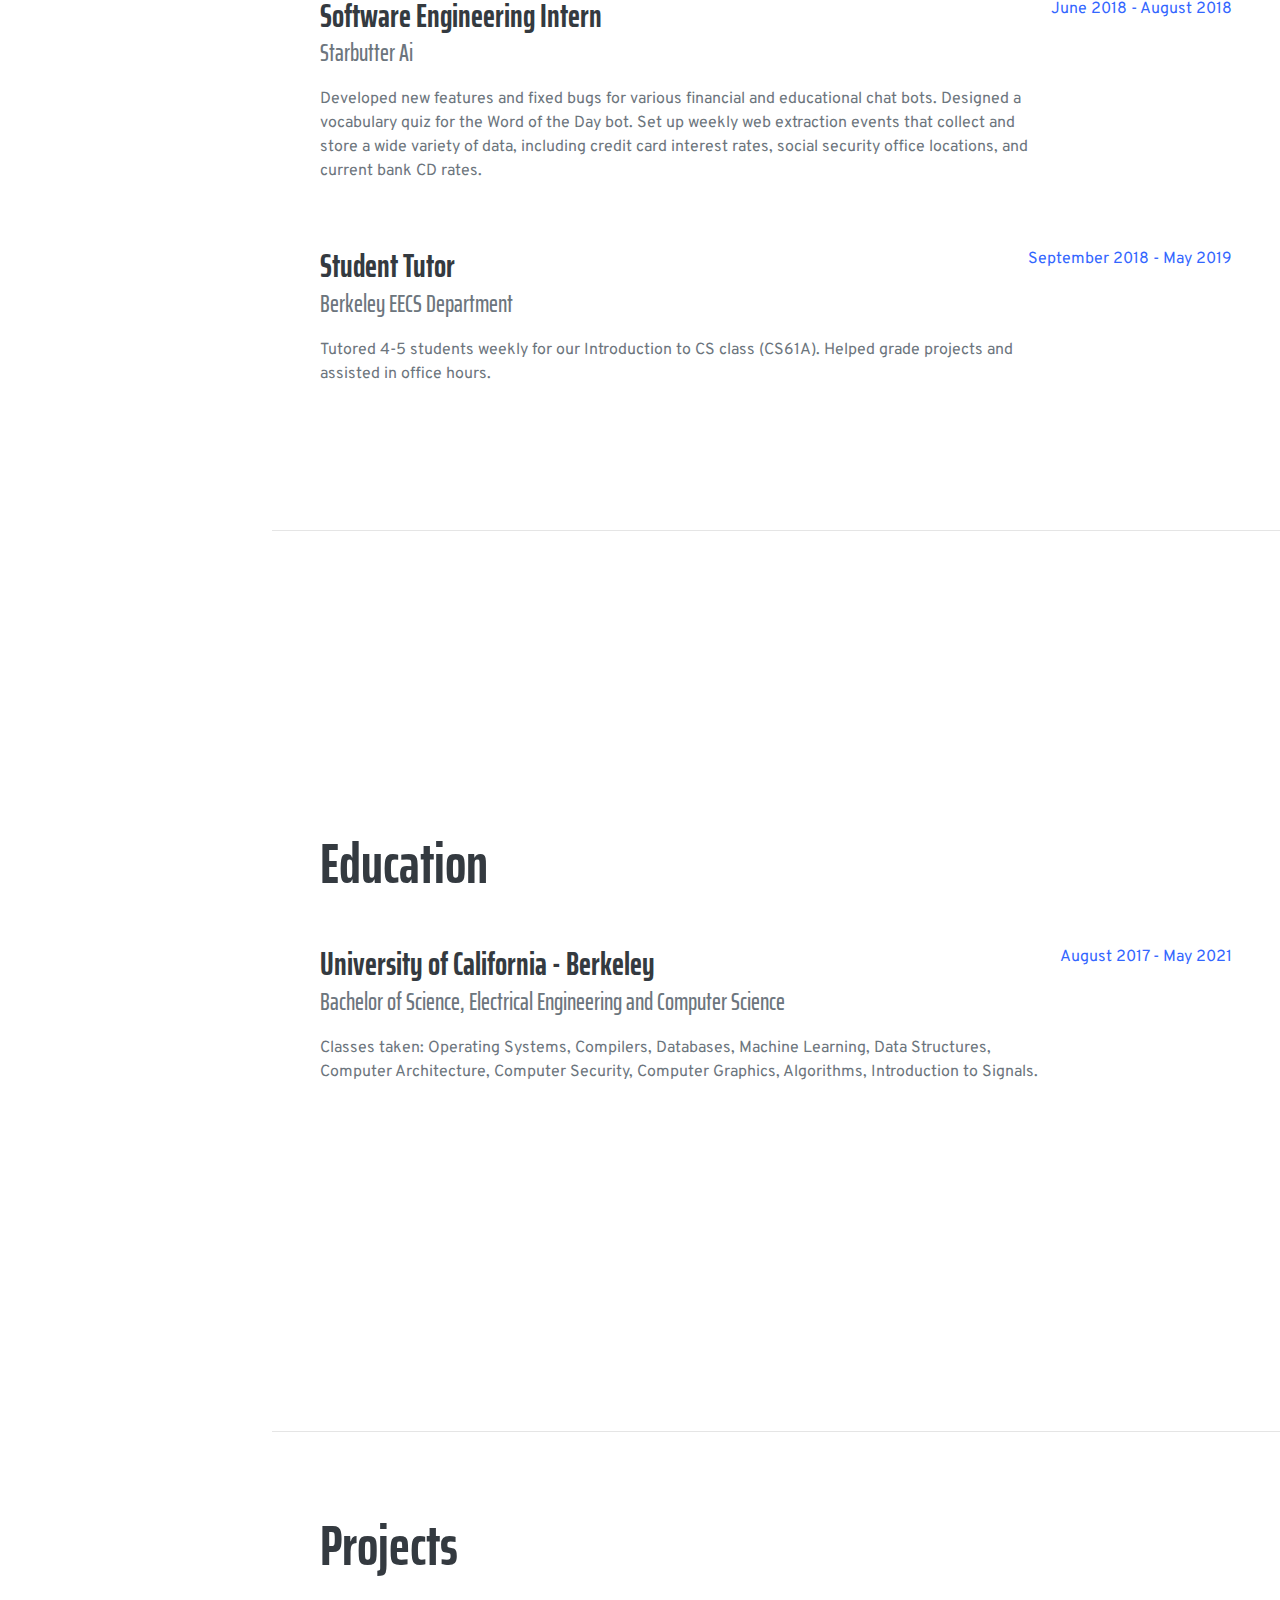
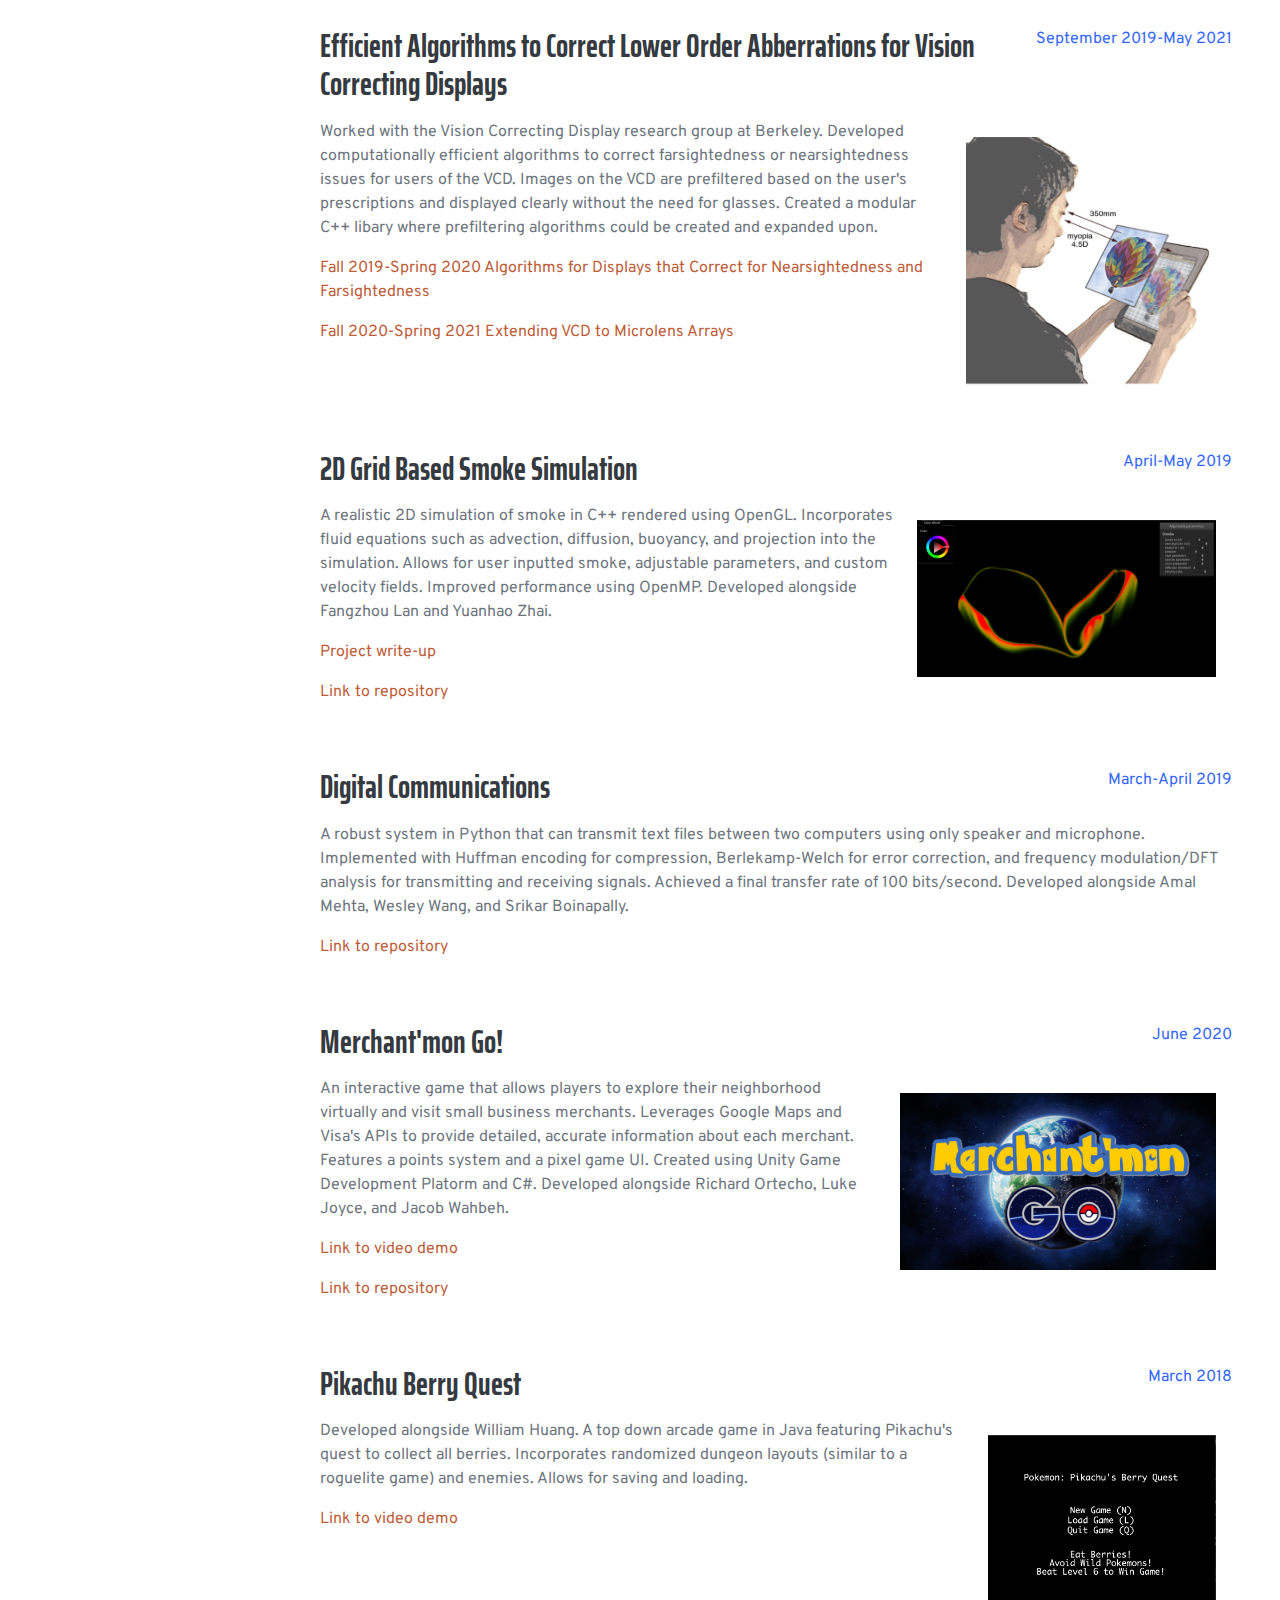
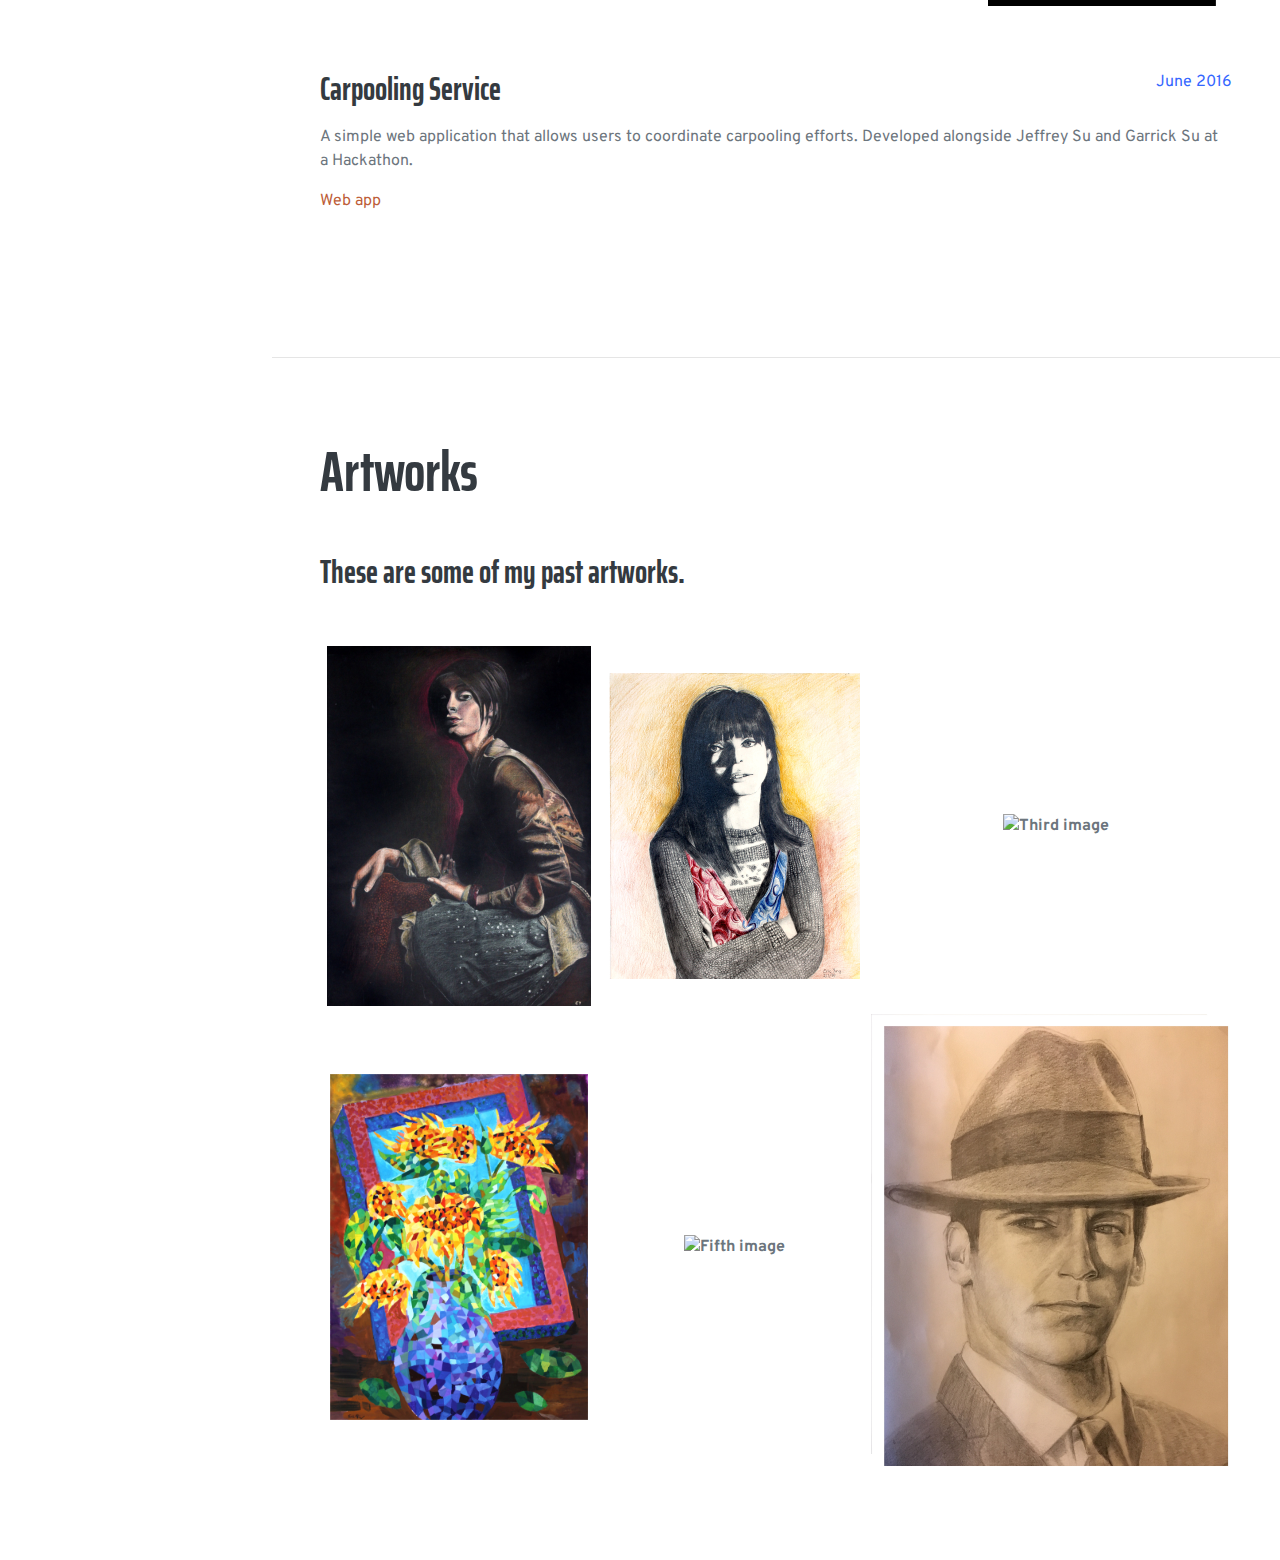
==== commit eccab031: "Update researcher timeline" ====
--- a/index.html
+++ b/index.html
@@ -57,7 +57,7 @@
                             <div class="subheading mb-3">Berkeley Vision Computing Lab</div>
                             <p>Worked with Professor Brian Barsky to develop Vision Correcting Displays that enable users with farsightedness and nearsightedness to see images on the display clearly without corrective lenses or other visual compensations. Refactored an existing project code base to increase modularity and improve reusability.</p>
                         </div>
-                        <div class="flex-shrink-0"><span class="text-primary">September 2019 - Present</span></div>
+                        <div class="flex-shrink-0"><span class="text-primary">September 2019 - May 2021</span></div>
                     </div>
                     <div class="d-flex flex-column flex-md-row justify-content-between mb-5">
                         <div class="flex-grow-1">
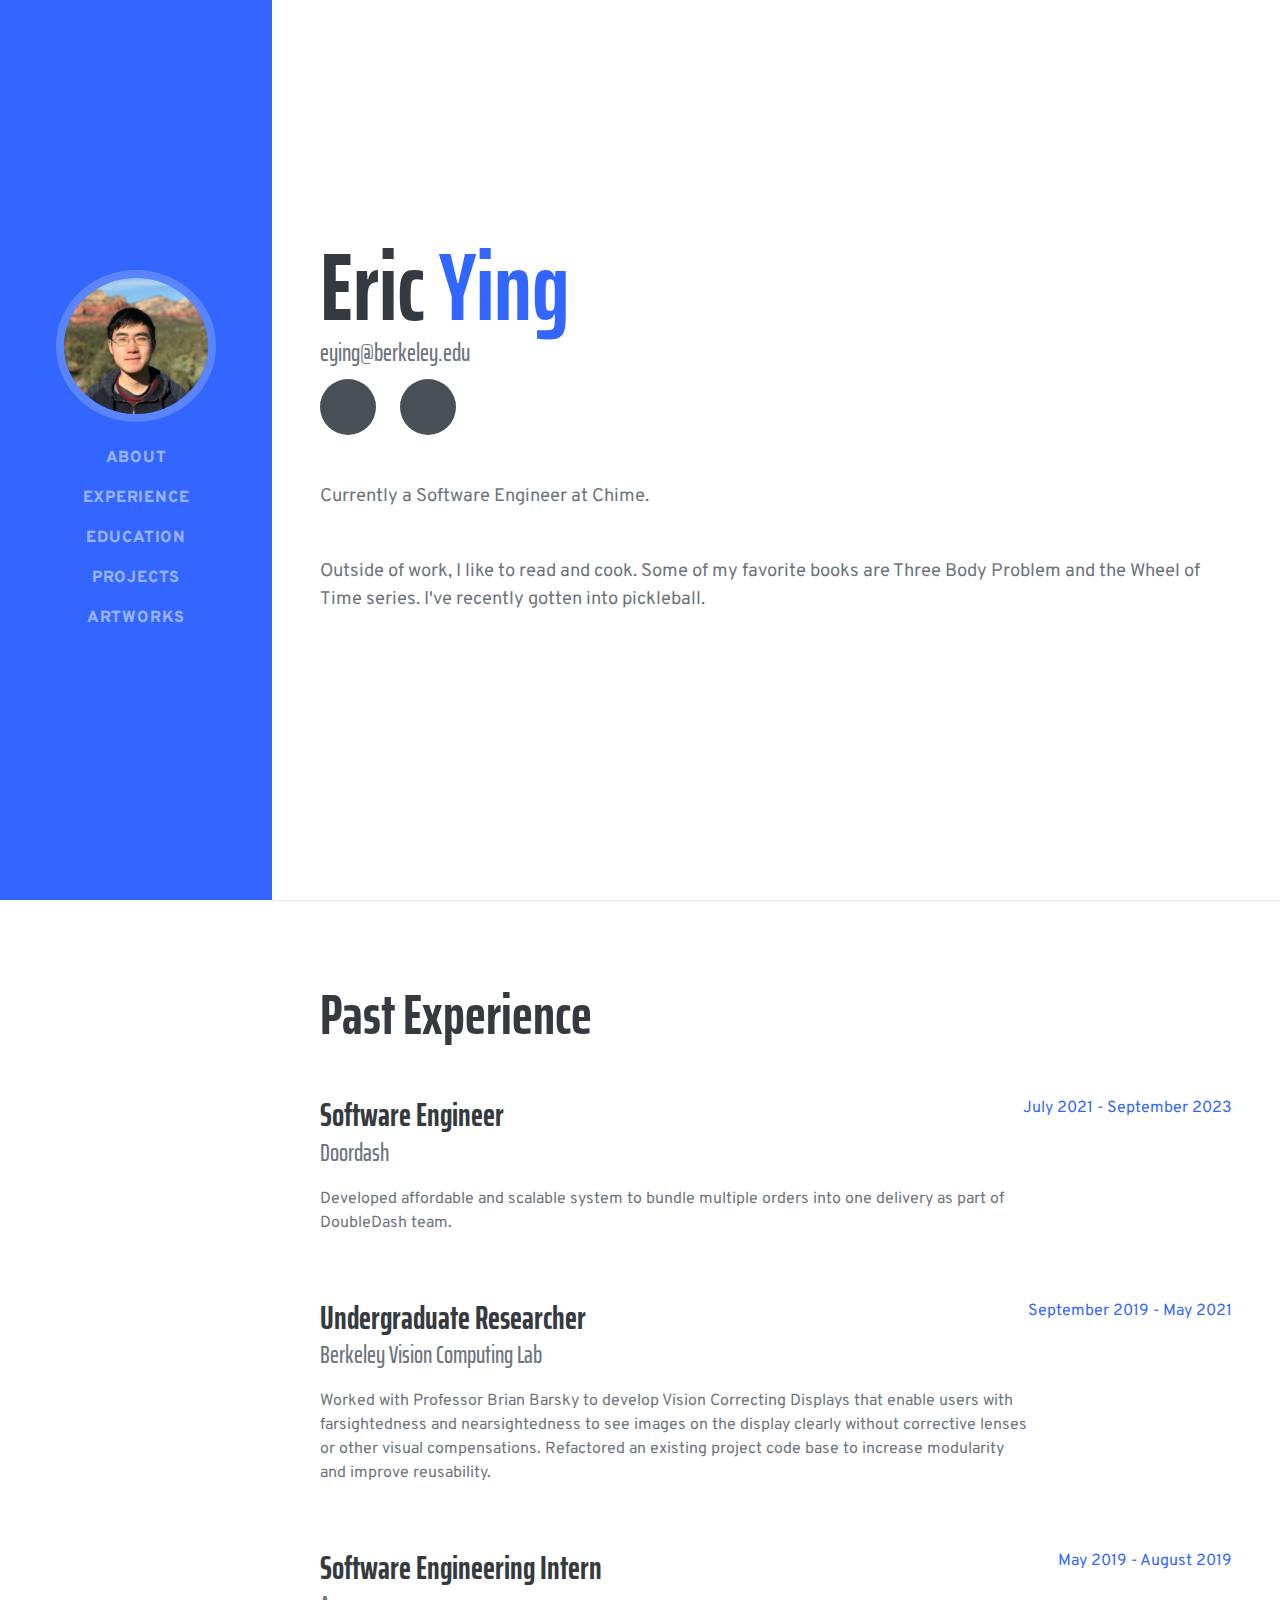
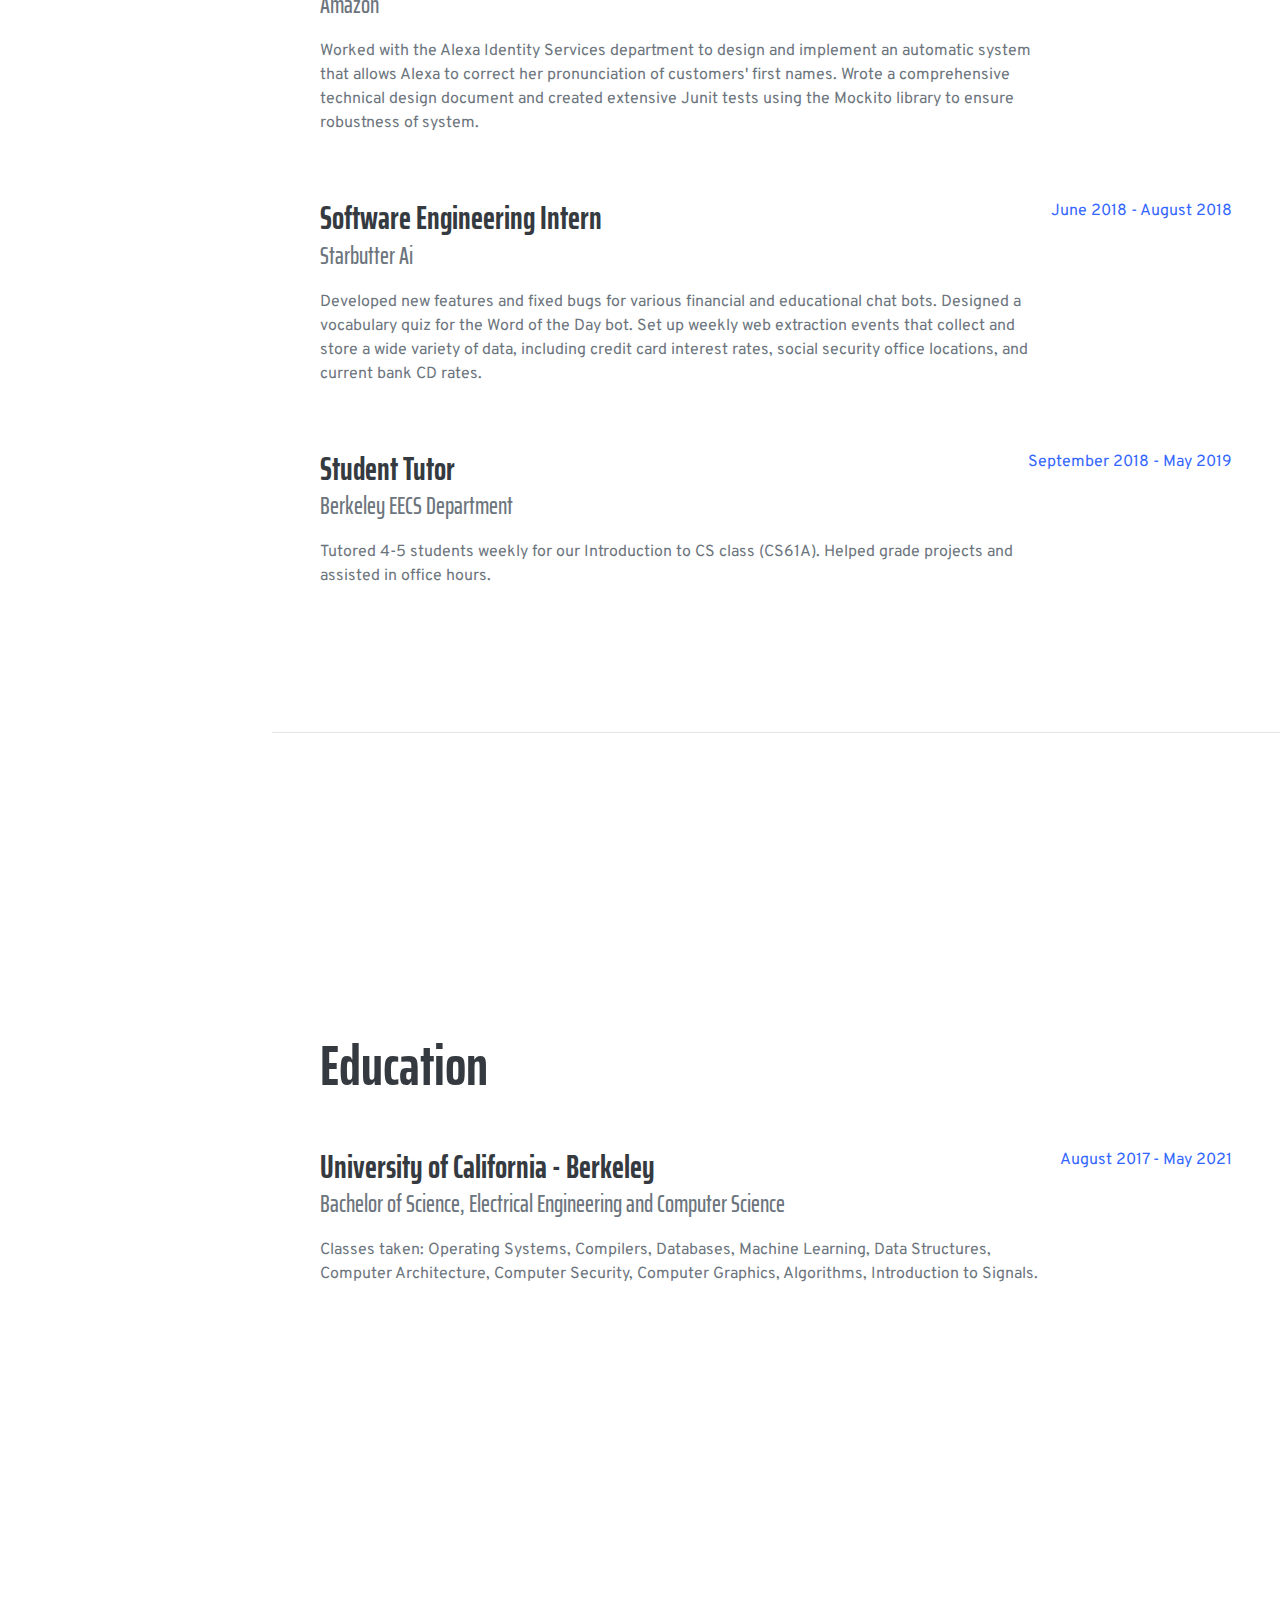
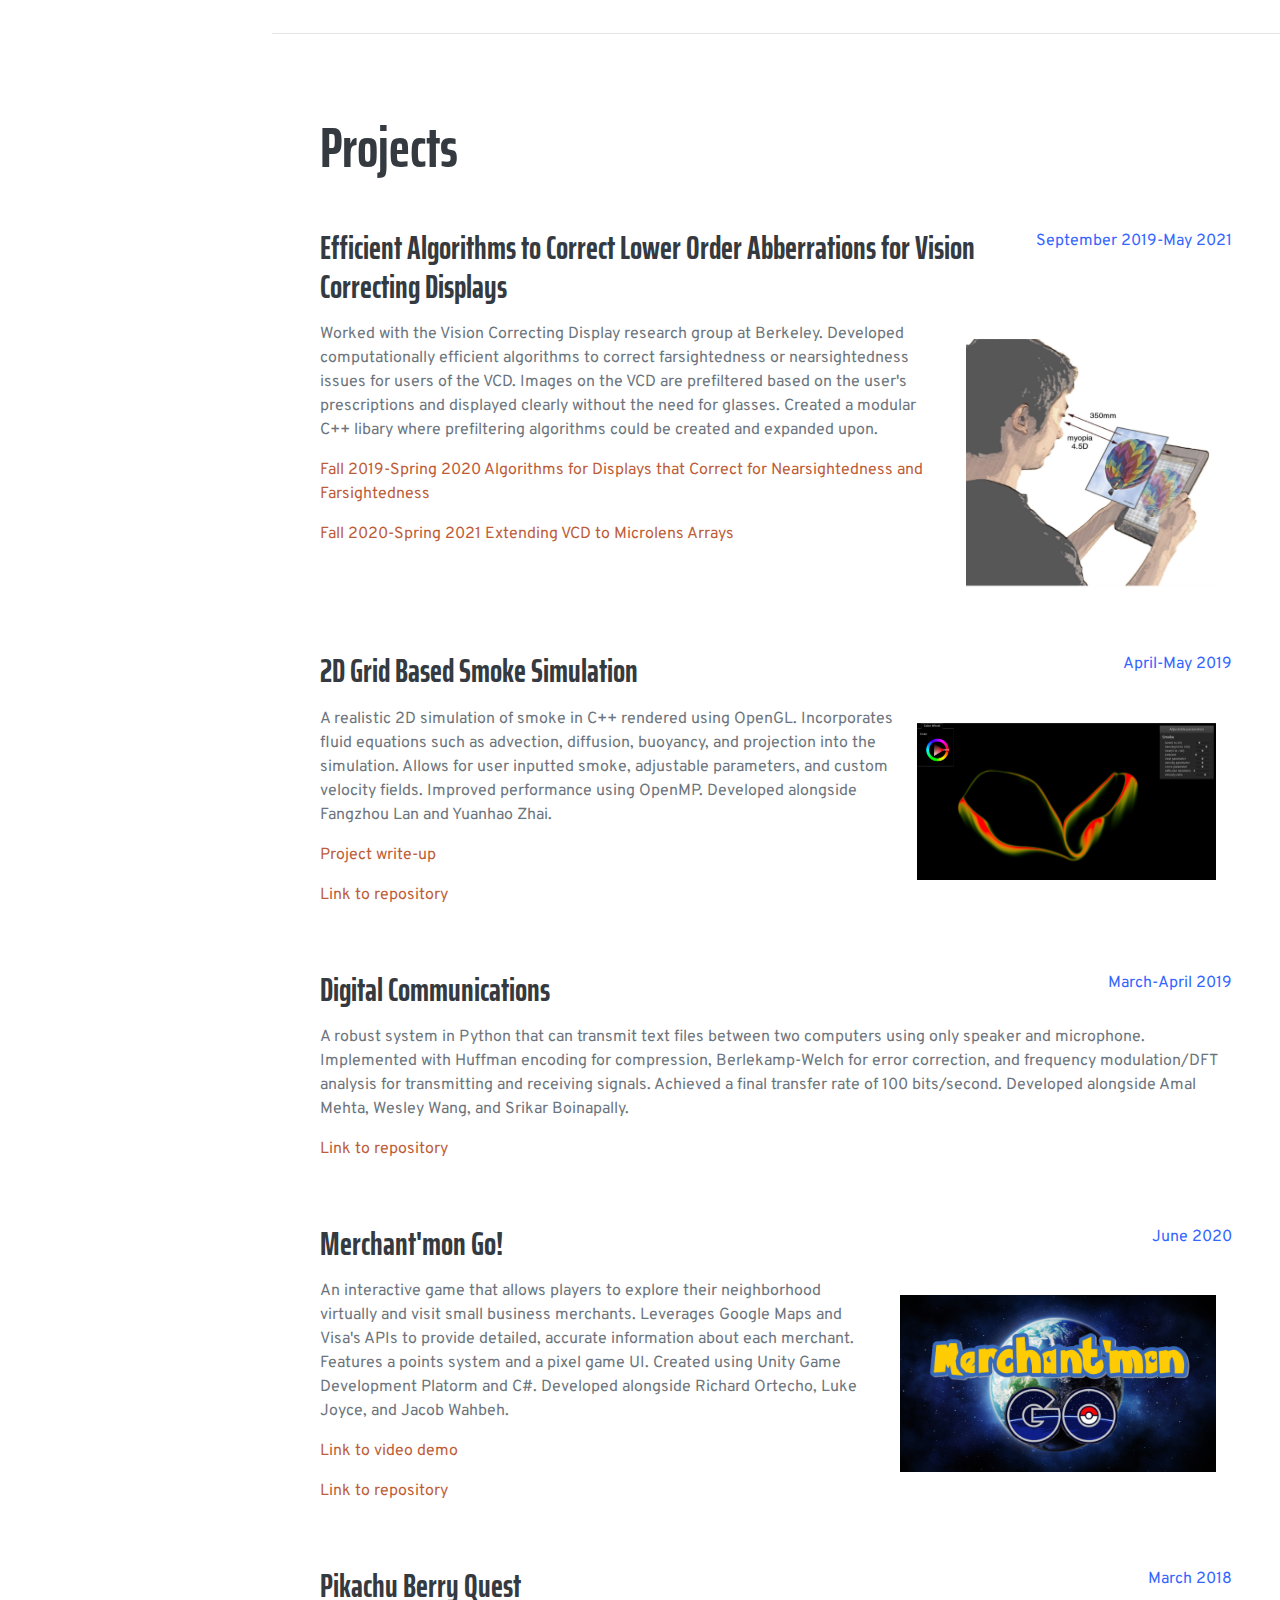
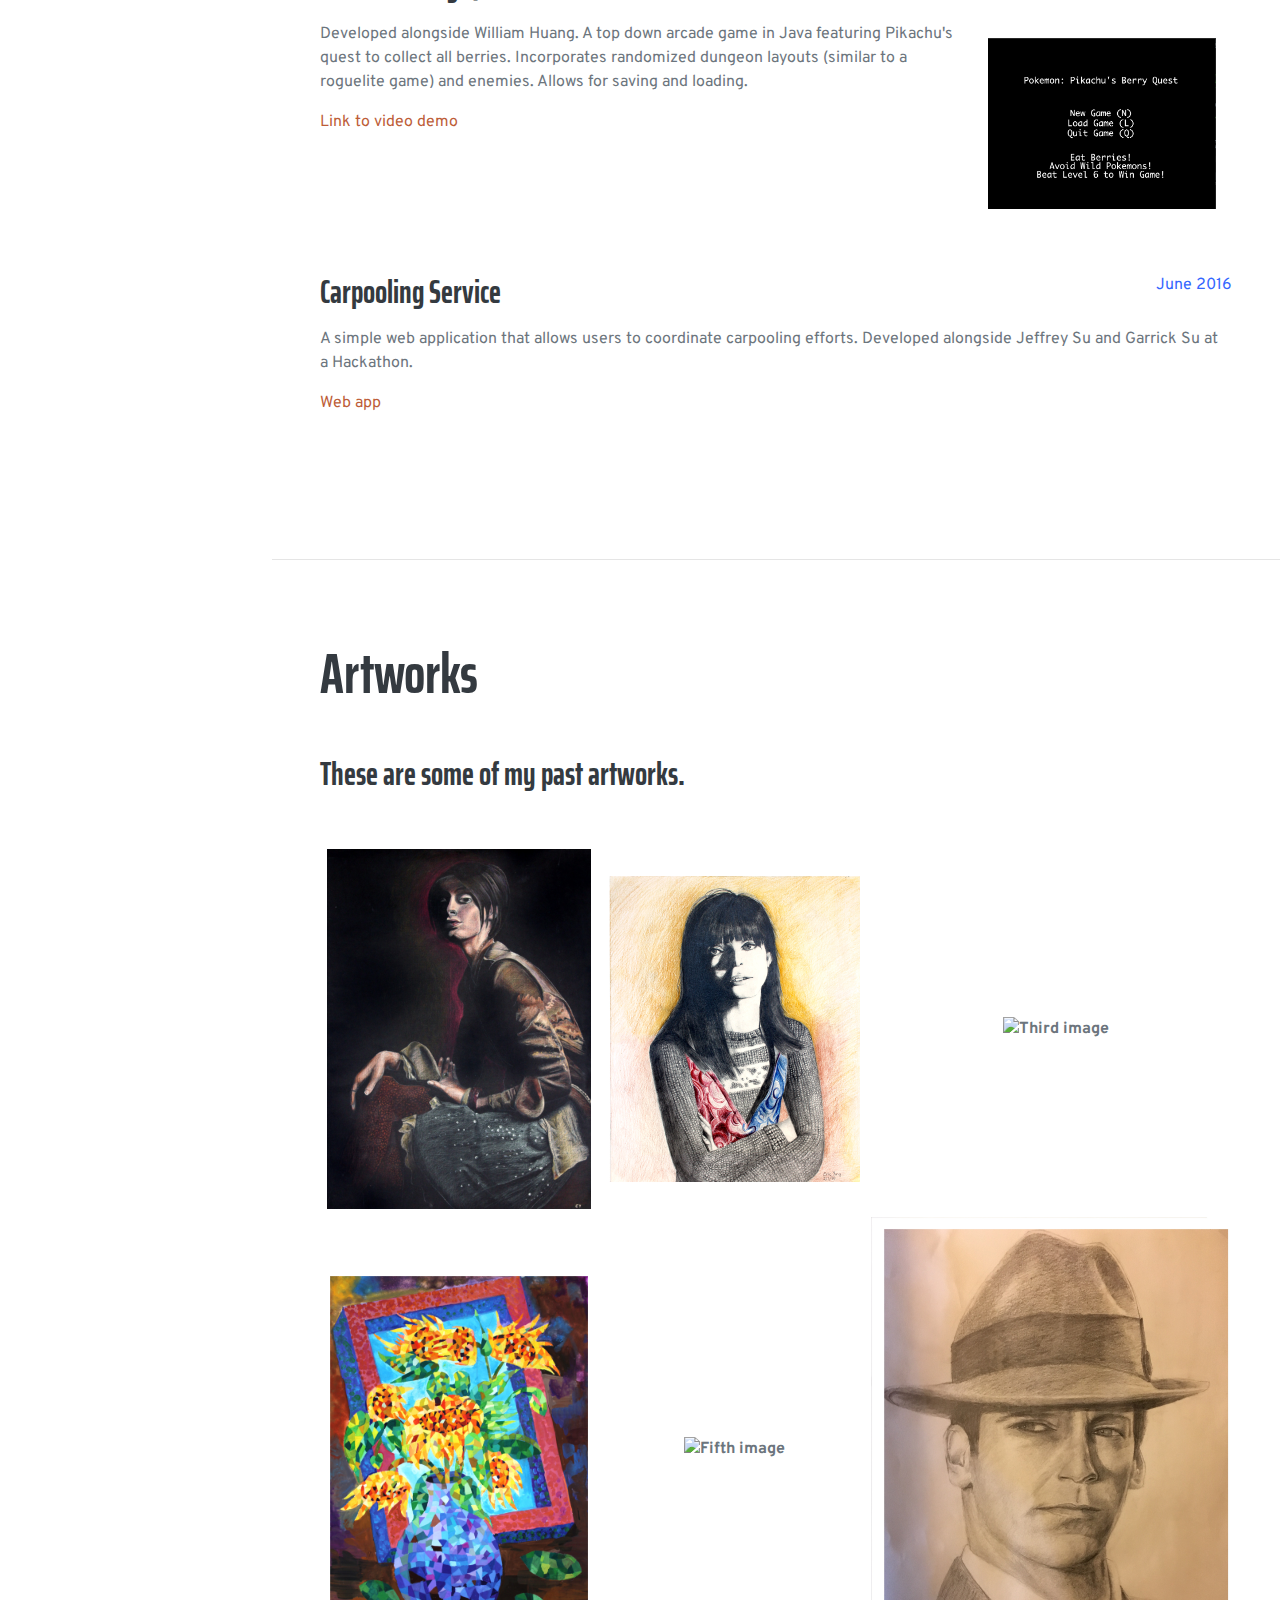
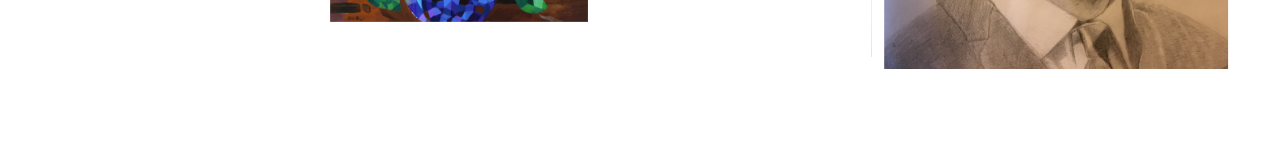
==== commit 33b50003: "Update website" ====
--- a/index.html
+++ b/index.html
@@ -39,18 +39,27 @@
             <section class="resume-section" id="about">
                 <div class="resume-section-content">
                     <h1 class="mb-0">Eric <span class="text-primary">Ying</span></h1>
-                    <div class="subheading mb-5">eying@berkeley.edu</div>
-                    <p class="lead mb-5">Currently a Software Engineer at Doordash. </p>
+                    <div class="subheading mb-2">eying@berkeley.edu</div>
                     <div class="social-icons">
-                        <a class="social-icon" href="https://www.linkedin.com/in/eric-ying"><i class="fab fa-linkedin-in"></i></a><a class="social-icon" href="https://www.github.com/eric99ying"><i class="fab fa-github"></i></a>
-                    </div>
+                        <a class="social-icon mb-5" href="https://www.linkedin.com/in/eric-ying"><i class="fab fa-linkedin-in"></i></a><a class="social-icon" href="https://www.github.com/eric99ying"><i class="fab fa-github"></i></a>
+                    </div>
+                    <p class="lead mb-5">Currently a Software Engineer at Chime. </p>
+                    <p class="lead mb-5">Outside of work, I like to read and cook. Some of my favorite books are Three Body Problem and the Wheel of Time series. I've recently gotten into pickleball. </p>
                 </div>
             </section>
             <hr class="m-0" />
             <!-- Experience-->
             <section class="resume-section" id="experience">
                 <div class="resume-section-content">
-                    <h2 class="mb-5">Experience</h2>
+                    <h2 class="mb-5">Past Experience</h2>
+                    <div class="d-flex flex-column flex-md-row justify-content-between mb-5">
+                        <div class="flex-grow-1">
+                            <h3 class="mb-0">Software Engineer</h3>
+                            <div class="subheading mb-3">Doordash</div>
+                            <p>Developed affordable and scalable system to bundle multiple orders into one delivery as part of DoubleDash team.</p>
+                        </div>
+                        <div class="flex-shrink-0"><span class="text-primary">July 2021 - September 2023</span></div>
+                    </div>
                     <div class="d-flex flex-column flex-md-row justify-content-between mb-5">
                         <div class="flex-grow-1">
                             <h3 class="mb-0">Undergraduate Researcher</h3>
